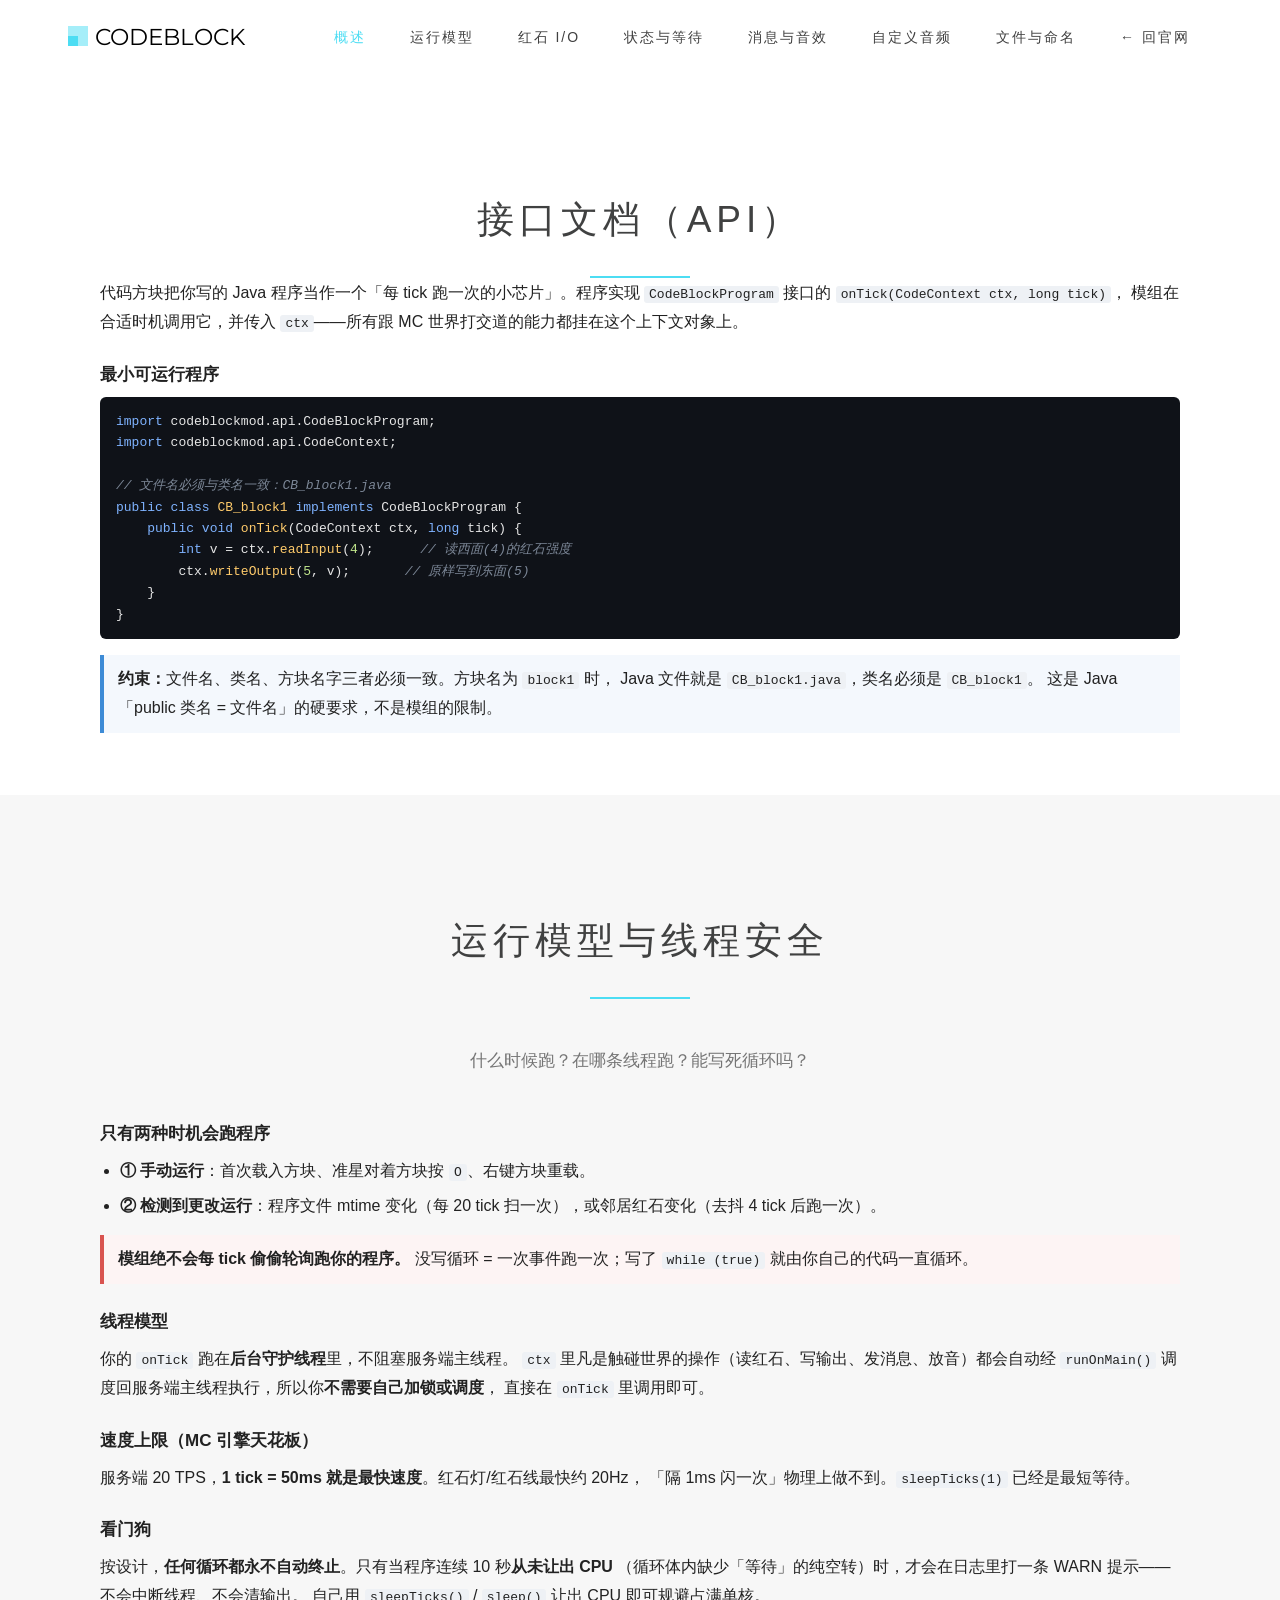
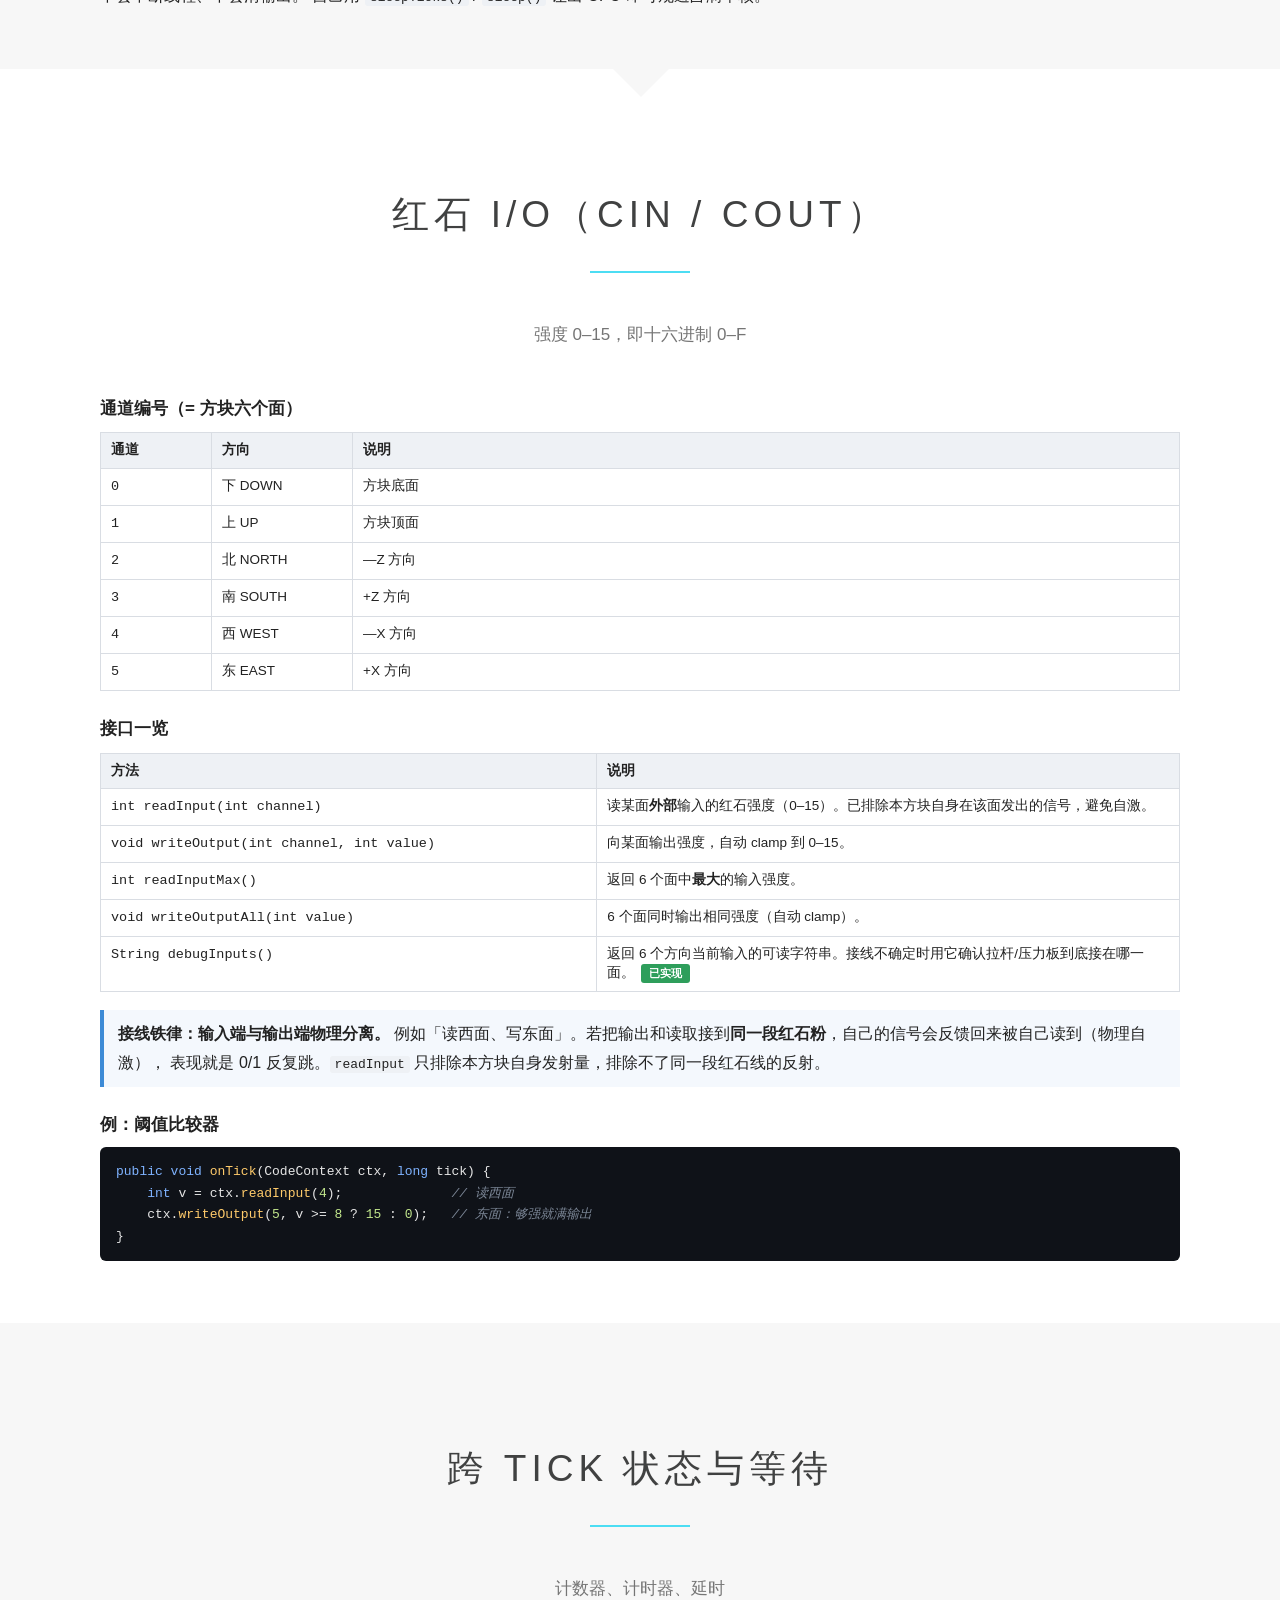
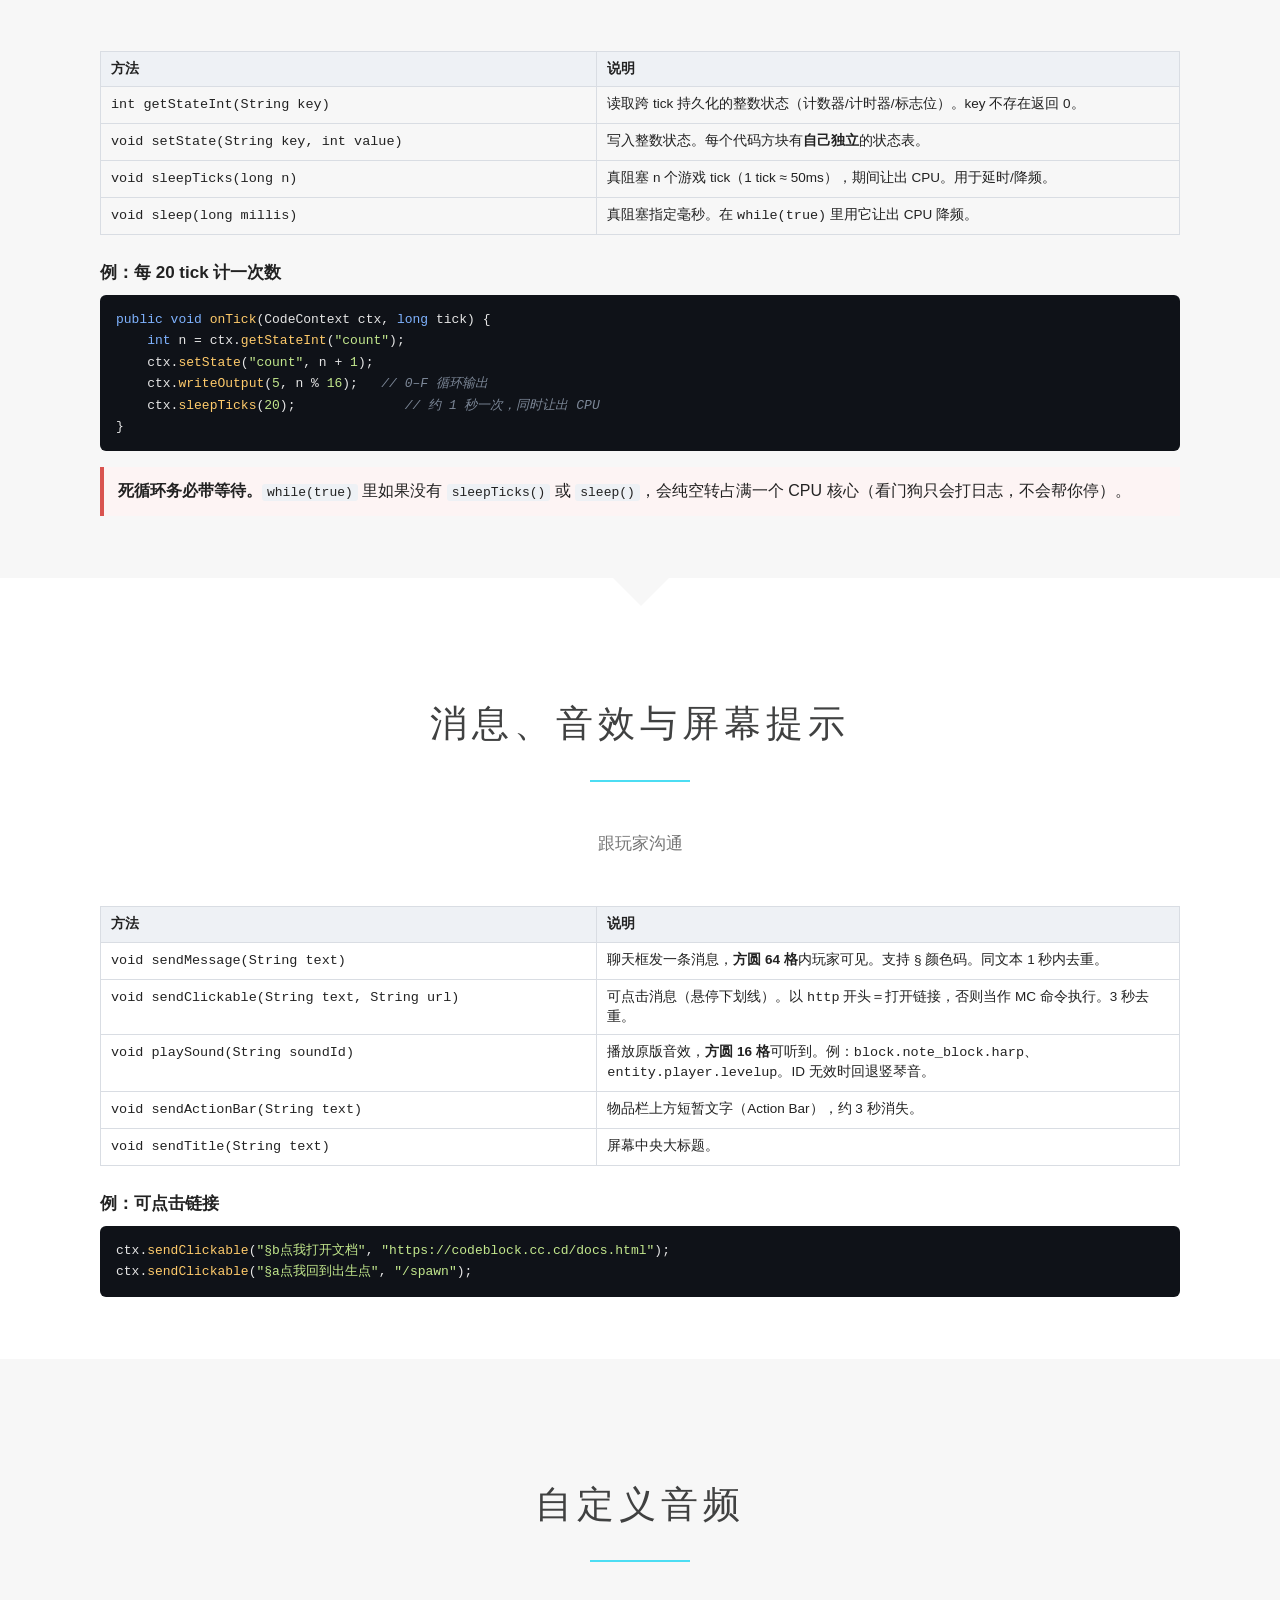
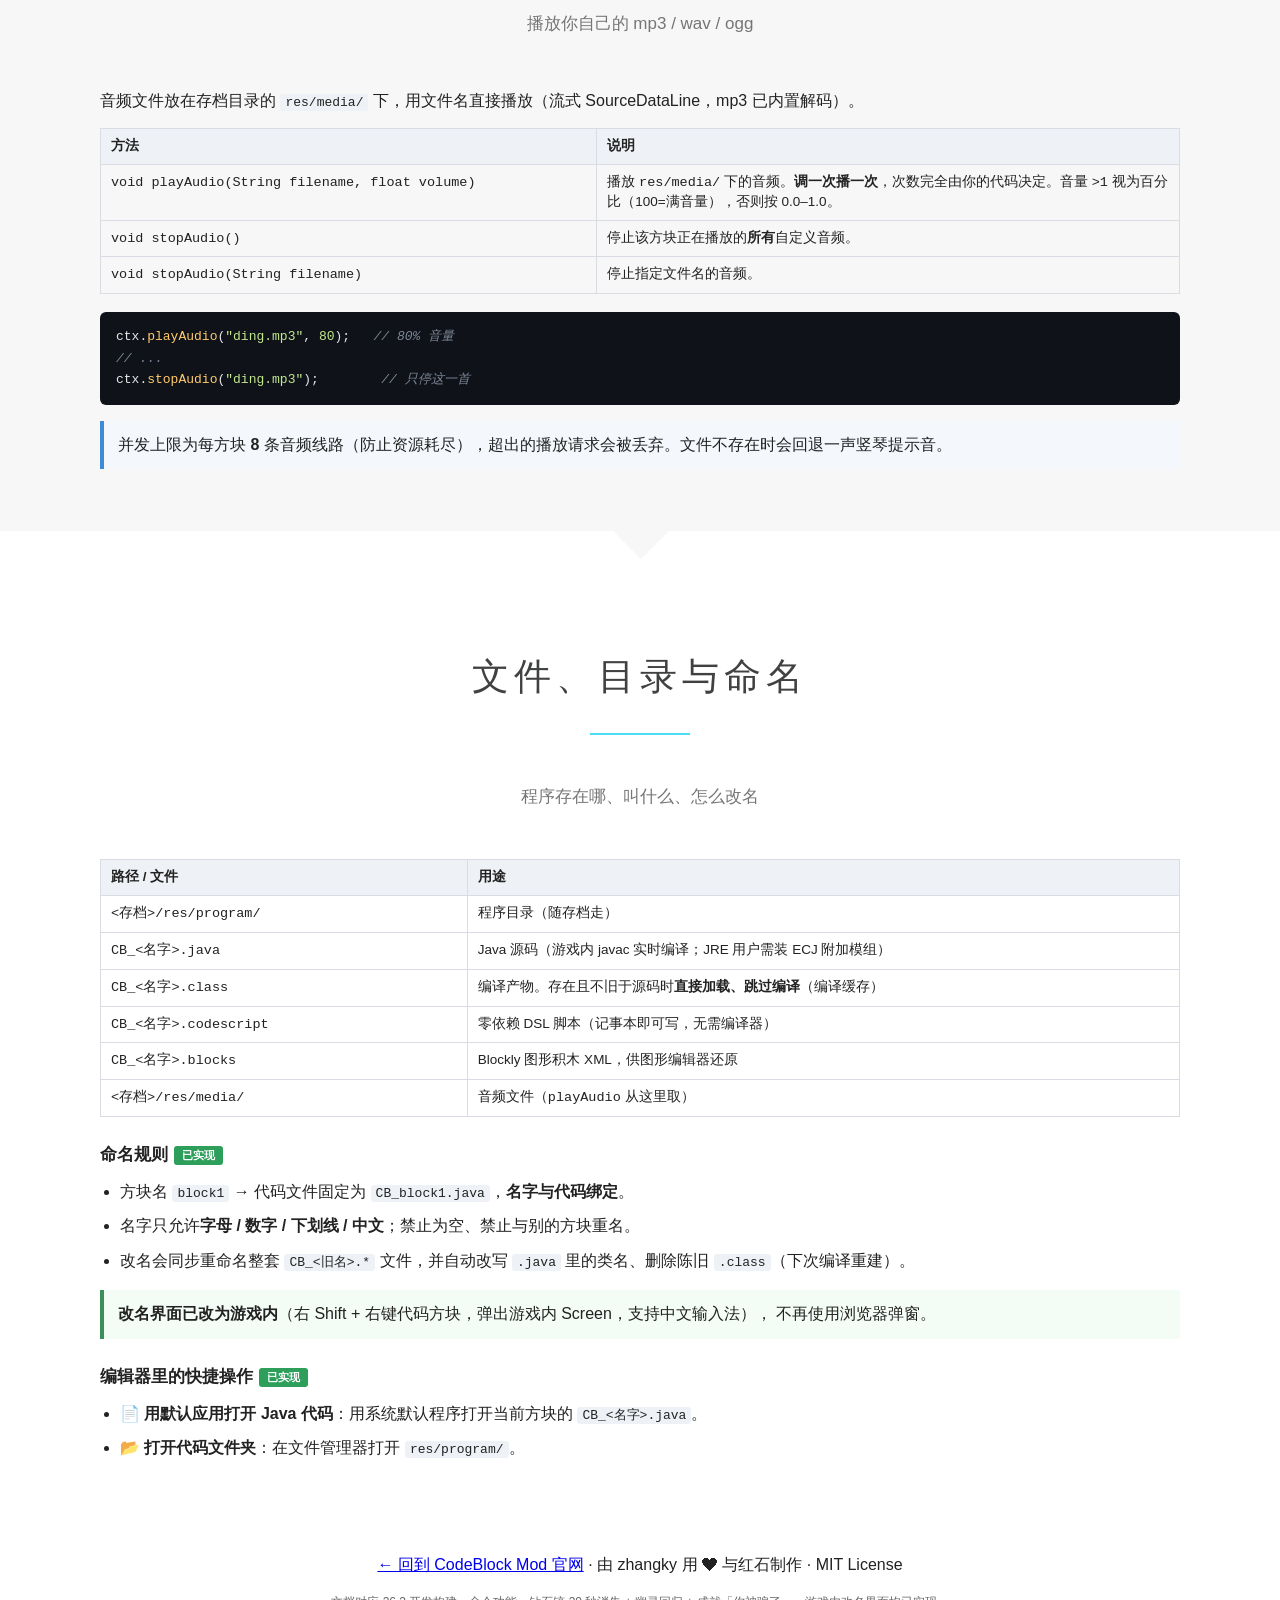
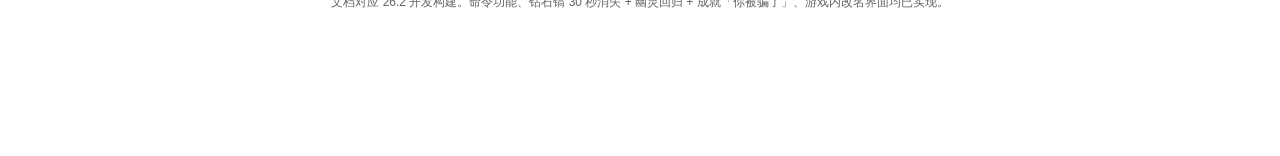
==== docs.html @ db81bfd9 "docs: 接口文档页(docs.html)删除方块特性板块 + 更新标签为已实现; 首页导航加入文档入口" ====
<!DOCTYPE html>
<html class="no-js" lang="zh-CN">
<head>
  <meta charset="utf-8">
  <title>CodeBlock Mod · 接口文档（API）</title>
  <meta name="description" content="代码方块（CodeBlock Mod）编程接口文档：红石 cin/cout、状态存储、等待、聊天与音效、自定义音频、文件命名、运行模型与线程安全。" />
  <meta name="viewport" content="width=device-width">
  <meta name="author" content="zhangky" />

  <!-- 模板样式（solido OnePage 主题） -->
  <link rel="stylesheet" href="docs-assets/css/normalize.css">
  <link rel="stylesheet" href="docs-assets/css/main.css">
  <link rel="stylesheet" href="docs-assets/css/solido.css">
  <link rel="stylesheet" href="docs-assets/css/responsive.css">
  <link rel="stylesheet" href="docs-assets/css/color/blue.css">

  <!-- 文档页专用补充样式 -->
  <style>
    body { -webkit-font-smoothing: antialiased; }
    .doc-wrap { max-width: 1080px; margin: 0 auto; padding: 0 20px; }
    header.header { position: fixed; top: 0; left: 0; right: 0; z-index: 60; }
    body { padding-top: 74px; }

    .tag { display:inline-block; font-size:11px; line-height:1; padding:4px 8px; border-radius:3px; vertical-align:middle; margin-left:6px; font-weight:700; }
    .tag--ok   { background:#2e9e5b; color:#fff; }
    .tag--plan { background:#8a8f98; color:#fff; }
    .tag--chg  { background:#c9802a; color:#fff; }

    h3.api-h { margin: 26px 0 10px; font-size: 17px; }
    h3.api-h:first-child { margin-top: 10px; }
    p.doc-p { line-height: 1.85; margin: 0 0 12px; }
    ul.doc-ul { line-height: 1.9; margin: 0 0 14px 20px; padding: 0; }
    ul.doc-ul li { margin-bottom: 4px; }

    .api-table { width:100%; border-collapse:collapse; margin: 12px 0 18px; font-size:13.5px; }
    .api-table th, .api-table td { border:1px solid #d9dde3; padding:8px 10px; text-align:left; vertical-align:top; }
    .api-table th { background:#eef1f5; font-weight:700; }
    .api-table td code { white-space: nowrap; }

    pre.code { background:#0f1218; color:#e6e6e6; border-radius:6px; padding:14px 16px; overflow:auto; font-size:13px; line-height:1.65; margin: 0 0 16px; }
    pre.code code { font-family: Consolas, "Courier New", monospace; white-space: pre; }
    code.inl { background:#eef1f5; border-radius:3px; padding:1px 5px; font-family: Consolas, "Courier New", monospace; font-size: 13px; }

    .note { border-left:4px solid #3d8bd6; background:#f4f8fd; padding:10px 14px; margin:0 0 16px; line-height:1.8; }
    .note--warn { border-left-color:#d9534f; background:#fdf4f4; }
    .note--ok { border-left-color:#3a8f5a; background:#f4fcf6; }
    .note strong { color:#222; }
    article.content { padding-bottom: 46px; }
    .k { color:#7fb3ff; }
    .s { color:#c3e88d; }
    .c { color:#7c8797; font-style:italic; }
    .f { color:#ffcb6b; }
  </style>
</head>
<body>

  <header class="header">
    <div class="logo"><span><span></span></span>CodeBlock</div>
    <nav class="menu">
      <ul id="nav">
        <li class="current"><a href="#sec-overview">概述</a></li>
        <li><a href="#sec-model">运行模型</a></li>
        <li><a href="#sec-redstone">红石 I/O</a></li>
        <li><a href="#sec-state">状态与等待</a></li>
        <li><a href="#sec-msg">消息与音效</a></li>
        <li><a href="#sec-audio">自定义音频</a></li>
        <li><a href="#sec-files">文件与命名</a></li>
        <li><a href="index.html">← 回官网</a></li>
      </ul>
    </nav>
  </header>

  <!-- ============ 概述 ============ -->
  <article id="sec-overview" class="content menu-top">
    <div class="doc-wrap">
      <header class="title one">接口文档（API）</header>
      <div class="spacer"></div>
      

      <p class="doc-p">
        代码方块把你写的 Java 程序当作一个「每 tick 跑一次的小芯片」。程序实现
        <code class="inl">CodeBlockProgram</code> 接口的 <code class="inl">onTick(CodeContext ctx, long tick)</code>，
        模组在合适时机调用它，并传入 <code class="inl">ctx</code>——所有跟 MC 世界打交道的能力都挂在这个上下文对象上。
      </p>

      <h3 class="api-h">最小可运行程序</h3>
      <pre class="code"><code><span class="k">import</span> codeblockmod.api.CodeBlockProgram;
<span class="k">import</span> codeblockmod.api.CodeContext;

<span class="c">// 文件名必须与类名一致：CB_block1.java</span>
<span class="k">public class</span> <span class="f">CB_block1</span> <span class="k">implements</span> CodeBlockProgram {
    <span class="k">public void</span> <span class="f">onTick</span>(CodeContext ctx, <span class="k">long</span> tick) {
        <span class="k">int</span> v = ctx.<span class="f">readInput</span>(<span class="s">4</span>);      <span class="c">// 读西面(4)的红石强度</span>
        ctx.<span class="f">writeOutput</span>(<span class="s">5</span>, v);       <span class="c">// 原样写到东面(5)</span>
    }
}</code></pre>

      <div class="note">
        <strong>约束：</strong>文件名、类名、方块名字三者必须一致。方块名为 <code class="inl">block1</code> 时，
        Java 文件就是 <code class="inl">CB_block1.java</code>，类名必须是 <code class="inl">CB_block1</code>。
        这是 Java「public 类名 = 文件名」的硬要求，不是模组的限制。
      </div>
    </div>
  </article>

  <!-- ============ 运行模型 ============ -->
  <article id="sec-model" class="content menu-top dark">
    <div class="doc-wrap">
      <header class="title one">运行模型与线程安全</header>
      <div class="spacer"></div>
      <div class="title two">什么时候跑？在哪条线程跑？能写死循环吗？</div>

      <h3 class="api-h">只有两种时机会跑程序</h3>
      <ul class="doc-ul">
        <li><strong>① 手动运行</strong>：首次载入方块、准星对着方块按 <code class="inl">O</code>、右键方块重载。</li>
        <li><strong>② 检测到更改运行</strong>：程序文件 mtime 变化（每 20 tick 扫一次），或邻居红石变化（去抖 4 tick 后跑一次）。</li>
      </ul>
      <div class="note note--warn">
        <strong>模组绝不会每 tick 偷偷轮询跑你的程序。</strong>
        没写循环 = 一次事件跑一次；写了 <code class="inl">while (true)</code> 就由你自己的代码一直循环。
      </div>

      <h3 class="api-h">线程模型</h3>
      <p class="doc-p">
        你的 <code class="inl">onTick</code> 跑在<strong>后台守护线程</strong>里，不阻塞服务端主线程。
        <code class="inl">ctx</code> 里凡是触碰世界的操作（读红石、写输出、发消息、放音）都会自动经
        <code class="inl">runOnMain()</code> 调度回服务端主线程执行，所以你<strong>不需要自己加锁或调度</strong>，
        直接在 <code class="inl">onTick</code> 里调用即可。
      </p>

      <h3 class="api-h">速度上限（MC 引擎天花板）</h3>
      <p class="doc-p">
        服务端 20 TPS，<strong>1 tick = 50ms 就是最快速度</strong>。红石灯/红石线最快约 20Hz，
        「隔 1ms 闪一次」物理上做不到。<code class="inl">sleepTicks(1)</code> 已经是最短等待。
      </p>

      <h3 class="api-h">看门狗</h3>
      <p class="doc-p">
        按设计，<strong>任何循环都永不自动终止</strong>。只有当程序连续 10 秒<strong>从未让出 CPU</strong>
        （循环体内缺少「等待」的纯空转）时，才会在日志里打一条 WARN 提示——不会中断线程、不会清输出。
        自己用 <code class="inl">sleepTicks()</code> / <code class="inl">sleep()</code> 让出 CPU 即可规避占满单核。
      </p>
    </div>
  </article>

  <!-- ============ 红石 I/O ============ -->
  <article id="sec-redstone" class="content menu-top">
    <div class="doc-wrap">
      <header class="title one">红石 I/O（cin / cout）</header>
      <div class="spacer"></div>
      <div class="title two">强度 0–15，即十六进制 0–F</div>

      <h3 class="api-h">通道编号（= 方块六个面）</h3>
      <table class="api-table">
        <thead><tr><th style="width:90px">通道</th><th style="width:120px">方向</th><th>说明</th></tr></thead>
        <tbody>
          <tr><td><code>0</code></td><td>下 DOWN</td><td>方块底面</td></tr>
          <tr><td><code>1</code></td><td>上 UP</td><td>方块顶面</td></tr>
          <tr><td><code>2</code></td><td>北 NORTH</td><td>—Z 方向</td></tr>
          <tr><td><code>3</code></td><td>南 SOUTH</td><td>+Z 方向</td></tr>
          <tr><td><code>4</code></td><td>西 WEST</td><td>—X 方向</td></tr>
          <tr><td><code>5</code></td><td>东 EAST</td><td>+X 方向</td></tr>
        </tbody>
      </table>

      <h3 class="api-h">接口一览</h3>
      <table class="api-table">
        <thead><tr><th style="width:46%">方法</th><th>说明</th></tr></thead>
        <tbody>
          <tr><td><code>int readInput(int channel)</code></td><td>读某面<strong>外部</strong>输入的红石强度（0–15）。已排除本方块自身在该面发出的信号，避免自激。</td></tr>
          <tr><td><code>void writeOutput(int channel, int value)</code></td><td>向某面输出强度，自动 clamp 到 0–15。</td></tr>
          <tr><td><code>int readInputMax()</code></td><td>返回 6 个面中<strong>最大</strong>的输入强度。</td></tr>
          <tr><td><code>void writeOutputAll(int value)</code></td><td>6 个面同时输出相同强度（自动 clamp）。</td></tr>
          <tr><td><code>String debugInputs()</code></td><td>返回 6 个方向当前输入的可读字符串。接线不确定时用它确认拉杆/压力板到底接在哪一面。<span class="tag tag--ok">已实现</span></td></tr>
        </tbody>
      </table>

      <div class="note">
        <strong>接线铁律：输入端与输出端物理分离。</strong>
        例如「读西面、写东面」。若把输出和读取接到<strong>同一段红石粉</strong>，自己的信号会反馈回来被自己读到（物理自激），
        表现就是 0/1 反复跳。<code class="inl">readInput</code> 只排除本方块自身发射量，排除不了同一段红石线的反射。
      </div>

      <h3 class="api-h">例：阈值比较器</h3>
      <pre class="code"><code><span class="k">public void</span> <span class="f">onTick</span>(CodeContext ctx, <span class="k">long</span> tick) {
    <span class="k">int</span> v = ctx.<span class="f">readInput</span>(<span class="s">4</span>);              <span class="c">// 读西面</span>
    ctx.<span class="f">writeOutput</span>(<span class="s">5</span>, v &gt;= <span class="s">8</span> ? <span class="s">15</span> : <span class="s">0</span>);   <span class="c">// 东面：够强就满输出</span>
}</code></pre>
    </div>
  </article>

  <!-- ============ 状态与等待 ============ -->
  <article id="sec-state" class="content menu-top dark">
    <div class="doc-wrap">
      <header class="title one">跨 tick 状态与等待</header>
      <div class="spacer"></div>
      <div class="title two">计数器、计时器、延时</div>

      <table class="api-table">
        <thead><tr><th style="width:46%">方法</th><th>说明</th></tr></thead>
        <tbody>
          <tr><td><code>int getStateInt(String key)</code></td><td>读取跨 tick 持久化的整数状态（计数器/计时器/标志位）。key 不存在返回 0。</td></tr>
          <tr><td><code>void setState(String key, int value)</code></td><td>写入整数状态。每个代码方块有<strong>自己独立</strong>的状态表。</td></tr>
          <tr><td><code>void sleepTicks(long n)</code></td><td>真阻塞 n 个游戏 tick（1 tick ≈ 50ms），期间让出 CPU。用于延时/降频。</td></tr>
          <tr><td><code>void sleep(long millis)</code></td><td>真阻塞指定毫秒。在 <code>while(true)</code> 里用它让出 CPU 降频。</td></tr>
        </tbody>
      </table>

      <h3 class="api-h">例：每 20 tick 计一次数</h3>
      <pre class="code"><code><span class="k">public void</span> <span class="f">onTick</span>(CodeContext ctx, <span class="k">long</span> tick) {
    <span class="k">int</span> n = ctx.<span class="f">getStateInt</span>(<span class="s">"count"</span>);
    ctx.<span class="f">setState</span>(<span class="s">"count"</span>, n + <span class="s">1</span>);
    ctx.<span class="f">writeOutput</span>(<span class="s">5</span>, n % <span class="s">16</span>);   <span class="c">// 0–F 循环输出</span>
    ctx.<span class="f">sleepTicks</span>(<span class="s">20</span>);              <span class="c">// 约 1 秒一次，同时让出 CPU</span>
}</code></pre>
      <div class="note note--warn">
        <strong>死循环务必带等待。</strong><code class="inl">while(true)</code> 里如果没有
        <code class="inl">sleepTicks()</code> 或 <code class="inl">sleep()</code>，会纯空转占满一个 CPU 核心（看门狗只会打日志，不会帮你停）。
      </div>
    </div>
  </article>

  <!-- ============ 消息与音效 ============ -->
  <article id="sec-msg" class="content menu-top">
    <div class="doc-wrap">
      <header class="title one">消息、音效与屏幕提示</header>
      <div class="spacer"></div>
      <div class="title two">跟玩家沟通</div>

      <table class="api-table">
        <thead><tr><th style="width:46%">方法</th><th>说明</th></tr></thead>
        <tbody>
          <tr><td><code>void sendMessage(String text)</code></td><td>聊天框发一条消息，<strong>方圆 64 格</strong>内玩家可见。支持 <code>§</code> 颜色码。同文本 1 秒内去重。</td></tr>
          <tr><td><code>void sendClickable(String text, String url)</code></td><td>可点击消息（悬停下划线）。以 <code>http</code> 开头＝打开链接，否则当作 MC 命令执行。3 秒去重。</td></tr>
          <tr><td><code>void playSound(String soundId)</code></td><td>播放原版音效，<strong>方圆 16 格</strong>可听到。例：<code>block.note_block.harp</code>、<code>entity.player.levelup</code>。ID 无效时回退竖琴音。</td></tr>
          <tr><td><code>void sendActionBar(String text)</code></td><td>物品栏上方短暂文字（Action Bar），约 3 秒消失。</td></tr>
          <tr><td><code>void sendTitle(String text)</code></td><td>屏幕中央大标题。</td></tr>
        </tbody>
      </table>

      <h3 class="api-h">例：可点击链接</h3>
      <pre class="code"><code>ctx.<span class="f">sendClickable</span>(<span class="s">"§b点我打开文档"</span>, <span class="s">"https://codeblock.cc.cd/docs.html"</span>);
ctx.<span class="f">sendClickable</span>(<span class="s">"§a点我回到出生点"</span>, <span class="s">"/spawn"</span>);</code></pre>
    </div>
  </article>

  <!-- ============ 自定义音频 ============ -->
  <article id="sec-audio" class="content menu-top dark">
    <div class="doc-wrap">
      <header class="title one">自定义音频</header>
      <div class="spacer"></div>
      <div class="title two">播放你自己的 mp3 / wav / ogg</div>

      <p class="doc-p">
        音频文件放在存档目录的 <code class="inl">res/media/</code> 下，用文件名直接播放（流式 SourceDataLine，mp3 已内置解码）。
      </p>

      <table class="api-table">
        <thead><tr><th style="width:46%">方法</th><th>说明</th></tr></thead>
        <tbody>
          <tr><td><code>void playAudio(String filename, float volume)</code></td><td>播放 <code>res/media/</code> 下的音频。<strong>调一次播一次</strong>，次数完全由你的代码决定。音量 <code>&gt;1</code> 视为百分比（100=满音量），否则按 0.0–1.0。</td></tr>
          <tr><td><code>void stopAudio()</code></td><td>停止该方块正在播放的<strong>所有</strong>自定义音频。</td></tr>
          <tr><td><code>void stopAudio(String filename)</code></td><td>停止指定文件名的音频。</td></tr>
        </tbody>
      </table>

      <pre class="code"><code>ctx.<span class="f">playAudio</span>(<span class="s">"ding.mp3"</span>, <span class="s">80</span>);   <span class="c">// 80% 音量</span>
<span class="c">// ...</span>
ctx.<span class="f">stopAudio</span>(<span class="s">"ding.mp3"</span>);        <span class="c">// 只停这一首</span></code></pre>

      <div class="note">
        并发上限为每方块 <strong>8</strong> 条音频线路（防止资源耗尽），超出的播放请求会被丢弃。文件不存在时会回退一声竖琴提示音。
      </div>
    </div>
  </article>

  <!-- ============ 文件与命名 ============ -->
  <article id="sec-files" class="content menu-top">
    <div class="doc-wrap">
      <header class="title one">文件、目录与命名</header>
      <div class="spacer"></div>
      <div class="title two">程序存在哪、叫什么、怎么改名</div>

      <table class="api-table">
        <thead><tr><th style="width:34%">路径 / 文件</th><th>用途</th></tr></thead>
        <tbody>
          <tr><td><code>&lt;存档&gt;/res/program/</code></td><td>程序目录（随存档走）</td></tr>
          <tr><td><code>CB_&lt;名字&gt;.java</code></td><td>Java 源码（游戏内 javac 实时编译；JRE 用户需装 ECJ 附加模组）</td></tr>
          <tr><td><code>CB_&lt;名字&gt;.class</code></td><td>编译产物。存在且不旧于源码时<strong>直接加载、跳过编译</strong>（编译缓存）</td></tr>
          <tr><td><code>CB_&lt;名字&gt;.codescript</code></td><td>零依赖 DSL 脚本（记事本即可写，无需编译器）</td></tr>
          <tr><td><code>CB_&lt;名字&gt;.blocks</code></td><td>Blockly 图形积木 XML，供图形编辑器还原</td></tr>
          <tr><td><code>&lt;存档&gt;/res/media/</code></td><td>音频文件（<code>playAudio</code> 从这里取）</td></tr>
        </tbody>
      </table>

      <h3 class="api-h">命名规则<span class="tag tag--ok">已实现</span></h3>
      <ul class="doc-ul">
        <li>方块名 <code class="inl">block1</code> → 代码文件固定为 <code class="inl">CB_block1.java</code>，<strong>名字与代码绑定</strong>。</li>
        <li>名字只允许<strong>字母 / 数字 / 下划线 / 中文</strong>；禁止为空、禁止与别的方块重名。</li>
        <li>改名会同步重命名整套 <code class="inl">CB_&lt;旧名&gt;.*</code> 文件，并自动改写 <code class="inl">.java</code> 里的类名、删除陈旧 <code class="inl">.class</code>（下次编译重建）。</li>
      </ul>
      <div class="note note--ok">
        <strong>改名界面已改为游戏内</strong>（右 Shift + 右键代码方块，弹出游戏内 Screen，支持中文输入法），
        不再使用浏览器弹窗。
      </div>

      <h3 class="api-h">编辑器里的快捷操作<span class="tag tag--ok">已实现</span></h3>
      <ul class="doc-ul">
        <li><strong>📄 用默认应用打开 Java 代码</strong>：用系统默认程序打开当前方块的 <code class="inl">CB_&lt;名字&gt;.java</code>。</li>
        <li><strong>📂 打开代码文件夹</strong>：在文件管理器打开 <code class="inl">res/program/</code>。</li>
      </ul>
    </div>
  </article>

  <!-- ============ 页脚 ============ -->
  <article id="sec-footer" class="content menu-top">
    <div class="doc-wrap" style="text-align:center; padding-bottom:60px;">
      <p class="doc-p" style="margin-top:26px;">
        <a href="index.html">← 回到 CodeBlock Mod 官网</a> ·
        由 zhangky 用 ❤ 与红石制作 · MIT License
      </p>
      <p class="doc-p" style="font-size:12px; opacity:.7;">
        文档对应 26.2 开发构建。命令功能、钻石镐 30 秒消失 + 幽灵回归 + 成就「你被骗了」、游戏内改名界面均已实现。
      </p>
    </div>
  </article>

  <script>
  // 平滑滚动 + 当前章节高亮（不依赖模板的 jQuery 插件，避免滑块/作品集脚本报错）
  (function () {
    var links = Array.prototype.slice.call(document.querySelectorAll('#nav a[href^="#"]'));
    var sections = links.map(function (a) { return document.querySelector(a.getAttribute('href')); });
    function setCurrent(id) {
      links.forEach(function (a) {
        var li = a.parentNode;
        if (a.getAttribute('href') === '#' + id) li.classList.add('current');
        else li.classList.remove('current');
      });
    }
    links.forEach(function (a) {
      a.addEventListener('click', function (e) {
        var t = document.querySelector(a.getAttribute('href'));
        if (!t) return;
        e.preventDefault();
        var top = t.getBoundingClientRect().top + window.pageYOffset - 70;
        window.scrollTo({ top: top, behavior: 'smooth' });
      });
    });
    window.addEventListener('scroll', function () {
      var y = window.pageYOffset + 120, cur = sections[0];
      sections.forEach(function (s) { if (s && s.offsetTop <= y) cur = s; });
      if (cur) setCurrent(cur.id);
    });
    if (sections[0]) setCurrent(sections[0].id);
  })();
  </script>
</body>
</html>
---- docs-assets/css/main.css ----
html,
button,
input,
select,
textarea {
    color: #222;
}

body {
    font-size: 1em;
    line-height: 1.4;
}
.copyrights{text-indent:-9999px;height:0;line-height:0;font-size:0;overflow:hidden;}
/*
 * Remove text-shadow in selection highlight: h5bp.com/i
 * These selection rule sets have to be separate.
 * Customize the background color to match your design.
 */

::-moz-selection {
    background: #b3d4fc;
    text-shadow: none;
}

::selection {
    background: #b3d4fc;
    text-shadow: none;
}

/*
 * A better looking default horizontal rule
 */

hr {
    display: block;
    height: 1px;
    border: 0;
    border-top: 1px solid #ccc;
    margin: 1em 0;
    padding: 0;
}

/*
 * Remove the gap between images and the bottom of their containers: h5bp.com/i/440
 */

img {
    vertical-align: middle;
}

/*
 * Remove default fieldset styles.
 */

fieldset {
    border: 0;
    margin: 0;
    padding: 0;
}

/*
 * Allow only vertical resizing of textareas.
 */

textarea {
    resize: vertical;
}

/* ==========================================================================
   Chrome Frame prompt
   ========================================================================== */

.chromeframe {
    margin: 0.2em 0;
    background: #ccc;
    color: #000;
    padding: 0.2em 0;
}

/* ==========================================================================
   Author's custom styles
   ========================================================================== */

















/* ==========================================================================
   Helper classes
   ========================================================================== */

/*
 * Image replacement
 */

.ir {
    background-color: transparent;
    border: 0;
    overflow: hidden;
    /* IE 6/7 fallback */
    *text-indent: -9999px;
}

.ir:before {
    content: "";
    display: block;
    width: 0;
    height: 150%;
}

/*
 * Hide from both screenreaders and browsers: h5bp.com/u
 */

.hidden {
    display: none !important;
    visibility: hidden;
}

/*
 * Hide only visually, but have it available for screenreaders: h5bp.com/v
 */

.visuallyhidden {
    border: 0;
    clip: rect(0 0 0 0);
    height: 1px;
    margin: -1px;
    overflow: hidden;
    padding: 0;
    position: absolute;
    width: 1px;
}

/*
 * Extends the .visuallyhidden class to allow the element to be focusable
 * when navigated to via the keyboard: h5bp.com/p
 */

.visuallyhidden.focusable:active,
.visuallyhidden.focusable:focus {
    clip: auto;
    height: auto;
    margin: 0;
    overflow: visible;
    position: static;
    width: auto;
}

/*
 * Hide visually and from screenreaders, but maintain layout
 */

.invisible {
    visibility: hidden;
}

/*
 * Clearfix: contain floats
 *
 * For modern browsers
 * 1. The space content is one way to avoid an Opera bug when the
 *    `contenteditable` attribute is included anywhere else in the document.
 *    Otherwise it causes space to appear at the top and bottom of elements
 *    that receive the `clearfix` class.
 * 2. The use of `table` rather than `block` is only necessary if using
 *    `:before` to contain the top-margins of child elements.
 */

.clearfix:before,
.clearfix:after {
    content: " "; /* 1 */
    display: table; /* 2 */
}

.clearfix:after {
    clear: both;
}

/*
 * For IE 6/7 only
 * Include this rule to trigger hasLayout and contain floats.
 */

.clearfix {
    *zoom: 1;
}

/* ==========================================================================
   EXAMPLE Media Queries for Responsive Design.
   These examples override the primary ('mobile first') styles.
   Modify as content requires.
   ========================================================================== */

@media only screen and (min-width: 35em) {
    /* Style adjustments for viewports that meet the condition */
}

@media print,
       (-o-min-device-pixel-ratio: 5/4),
       (-webkit-min-device-pixel-ratio: 1.25),
       (min-resolution: 120dpi) {
    /* Style adjustments for high resolution devices */
}

/* ==========================================================================
   Print styles.
   Inlined to avoid required HTTP connection: h5bp.com/r
   ========================================================================== */

@media print {
    * {
        background: transparent !important;
        color: #000 !important; /* Black prints faster: h5bp.com/s */
        box-shadow: none !important;
        text-shadow: none !important;
    }

    a,
    a:visited {
        text-decoration: underline;
    }

    a[href]:after {
        content: " (" attr(href) ")";
    }

    abbr[title]:after {
        content: " (" attr(title) ")";
    }

    /*
     * Don't show links for images, or javascript/internal links
     */

    .ir a:after,
    a[href^="javascript:"]:after,
    a[href^="#"]:after {
        content: "";
    }

    pre,
    blockquote {
        border: 1px solid #999;
        page-break-inside: avoid;
    }

    thead {
        display: table-header-group; /* h5bp.com/t */
    }

    tr,
    img {
        page-break-inside: avoid;
    }

    img {
        max-width: 100% !important;
    }

    @page {
        margin: 0.5cm;
    }

    p,
    h2,
    h3 {
        orphans: 3;
        widows: 3;
    }

    h2,
    h3 {
        page-break-after: avoid;
    }
}
---- docs-assets/css/solido.css ----
@charset "UTF-8";
/* Fonts */
@import url(http://fonts.googleapis.com/css?family=Montserrat:400,700);
@import url(#css?family=Open+Sans:400italic,400,300,600,700);

::selection {
	background-color: #4cddf3;
	color: #fff;
}
html, body {
	background: #fff;
	width:100%;
	height:100%;
	margin:0;
	padding:0;
}
.hideme{opacity: 0;}
.hideme-slide, .hideme-slide2{opacity: 0; bottom: -100% !important;}
.dontHide{
	-webkit-transition: all 1s ease-in-out;
	-moz-transition: all 1s ease-in-out;
	-o-transition: all 1s ease-in-out;
	transition: all 1s ease-in-out;
}
.dontHide.delay{
	-webkit-transition: all 1.5s ease-in-out;
	-moz-transition: all 1.5s ease-in-out;
	-o-transition: all 1.5s ease-in-out;
	transition: all 1.5s ease-in-out;
}

/* Loading */
#mask {
    background-color: #FFFFFF;
    height: 100%;
    position: fixed;
    width: 100%;
    z-index: 100000;
}
.loader {
  position: absolute;
  width: 40px;
  height:40px;
  margin: -20px 0 0 -20px;
  top:50%;
  left:50%;
}

/* Color Picker */
.blue .color-picker .pickerTitle{background:#00D6FF;}
.black .color-picker .pickerTitle{background:#000;}
.yellow .color-picker .pickerTitle{background:#f1d301;}
.turquoise .color-picker .pickerTitle{background:#29deb5;}
.red .color-picker .pickerTitle{background:#f2333a;}
.purple .color-picker .pickerTitle{background:#d786fe;}
.orange .color-picker .pickerTitle{background:#fda527;}
.green .color-picker .pickerTitle{background:#77be32;}

.color-picker .picker-btn{
	position: absolute;
	left: -45px;
	top:45px;
	border: none;
	background: url("../img/picker-ico.png") 5px no-repeat #fff;
	cursor: pointer;
	padding:5px;
}
.color-picker{
	font-family: 'Montserrat', sans-serif;
	width: 223px;
	height: auto;
	position: fixed;
	top: 150px;
	right: 0;
	background: #fff;
	z-index: 500;
}
.color-picker .pwrapper{
	padding: 15px 20px 25px;
	width: 170px;
	height:auto;
}
.color-picker .pickerTitle{
	text-transform: uppercase;
	text-align: center;
	float: none;
	width: 100%;
	margin: 0;
	padding: 10px 5px;
	cursor: auto;
	border: none;
	color:#fff;
	background:#666;
	line-height:30px;
}
.color-picker .pickersubTitle{
	color:#7F7F7F;
	text-transform: uppercase;
	text-align: center;
	float: none;
	width: auto;
	height: auto;
	margin: 0 5px 15px;
	padding: 10px 5px;
	cursor: auto;
	font-size:12px;
	border-bottom: 1px solid #ededed;
	border-top: 1px solid #ededed;
	clear:both;
}
.color-picker div{
	width: 30px;
	height: 30px;
	margin: 5px;
	/*padding: 5px;*/
	float: left;
	cursor: pointer;
	/*border: 2px solid #f0f0f0;*/
	
	-webkit-transition: all 0.2s ease-in-out;
	-moz-transition: all 0.2s ease-in-out;
	-o-transition: all 0.2s ease-in-out;
	transition: all 0.2s ease-in-out;
}
.color-picker div.nopick{ width:0; height:0;}
.color-picker .light-version{
	width: 73px;
	height: 29px;
	margin-bottom:20px;
/*	background: #fff;
	line-height: 30px;
	text-align: center;
	color: #999;*/
}
.color-picker .dark-version{
	width: 73px;
	height: 29px;
/*	background: #000;
	line-height: 30px;
	text-align: center;
	color: #666;*/
}
.color-picker .picker-blue{background: #4cddf3;}
.color-picker .picker-black{background: #222;}
.color-picker .picker-green{background: #77be32;}
.color-picker .picker-yellow{background: #f1d301;}
.color-picker .picker-red{background: #f2333a;}
.color-picker .picker-purple{background: #d786fe;}
.color-picker .picker-turquoise{background: #29deb5;}
.color-picker .picker-orange{background: #fda527;}
.color-picker .picker-blue:hover,.color-picker .picker-black:hover,.color-picker .picker-green:hover,.color-picker .picker-yellow:hover,.color-picker .picker-red:hover,.color-picker .picker-purple:hover,.color-picker .picker-turquoise:hover,.color-picker .picker-orange:hover{border-color: #000;}

/* JumpMenu Styles */
.jump-menu{
	display: none;
	position: absolute;
	top: 0;
	right: 0;
}
.jump-selector{
	border-radius: 0;
	background: url("../img/menu-icon-blk.png") no-repeat;
	position: absolute;
	width: 50px;
	height: 75px;
	top: 0;
	right: 0;
	border: none;
	-webkit-appearance: none;
	padding-right: 50px;
	cursor: pointer;
}

/* Home Slider */
#video-volume {
	bottom: 30px;
	color: #FFFFFF;
	cursor: pointer;
	font-size: 24px;
	margin-left: -12px;
	left: 50%;
	position: absolute;
	width: 25px;
	height: 25px;
	z-index: 10;
	background: url("../img/audio.png") no-repeat;
	opacity: 0.5;
}
.welcome{
	font-family: Georgia, "Times New Roman", Times, serif;
	font-style: italic;
	font-size: 26px;
	letter-spacing: 3px;
	text-transform: none;
}
#home-fullWidth div,#home div{
	position: relative;
	width: 100%;
	height: 100%;
}
#home-fullWidth{
	height: 700px;
}
.slider-controls{
	opacity: 0;
	padding: 0;
	margin: 0;
	
	-webkit-transition: all 0.2s ease-in-out;
	-moz-transition: all 0.2s ease-in-out;
	-o-transition: all 0.2s ease-in-out;
	transition: all 0.2s ease-in-out;
}
.slider-controls li{list-style: none;}
#home-fullWidth div:hover .slider-controls,#home div:hover .slider-controls{
	opacity: 1;
	
	-webkit-transition: all 0.2s ease-in-out;
	-moz-transition: all 0.2s ease-in-out;
	-o-transition: all 0.2s ease-in-out;
	transition: all 0.2s ease-in-out;
}
.slider-controls li a{
		position: absolute;
		z-index: 25;
		top: 44%;
		width: 81px;
		height: 80px;
		cursor: pointer;
}
.s-next{
	background: url("../img/s-next.png");
	margin-right: 70px;
	right: 0;
	opacity: 0.3;
}
.s-prev{
	background: url("../img/s-prev.png");
	margin-left: 70px;
	left: 0;
	opacity: 0.3;
}
.s-next:hover, .s-prev:hover{opacity: 1;}

/* Pre-load */
#home{ height:100%;}
#bannerscollection_zoominout_opportune{height:100%; width:100%;}
.wrapperSlider #bannerscollection_zoominout_opportune{ height:auto; width:auto;}

#homer:hover .bannerControls{opacity: 1;}
.banner-info{
	position: absolute;
	width: 100%;
	z-index: 10;
	top: 0;
	left: 0;
	text-align: center;
}
.header{
	width: 100%;
	height: 75px;
	background: #fff;
	/*background-color: rgba(255,255,255,0.85);*/
	position: absolute;
	z-index: 75;
}
.clear{clear: both;}
.menu{
	float: right;
	margin-right: 68px;
}
.menu ul{list-style: none; padding: 0; height: 75px; margin: 0;}
.menu ul li{
	float: left;
	line-height: 75px;
	padding: 0 22px;
	font-family: 'Open Sans', sans-serif;
	font-size: 14px;
	font-weight: 400;
	text-transform: uppercase;
	letter-spacing: 2px;
}
.menu a{
	text-decoration: none;
	color: #414141;
	
	/*-webkit-transition: all 0.2s ease-in-out;
	-moz-transition: all 0.2s ease-in-out;
	-o-transition: all 0.2s ease-in-out;
	transition: all 0.2s ease-in-out;*/
}.menu a:hover{
	color: #4cddf3;
	
/*	-webkit-transition: all 0.2s ease-in-out;
	-moz-transition: all 0.2s ease-in-out;
	-o-transition: all 0.2s ease-in-out;
	transition: all 0.2s ease-in-out;*/
}
#nav .current a {color: #4cddf3 !important;}
.logo{
	float: left;
	color: #000;
	font-family: 'Montserrat', sans-serif;
	font-size: 23px;
	font-weight: 400;
	text-transform: uppercase;
	cursor: pointer;
	line-height: 75px;
	margin-left: 68px;
}
.logo span{
	position: relative;
	float: left;
	width: 20px;
	height: 20px;
	background: #4cddf3;
	background: rgba(76,221,243,0.5);
	margin: 26px 7px 0 0;
}
.logo span span{
	position: absolute;
	width: 10px;
	height: 10px;
	background: #4cddf3;
	bottom: 0;
	left: 0;
}
.main-title .second-title{
	font-size: 16px;
	font-family: 'Open Sans', sans-serif !important;
	width: 680px;
	text-transform: none;
	margin: auto;
	font-weight: 400;
}
.second-title span{color: #4cddf3; font-weight: 600;}
.buy-logo{
	width: 135px;
	margin: 40px auto 0;
	height: auto;
	z-index: 10;
	position: relative;
	color: #fff;
	font-size: 14px;
	text-transform: uppercase;
	font-weight: 700;
	text-align: center;
	font-family: 'Open Sans', sans-serif;
	padding: 11px 25px 11px;
	cursor: pointer;
	border: 2px solid #4cddf3;
	border-radius: 2px;
	letter-spacing: 2px;
	pointer-events: auto;

	-webkit-transition: all 0.1s ease-in-out;
	-moz-transition: all 0.1s ease-in-out;
	-o-transition: all 0.1s ease-in-out;
	transition: all 0.1s ease-in-out;
}

.buy-logo:hover{border: 2px solid #fff !important;}

/*.buy-logo span{
	float: right;
	background: url('../img/play-ico.png') no-repeat;
	width: 10px;
	height: 13px;
	margin: 3px 0 0 20px;
}*/
.slider-logo a, .buy-logo a{text-decoration: none; color: #fff;}
.main-title{
	color: #fff;
	height: 385px;
	overflow: hidden;
	position: absolute;
	top: 50%;
	margin-top:-176px;
	width: 100%;
	pointer-events: none;
	text-align: center;
	z-index:10;
}
.main-title.title-fullWidth{top: 174px; margin-top: 0;}
.main-title a{text-decoration: none;}
.main-title .spacer{width: 60px; margin: 30px auto 40px;}
.title-container{
	width: 75%;
	margin: 0 auto;
}


.main-title ul{
	list-style: none;
	padding: 0;
	margin: 10px 0 0;
	position:relative;
	height: 100px;
	font-size: 100px;
	font-weight: 300;
	text-align: center;
	font-family:  "Brandon Grot W01 Bold",'Montserrat', sans-serif; ,"Helvetica Neue",Helvetica,Arial,sans-serif;
	letter-spacing: 5px;
	text-transform: uppercase;
	z-index: 100;
}
.main-title ul li{
	width: 100%;
	text-align: center;
	position: absolute;
	opacity: 0;
	top: 40px;
	line-height: 100px;
	
	-webkit-transition: all 0.5s ease-in-out;
	-moz-transition: all 0.5s ease-in-out;
	-o-transition: all 0.5s ease-in-out;
	transition: all 0.5s ease-in-out;
	transition-timing-function: ease;
	-webkit-transition-timing-function: ease; /* Safari and Chrome */
}
.main-title li.t-current{
	opacity: 1;
	top: 0;
	
	-webkit-transition: all 1s ease-in-out;
	-moz-transition: all 1s ease-in-out;
	-o-transition: all 1s ease-in-out;
	transition: all 1s ease-in-out;
	transition-timing-function: ease;
	-webkit-transition-timing-function: ease; /* Safari and Chrome */
}

/* Featured Works Caroussel*/
.main-carousel{
	overflow: hidden;
	width: 100%;
	position: relative;
	height:376px;
}
.f-image{
	color: #fff;
}
.f-image a{
	color: #fff;
	text-decoration: none;
}
.f-single .portfolio-meta,.t-element .portfolio-meta {
	color: #fff;
	position: absolute;
	bottom: 0;
	left: 0;
	z-index: 20;
	width: 100%;
	text-align: center;
	text-transform: uppercase;
	zoom: 1;
	filter: alpha(opacity=0);
	opacity: 0;
	font-size: 15px;
	font-weight: 400;
	letter-spacing: 1px;
	font-family: 'Open Sans', sans-serif;
	
	-webkit-transition: all 0.2s ease-out;
	-moz-transition: all 0.2s ease-out;
	-o-transition: all 0.2s ease-out;
	transition: all 0.2s ease-out;
}
.portfolio-meta div:last-child{font-weight: 400; opacity: 0.5; font-size: 13px;}
.team-box .portfolio-meta div:last-child {font-weight: 400; opacity: 1; font-size: 16px;}
.f-single:hover .portfolio-meta,.t-element:hover .portfolio-meta{
	bottom: 75px;
	zoom: 1;
	filter: alpha(opacity=100);
	opacity: 1;
	
	-webkit-transition: all 0.2s ease-out;
	-moz-transition: all 0.2s ease-out;
	-o-transition: all 0.2s ease-out;
	transition: all 0.2s ease-out;
}
.f-single:hover .f-category,.t-element:hover .f-category{
	top: 85px;
	zoom: 1;
	filter: alpha(opacity=100);
	opacity: 1;
	
	-webkit-transition: all 0.2s ease-out;
	-moz-transition: all 0.2s ease-out;
	-o-transition: all 0.2s ease-out;
	transition: all 0.2s ease-out;
}
.team-box .t-element:hover .f-category {top: 65px;}
.f-image .f-category{
	text-decoration: none;
	position: absolute;
	top: 20%;
	left: 50%;
	z-index: 20;
	display: block;
	margin-left: -22px;
	width: 44px;
	height: 44px;
	text-align: center;
	line-height: 44px;
	zoom: 1;
	filter: alpha(opacity=0);
	opacity: 0;
	background: url("color/img/color-icons.png") no-repeat;
	
	-webkit-transition: all 0.3s ease-out;
	-moz-transition: all 0.3s ease-out;
	-o-transition: all 0.3s ease-out;
	transition: all 0.3s ease-out;
}
.t-photo .f-category {
	text-decoration: none;
	position: absolute;
	top: 20%;
	left: 50%;
	z-index: 20;
	display: block;
	margin-left: -22px;
	width: 44px;
	height: 44px;
	text-align: center;
	line-height: 44px;
	zoom: 1;
	filter: alpha(opacity=0);
	opacity: 0;
	background: url("color/img/color-icons.png") no-repeat 0 -44px;
	
	-webkit-transition: all 0.3s ease-out;
	-moz-transition: all 0.3s ease-out;
	-o-transition: all 0.3s ease-out;
	transition: all 0.3s ease-out;
}
.f-single a{text-decoration: none;}
.image-hover-overlay {
	width: 100%;
	height: 100%;
	position: absolute;
	left: 0;
	top: 0;
	zoom: 1;
	filter: alpha(opacity=0);
	opacity: 0;
}
.f-image .image-hover-overlay,.t-photo .image-hover-overlay {
	z-index: 11;
	background-color: #000!important;
	
	-webkit-transition: all 0.2s ease-out;
	-moz-transition: all 0.2s ease-out;
	-o-transition: all 0.2s ease-out;
	transition: all 0.2s ease-out;
}
.f-single:hover .image-hover-overlay,.t-element:hover .image-hover-overlay {
	zoom: 1;
	filter: alpha(opacity=85);
	opacity: .85;
	
	-webkit-transition: all 0.2s ease-out;
	-moz-transition: all 0.2s ease-out;
	-o-transition: all 0.2s ease-out;
	transition: all 0.2s ease-out;
}
.active .f-info {opacity: 1;}
.roll-info{
	position: absolute;
	width: 100%;
	height: 100%;
	background: #fff;
	opacity: 0;
	
	-webkit-transition: all 0.2s ease-out;
	-moz-transition: all 0.2s ease-out;
	-o-transition: all 0.2s ease-out;
	transition: all 0.2s ease-out;
}
.roll-info:hover{
	opacity: 0.7;
	
	-webkit-transition: all 0.2s ease-out;
	-moz-transition: all 0.2s ease-out;
	-o-transition: all 0.2s ease-out;
	transition: all 0.2s ease-out;
}
.ca-container {
	position: relative;
	width: 100%;
	height: auto;
	margin-bottom: 20px;
}
.ca-nav span {
	width: 25px;
	height: 38px;
	background: transparent url(../img/f-next.png) no-repeat top left;
	position: absolute;
	top: 50%;
	margin-top: -19px;
	left: -40px;
	text-indent: -9000px;
	opacity: 0.7;
	cursor: pointer;
	z-index: 100;
}
.ca-nav span.ca-nav-next {
	background-position: top right;
	left: auto;
	right: -40px;
}
.ca-wrapper {
	width: 100%;
	height: 100%;
	position: absolute;
	left: 50%;
}
.ca-item {
	position: relative;
	float: left;
	width: auto;
	text-align: center;
}

.content{position: relative;}
.dark{background: #f7f7f7; padding-bottom: 85px;}
/*.menu-top{margin-top: 75px;}*/
.f-single{
	width: 467px;
	float: left;
	margin: 0 15px;
	position: relative;
}
.f-single:hover .f-image{
	opacity: 1;
}
/*.f-single.active .f-image{
	opacity: 1;
}*/
.f-single:hover .f-info{
	cursor: pointer;
	opacity: 1;
	background: #4cddf3;
	color: #fff;
	
	-webkit-transition: all 0.2s ease-out;
	-moz-transition: all 0.2s ease-out;
	-o-transition: all 0.2s ease-out;
	transition: all 0.2s ease-out;
}
/*.f-single.active .f-info{
	cursor: pointer;
	opacity: 1;
	background: #4cddf3;
	color: #fff;
}*/
.f-single:hover .roll-info{
	opacity: 0.7;
	
	-webkit-transition: all 0.2s ease-out;
	-moz-transition: all 0.2s ease-out;
	-o-transition: all 0.2s ease-out;
	transition: all 0.2s ease-out;
}
.featured-carousel{
	width: 100%;
	height: auto;
	overflow: hidden;
}
.featured-list{overflow: auto;}
.nav-featured{
	margin: 80px auto;
	height: 57px;
	width: 455px;
}
.nav-featured div{float: left; cursor: pointer;}
.prev-featured{
	background: url("../img/f-prev.png") no-repeat #e1e1e1;
	width: 30px;
	height: 57px;
	margin-right: 110px;
}.prev-featured:hover{background-color: #4cddf3;}
.next-featured{
	background: url("../img/f-next.png") no-repeat #e1e1e1;
	width: 30px;
	height: 57px;
	margin-left: 110px;
}.next-featured:hover{background-color: #4cddf3;}
.nav-featured .btn-featured{
	color: #fff;
	margin-top: 4px;
	font-size: 14px;
	text-transform: uppercase;
	font-weight: 400;
	text-align: center;
	font-family: 'Open Sans', sans-serif;
	background: #4cddf3;
	border-radius: 25px;
	padding: 13px 25px 13px;
	letter-spacing: 1px;
	
	-webkit-transition: all 0.1s ease-in-out;
	-moz-transition: all 0.1s ease-in-out;
	-o-transition: all 0.1s ease-in-out;
	transition: all 0.1s ease-in-out;
}.nav-featured .btn-featured:hover{background: #e1e1e1;}
.btn-featured a{text-decoration: none; color: #fff;}
.title{
	font-weight: 300;
	text-align: center;
	font-family: 'Open Sans', sans-serif;
}
.title.one{color: #404141; font-size: 37px; letter-spacing: 5px; padding: 120px 0 30px; text-transform: uppercase;}
.title.two{color: #757575; font-size: 17px; font-family: 'Open Sans', sans-serif; width: 680px; margin: 50px auto;}
.f-info{
	font-weight: 400;
	text-align: center;
	font-family: 'Open Sans', sans-serif;
	font-size: 17px;
	color: #404141;
	background: #fff;
	line-height: 30px;
	padding: 40px 20px;
	letter-spacing: 1px;
	text-transform: uppercase;
	
	-webkit-transition: all 0.2s ease-out;
	-moz-transition: all 0.2s ease-out;
	-o-transition: all 0.2s ease-out;
	transition: all 0.2s ease-out;
}
.f-info span{color: #aeaeae; font-size: 18px; font-family: 'Open Sans', sans-serif;}
.f-image{
	cursor: pointer;
	position: relative;
	
	-webkit-transition: all 0.2s ease-out;
	-moz-transition: all 0.2s ease-out;
	-o-transition: all 0.2s ease-out;
	transition: all 0.2s ease-out;
}
.light{background: #fff; position: relative;}
.dark:after {
	content: '';
	position: absolute;
	width: 0;
	height: 0;
	border: 30px solid #f7f7f7;
	border-bottom: 0px solid transparent !important;
	border-right: 30px solid transparent !important;
	border-left: 30px solid transparent !important;
	left: 50%;
	bottom: -28px;
	margin-left: -29px;
	z-index: 10;
}
.full{
	width: 1180px;
	position: relative;
	margin: auto;
}
.half{
	width: 500px;
	float: left;
	padding: 80px 55px 70px 35px;
}
.half:last-child{padding: 80px 35px 120px 55px;}
.half.car-show-2 {
	padding-bottom: 25px;
}
.title-one, .title-full-one{
	font-weight: 400;
	text-align: center;
	font-family: 'Montserrat', sans-serif;
	font-size: 15px;
	color: #d7d9da;
	text-transform: uppercase;
}
.title-two, .title-full-two{
	font-weight: 300;
	text-align: center;
	font-family: 'Open Sans', sans-serif;
	font-size: 28px;
	color: #434343;
	padding-bottom: 50px;
	margin-top: 10px;
}
.title-full-one{padding-top: 80px;}
.half-content{
	color: #888888;
	font-size: 15px;
	font-family: 'Open Sans', sans-serif;
	line-height: 26px;
}
.half-content a{color: #4cddf3; text-decoration: none; font-weight: 400;}

/* Parallax */
.parallax .p-dark{color: #404040;}
.parallax{
	width: 100%;
	height: 480px;
	position: relative;
	overflow: hidden;
}
.p-image-first{margin-left: -335px;}
.p-image-second{margin-left: -448px;}
.parallax.p-two{height: 625px;}
.parallax.p-one{height: 680px;}
.p-one{background: url("../img/parallax/parallax-01.jpg") repeat}
.p-two{background: url("../img/parallax/parallax-02.png") repeat; background-color: #4cddf3;}
.p-three{background: url("../img/parallax/parallax-01.jpg") repeat}
.p-title-one{
	font-weight: 400;
	text-align: center;
	font-family: 'Montserrat', sans-serif;
	font-size: 15px;
	color: #fff;
	text-transform: uppercase;
	opacity: 0.5;
	padding-top: 140px;
}
.p-title-two{
	font-weight: 300;
	text-align: center;
	font-family: 'Open Sans', sans-serif;
	font-size: 35px;
	color: #fff;
	padding: 10px 0 30px;
}
.p-info{
	color: #fff;
	font-size: 16px;
	font-family: 'Open Sans', sans-serif;
	text-align: center;
	width: 650px;
	margin: 50px auto 0;
	font-weight: 300;
}
.spacer{
	width: 100px;
	height: 2px;
	background: #4cddf3;
	margin: auto;
}
.p-image-01{position: absolute; bottom: -3px; left: 50%; margin-left: -595px;}
.p-image-02 div{position: absolute; bottom: 0; left: 50%;}
.parallax-info{
	position: absolute;
	z-index: 50;
	width: 100%;
	height: 100%;
}
#video_background {
	position: absolute;
	bottom: 0px;
	right: 0px;
	min-width: 100%;
	min-height: 100%;
	width: auto;
	height: auto;
	z-index: -1000;
	overflow: hidden;
}
.container-video{
	position: relative;
	overflow: hidden;
	height: 700px;
}
.full_slide{}
.p-video {                /* give fit to box an aspect ratio */
    display: inline-block; /* let it be styled thusly */
    padding: 0;            /* get rid of pre-styling */
    margin: 0;
    width: 100%;           /* take up full width available */
    padding-top: 56.25%;   /* give aspect ratio of 16:9; "720 / 1280 = 0.5625" */
    heigth: auto;           /* don't want it to expand beyond padding */
    position: absolute;
	top: 0;
	z-index: 5;
}
.p-video > iframe {
    position: absolute;    /* expand to fill */
    top: 0px;
    left: 0px;
    right: 0px;
    bottom: 0px;
	z-index: -100;
}
.mk-video-mask {
	position: absolute;
	top: 0;
	left: 0;
	z-index: 10;
	width: 100%;
	height: 100%;
	background: url(../css/vegas/overlays/05.png) center center repeat;
}

.p-video-title{
	height: auto;
	margin: auto;
	text-align: center;
	opacity: 0.7;
	font-size: 50px;
	font-weight: 300;
	font-family: 'Open Sans', sans-serif;
	letter-spacing: 30px;
	text-transform: uppercase;
	color: #fff;
	margin-top: 333px;
}
.p-video-title span{}

/* Team */
.t-spacer{
	width: 40px;
	height: 2px;
	background: #4cd8ed;
	margin: auto;
	margin-top: 30px;
	
	-webkit-transition: all 0.2s ease-out;
	-moz-transition: all 0.2s ease-out;
	-o-transition: all 0.2s ease-out;
	transition: all 0.2s ease-out;
}
.t-element:hover .t-spacer{
	background: #fff;
	
	-webkit-transition: all 0.2s ease-out;
	-moz-transition: all 0.2s ease-out;
	-o-transition: all 0.2s ease-out;
	transition: all 0.2s ease-out;
}
.t-element:hover .t-roll{
	background: #fff;
	background: rgba(255,255,255,0.8);
	
	-webkit-transition: all 0.2s ease-out;
	-moz-transition: all 0.2s ease-out;
	-o-transition: all 0.2s ease-out;
	transition: all 0.2s ease-out;
}
.t-photo{
	position: relative;
	width: 255px;
	overflow: hidden;
	
	-webkit-transition: all 0.2s ease-out;
	-moz-transition: all 0.2s ease-out;
	-o-transition: all 0.2s ease-out;
	transition: all 0.2s ease-out;
}
.t-element{
	width: 255px;
	float: left;
	margin-right: 53px;
}
.t-element:nth-child(4){margin-right: 0;}
.t-element:nth-child(8){margin-right: 0;}
.t-element:nth-child(12){margin-right: 0;}
.t-data{
	background: #fff;
	text-align: center;
	text-transform: uppercase;
	font-family: 'Open Sans', sans-serif;
	padding: 30px;
	overflow: auto;
	
	-webkit-transition: all 0.2s ease-out;
	-moz-transition: all 0.2s ease-out;
	-o-transition: all 0.2s ease-out;
	transition: all 0.2s ease-out;
}
.t-element:hover .t-data{
	background: #4cd8ed;
	
	-webkit-transition: all 0.2s ease-out;
	-moz-transition: all 0.2s ease-out;
	-o-transition: all 0.2s ease-out;
	transition: all 0.2s ease-out;
}
.t-element:hover .t-info{
	color: #fff;
	
	-webkit-transition: all 0.2s ease-out;
	-moz-transition: all 0.2s ease-out;
	-o-transition: all 0.2s ease-out;
	transition: all 0.2s ease-out;
}
/*.t-element:hover .t-photo img{
	-webkit-filter: saturate(100%);
	-moz-filter: saturate(100%);
	-o-filter: saturate(100%);
	-ms-filter: saturate(100%);
}*/
.t-name{
	color: #030303;
	font-size: 18px;
}
.ts{
	width: 25px;
	height: 25px;
	overflow: hidden;
	background: url("../img/social.png");
	float: left;
	margin: 11px 18px;
	opacity: 0.4;
}.ts:hover{opacity: 1;}
.ts.facebook{background-position: 0 0;}.ts.facebook:hover{background-position: 0 bottom;}
.ts.twitter{background-position: 75px 0;}.ts.twitter:hover{background-position: 75px bottom;}
.ts.pinterest{background-position: 50px 0;}.ts.pinterest:hover{background-position: 50px bottom;}
.ts.tumblr{background-position: 25px 0;}.ts.tumblr:hover{background-position: 25px bottom;}
.t-info{
	color: #7f7f7f;
	font-size: 14px;
	margin-top: 10px;
	
	-webkit-transition: all 0.2s ease-out;
	-moz-transition: all 0.2s ease-out;
	-o-transition: all 0.2s ease-out;
	transition: all 0.2s ease-out;
}
/*.t-photo img{
	-webkit-filter: saturate(0%);
	-moz-filter: saturate(0%);
	-o-filter: saturate(0%);
	-ms-filter: saturate(0%);
}*/
.t-social{
	float: right;
	right: 50%;
	position: relative;
}
.in-social{
	margin-top:10px;
	height: 36px;
	float: right;
	right: -50%;
	position: relative;
}
/* Caroussel */
.show{position: relative; width:520px;}
.caroussel{
	width: 500px;
	height: 350px;
	overflow: hidden;
	position: relative;
	margin-left: 10px;
}
.caroussel-list{overflow: auto;}
.car-img{
	float: left;
	width: auto;
}
.controller{
	float: right;
	right: 50%;
	position: relative;
	
}
.controller ul{
	padding: 0;
	float: right;
	right: -50%;
	position: relative;
	margin: 35px 0 0 15px;
}
.controller ul li{
	list-style: none;
	width: 10px;
	height: 10px;
	border-radius: 50%;
	border: 2px solid #eaeaea;
	background: #fff;
	float: left;
	margin: 0 7px;
	cursor: pointer;
}.controller ul li:hover{border: 2px solid #4ad8ed; background: #4ad8ed;}
.controller ul li:first-child{margin-left: 0px;}
.controller ul li:last-child{margin-right: 0px;}
.selected{border: 2px solid #4ad8ed !important; background: #4ad8ed !important;}
.car-prev,.car-next{
	position: absolute;
	width: 47px;
	height: 85px;
	background-image:url('../img/c-arrows.png');
	background-color: #4ad8ed;
	top: 125px;
	cursor: pointer;
}
.car-prev{left: 0; background-position: -16px 0;}
.car-next{right: 0; background-position: 0px -85px;}

/* Testimonials */
.caroussel-2{
	width: 500px;
	height: 265px;
	overflow: hidden;
	position: relative;
	margin-left: 10px;
}
.caroussel-list-2{overflow: auto;}
.car-quote{
	float: left;
	width: 500px;
}
.tag-project{
	text-align: center;
	text-transform: uppercase;
	font-size: 12px;
	color: #929292;
	font-family: 'Montserrat', sans-serif;
	letter-spacing: 3px;
}
.controller-2,.controller-3{
	float: right;
	right: 50%;
	position: relative;
	margin: 30px 0 60px;
	
}
.controller-3{margin-top: 0;}
.controller-2 ul,.controller-3 ul{
	padding: 0;
	float: right;
	right: -50%;
	position: relative;
}
.controller-2 ul li,.controller-3 ul li{
	list-style: none;
	width: 10px;
	height: 10px;
	border-radius: 50%;
	border: 2px solid #eaeaea;
	background: #fff;
	float: left;
	margin: 0 7px;
	cursor: pointer;
	margin: 35px 0 0 15px;
}
.controller-3 ul li{border: 2px solid #fff;}
.controller-2 ul li:hover,.controller-3 ul li:hover{border: 2px solid #4ad8ed; background: #4ad8ed;}
.controller-2 ul li:first-child,.controller-3 ul li:first-child{margin-left: 0px;}
.controller-2 ul li:last-child,.controller-3 ul li:last-child{margin-right: 0px;}
.car-prev-2,.car-next-2{
	position: absolute;
	width: 47px;
	height: 85px;
	background-image:url('../img/c-arrows.png');
	background-color: #4ad8ed;
	top: 88px;
	cursor: pointer;
}
.car-prev-2{left: 0; background-position: -16px 0;}
.car-next-2{right: 0; background-position: 0px -85px;}
.avatar{
	width: 100px;
	float: left;
	margin-right: 20px;
}
.avatar img{border-radius: 50%;}
.q-spacer{
	width: 100%;
	height: 1px;
	background: #f4f4f4;
	margin: 35px 0;
}
.comment{
	font-size: 14px;
	font-family: 'Open Sans', sans-serif;
	color: #acacac;
}
.comment span{color: #474747; font-weight: 600;}

/* Services */
.services{
	position: relative;
	overflow: visible;
}
.tooltip {
	display: none;
	position: absolute;
	width: 220px;
	background: #000;
	top: auto;
	bottom: 100%;
	left: 50%;
	margin-left: -130px;
	padding: 5px 23px;
	margin-bottom: 30px;
}
.arrow-down {
	display: none;
	position: absolute;
	left: 50%;
	margin-left: -8px;
	top: auto;
	bottom: 100%;
	margin-bottom: 22px;
	width: 0;
	height: 0;
	border-left: 8px solid transparent;
	border-right: 8px solid transparent;
	border-top: 8px solid rgba(6,6,6,.85);
}
.details{
	color: #fff;
	font-size: 14px;
	text-align: left;
	font-weight: 300;
	font-family: 'Open Sans', sans-serif;
	line-height: 30px;
}
.details ul{
	list-style: none;
	padding: 0;
}
.list-dot {
	display: inline-block;
	margin: 0px 7px -3px 0px;
	width: 15px;
	height: 15px;
	background: url("../img/ckeck.png") no-repeat #4cddf3;
}
.visible {display: block;}
.s-container{position: relative; width: 1180px; margin: auto;}
.s-element{
	width: 393px;
	height: auto;
	float: left;
	text-align: center;
}
.s-info{padding: 0 45px;}
.s-ico{
	width: 170px;
	height: 170px;
	background-color: #4cddf3;
	cursor: pointer;
	border-radius: 50%;
	margin: 10px auto 40px;
	background-position: center center;
	background-repeat: no-repeat;
	
	-webkit-transition: all 0.2s ease-in-out;
	-moz-transition: all 0.2s ease-in-out;
	-o-transition: all 0.2s ease-in-out;
	transition: all 0.2s ease-in-out;
}.s-ico:hover{
	background-color: #e6e6e6;
	
	-webkit-transition: all 0.2s ease-in-out;
	-moz-transition: all 0.2s ease-in-out;
	-o-transition: all 0.2s ease-in-out;
	transition: all 0.2s ease-in-out;
}
.f-ico.s-one{background-position: 0 0;}
.f-ico.s-two{background-position: -73px 0;}
.f-ico.s-three{background-position: -146px 0;}
.f-ico.s-four{background-position: -219px 0;}
.s-info{
	font-family: 'Open Sans', sans-serif;
	font-size: 14px;
	color: #b4b4b4;
	font-weight: 400;
	line-height: 25px;
}
.s-info span{
	font-family: 'Montserrat', sans-serif;
	color: #434242;
	font-size: 22px;
}
.sl-element {
	width: 236px;
	height: auto;
	float: left;
	text-align: center;
	position: relative;
	overflow: visible;
}
.sl-title{
	font-family: 'Open Sans', sans-serif;
	color: #434242;
	font-size: 18px;
	font-weight: 400;
	text-transform: uppercase;
}
.sl-ico{
	cursor: crosshair !important;
	background-image: url("../img/sl-icons.png");
	width: 110px;
	height: 110px;
	background-color: #4cddf3;
	cursor: pointer;
	border-radius: 50%;
	margin: 10px auto 30px;
	background-position: center center;
	background-repeat: no-repeat;
	
	/*-webkit-transition: all 0.2s ease-in-out;
	-moz-transition: all 0.2s ease-in-out;
	-o-transition: all 0.2s ease-in-out;
	transition: all 0.2s ease-in-out;*/
}.sl-ico:hover{
	background-color: #e6e6e6 !important;
}
.sl-config{background-position: 0 0;}
.sl-globe{background-position: -110px 0;}
.sl-diamond{background-position: -220px 0;}
.sl-pointer{background-position: -330px 0;}
.sl-clock{background-position: -440px 0;}

/* Skills */
.skill-1 .skill-in{width: 0%;} 
.skill-2 .skill-in{width: 0%;}	/* Change your percent Skills here!*/
.skill-3 .skill-in{width: 0%;}	/* Change your percent Skills here!*/
.skill-4 .skill-in{width: 0%;}	/* Change your percent Skills here!*/
.skill-5 .skill-in{width: 0%;} /* Change your percent Skills here!*/
.progress-bar {
	height: 36px;
	width: 500px;
	background: #f6f6f6;
}
.progress-bar .skill-in {
  display: inline-block;
  height: 100%;
  background: #4cddf3 url("../img/skill-sprite.png") repeat-x;
}
.info-skills {
	position: absolute;
	font-family: 'Open Sans', sans-serif;
	font-size: 14px;
	color: #fff;
	font-weight: 600;
	line-height: 36px;
	padding-left: 18px;
	text-transform: uppercase;
}
.info-skills span{font-weight: 300;}
.skill-content{margin-bottom: 32px;}
.skill-content:last-child{margin-bottom: 0;}

/* Portfolio */
.p-category{
	text-decoration: none;
	position: relative;
	margin: 0 auto;
	z-index: 20;
	display: block;
	width: 44px;
	height: 44px;
	text-align: center;
	line-height: 44px;
	zoom: 1;
	filter: alpha(opacity=0);
	opacity: 0;
	background: url("color/img/color-icons.png") 0 -88px no-repeat;
	cursor: pointer;
	
	-webkit-transition: all 0.3s ease-in-out;
	-moz-transition: all 0.3s ease-in-out;
	-o-transition: all 0.3s ease-in-out;
	transition: all 0.3s ease-in-out;
}
.ch-grid:hover .p-category{opacity: 1;}
.nav-wrapper{position: relative;}
.nav-wrapper:hover .nav-work{opacity: 1}
.nav-work{
	opacity: 0;
	
	-webkit-transition: all 0.2s ease-in-out;
	-moz-transition: all 0.2s ease-in-out;
	-o-transition: all 0.2s ease-in-out;
	transition: all 0.2s ease-in-out;
}
.nav-work div{
	position: absolute;
	top: 47%;
	width: 30px;
	height: 60px;
	cursor:pointer;
	background: url("../img/work-arrows.png") no-repeat;
}
.nav-work .w-prev{left: 15px; background-position: bottom left;}
.nav-work .w-next{right: 15px; background-position: top left;}
.w-arrows .close{
	background-position: -264px bottom;
	border: none;
	borde-radius: none;
}
.w-arrows .btn-next{background-position: right bottom; }
.w-arrows .btn-prev{background-position: -218px bottom;}
.w-arrows div{
	cursor: pointer;
	display: block;
	height: 44px;
	width: 44px;
	line-height: 32px;
	border: 2px solid #ddd;
	border-radius: 50%;
	text-transform: uppercase;
	float: left;
	margin: 0 10px;
	text-align: center;
	background: url("color/img/color-icons.png") no-repeat bottom right;
}
.w-arrows{
	overflow: auto;
	width: 205px;
	margin: 20px auto 20px;
}

.w-arrows.last{ margin: 120px auto 150px;}

.ch-item{float: left; width: 100%; cursor: pointer;}
.ch-item img{width: 100%;}
.ch-grid img{
    opacity: 1;
	
	-webkit-transition: all 0.2s ease-in-out;
	-moz-transition: all 0.2s ease-in-out;
	-o-transition: all 0.2s ease-in-out;
	transition: all 0.2s ease-in-out;
}
.ch-grid:hover img{
    opacity: 0.1;
	
	-webkit-transition: all 0.2s ease-in-out;
	-moz-transition: all 0.2s ease-in-out;
	-o-transition: all 0.2s ease-in-out;
	transition: all 0.2s ease-in-out;
}
.ch-grid:hover div{
	opacity: 1;
	
	-webkit-transition: all 0.5s ease-in-out;
	-moz-transition: all 0.5s ease-in-out;
	-o-transition: all 0.5s ease-in-out;
	transition: all 0.5s ease-in-out;
}
.ch-grid {
    overflow: hidden;
	background-color: #4cddf3;
}
.ch-grid div {
	cursor: pointer;
    position: absolute;
	/*background: #4cddf3;
    background: rgba(76,221,243,0.8);*/
    width: 100%;
    height: 100%;
	left: 100%;
	opacity: 0;
	
	-webkit-transition: all 0.5s ease-in-out;
	-moz-transition: all 0.5s ease-in-out;
	-o-transition: all 0.5s ease-in-out;
	transition: all 0.5s ease-in-out;
}
.ch-grid div span {
	display: block;
	padding: 0 0;
	margin: 20% 20px;
	text-transform: uppercase;
	font-family: 'Open Sans', sans-serif;
	letter-spacing:1px;
	font-size: 16px;
	font-weight: 400;
	color: #fff;
	text-align: center;
}
.ch-grid div span span {
	margin: auto;
	text-transform: lowercase;
	font-size: 16px;
	font-weight: 400;
}

.ch-grid div span span.p-category { margin-bottom:15px;}

.ch-grid div span span.cat2{ color:#555; padding:0; font-size:13px; text-transform:uppercase;}

#options {
	float: right;
	right: 50%;
	position: relative;
	margin-bottom: 70px;
}
#filters{
	padding: 0;
	float: right;
	right: -50%;
	position: relative;
}
.folio-btn{
	list-style: none;
	background: #fff;
	float: left;
	cursor: pointer;
	border-radius: 3px;
	padding: 0px 22px;
	font-family: 'Open Sans', sans-serif;
	font-size: 15px;
	color: #c1c1c1;
	font-weight: 400;
	line-height: 32px;
	text-decoration: none;
	margin: 0 5px 10px;
	
	-webkit-transition: all 0.2s ease-in-out;
	-moz-transition: all 0.2s ease-in-out;
	-o-transition: all 0.2s ease-in-out;
	transition: all 0.2s ease-in-out;
}.folio-btn:hover{
	background: #4cddf3;
	color: #fff;
	
	-webkit-transition: all 0.2s ease-in-out;
	-moz-transition: all 0.2s ease-in-out;
	-o-transition: all 0.2s ease-in-out;
	transition: all 0.2s ease-in-out;
	}
.folio-btn:firt-child{margin-left: 0;}
.folio-btn:last-child{margin-right: 0;}
.folio-btn.selected {border: none !important; background: #4ad8ed !important; color: #fff !important;}
.p-roll{
	position: absolute;
	width: 100%;
	height: 100%;
	cursor: pointer;
	background: #4cddf3;
	color: #fff;
	opacity: 0;
	
	-webkit-transition: all 0.2s ease-in-out;
	-moz-transition: all 0.2s ease-in-out;
	-o-transition: all 0.2s ease-in-out;
	transition: all 0.2s ease-in-out;
}.p-roll:hover{
	opacity: 0.7;
	
	-webkit-transition: all 0.2s ease-in-out;
	-moz-transition: all 0.2s ease-in-out;
	-o-transition: all 0.2s ease-in-out;
	transition: all 0.2s ease-in-out;
}
.ch-grid{position: relative; list-style: none;}
.bottom-line{
	border-bottom: solid 1px #f7f7f7;
	width: 1180px;
	margin: 85px auto 0;
}

/* Logos Caroussel */
.caroufredsel_wrapper{margin: auto !important}
#logos{padding: 0;}
.list_carousel.responsive {
	width: auto;
	margin-left: 0;
	margin: 85px 0;
}
.list_carousel li {
	width: 295px;
	height: 100px;
	padding: 0;
	display: block;
	float: left;
}
.list_carousel li img{width:100%}

/* Image Footer Spacer */
.img-spacer{
	width: 1180px;
	margin: auto;
	position: relative;
	margin-top: 265px;
}
.img-item{
	position: absolute;
	top: -200px;
	z-index: 15;
}

/* Footer */
.footer-container{
	padding: 100px 0 60px;
	width: 1180px;
	margin: auto;
	overflow: auto;
	color: #a8a8a8;
	font-family: 'Open Sans', sans-serif;
	font-size: 17px;
	font-weight: 400;
}
.footer-container span{font-size: 13px;}
.foot-third{
	float: left;
	width: 365px;
	padding: 0 0 0 28px;
	line-height: 25px;
}
.f-title-one{
	font-weight: 400;
	font-family: 'Montserrat', sans-serif;
	font-size: 15px;
	color: #d7d9da;
	text-transform: uppercase;
	margin-bottom: 5px;
}




.title-one, .title-full-one{
	font-weight: 400;
	text-align: center;
	font-family: 'Montserrat', sans-serif;
	font-size: 15px;
	color: #d7d9da;
	text-transform: uppercase;
}



.f-title-two{
	font-weight: 300;
	font-family: 'Open Sans', sans-serif;
	font-size: 28px;
	color: #434343;
	margin-bottom: 45px;
}
.f-data{
	color: #3f3f3f;
	font-size: 15px;
	font-family: 'Open Sans', sans-serif;
	font-weight: 600;
	line-height: 30px;
}
.f-data span{color: #a8a8a8; padding-left: 15px;}
.f-data.phone span{padding-left: 19px;}
.f-data.e-mail span{padding-left: 27px;}
.f-data.hour-2 span{padding-left: 63px;}
.f-data.hour-3 span{padding-left: 57px;}
.f-data img{margin-right: 10px;}
.no-top{padding-top:0 !important;}
.f-bottom{margin-bottom: 115px !important;}

/* Form */
.error{ font-size:13px;}

.formSent, .formError {
	display: none;
}
.alert {
	padding: 8px 35px 8px 14px;
	margin-bottom: 20px;
	color: #c09853;
	text-shadow: 0 1px 0 rgba(255,255,255,0.5);
	background-color: #fcf8e3;
	border: 1px solid #fbeed5;
}
.alert-success {
	color: #468847;
	background-color: #dff0d8;
	border-color: #d6e9c6;
}
.alert-error {
	color: #b94a48;
	background-color: #f2dede;
	border-color: #eed3d7;
}
.bay {
	overflow: hidden;
	background-color: transparent;
}
.form-horizontal .control-group {margin-bottom: 10px;}
.peThemeContactForm .controls .span9 {
	width: 97%!important;
	border: none;
	outline: none;
	padding: 11px;
	font-weight: 300;
	font-size: 13px;
	color: #a8a8a8;
	text-transform:uppercase;
	font-family: 'Montserrat', sans-serif;
	background: #fbfbfb;
	}
/*.foot-third:last-child {padding-left: 0;}*/
.controls.send-btn{
	background: none;
}
.controls textarea{height: 100px;}
.contour-btn {
	width: 100%;
	font-size: 14px;
	line-height: 26px;
	font-weight: 300;
	display: inline-block;
	color: #fff;
	text-transform:uppercase;
	font-family: 'Montserrat', sans-serif;
	padding: 3px 30px;
	border-radius: 3px;
	background: #4cddf3;
	border: none;
	
	-webkit-transition: all .2s ease-out;
	-moz-transition: all .2s ease-out;
	-o-transition: all .2s ease-out;
	transition: all .2s ease-out;
}
.contour-btn:hover {
	color: #4cddf3;
	background: #f7f7f7 !important;
	
	-webkit-transition: all .2s ease-out;
	-moz-transition: all .2s ease-out;
	-o-transition: all .2s ease-out;
	transition: all .2s ease-out;
}

/* Map */
#maps {
	width: 100%;
	height: 500px;
	position: absolute;
	overflow: hidden;
}
.map-content {
	width: 100%;
	margin-left: auto;
	margin-right: auto;
}
.inner-map {
	width: 100%;
	height: 500px;
	margin-left: auto;
	margin-right: auto;
}

/* Facts */
.f-element{
	width: 295px;
	height: auto;
	float: left;
	text-align: center;
}
.f-ico{
	background: url("../img/facts.png") #4cddf3;
	width: 73px;
	height: 71px;
	margin: 0 auto 20px;
}
.highlight{
	font-weight: 300;
	font-family: 'Open Sans', sans-serif;
	font-size: 100px;
	color: #000000;
	line-height: 75px;
}
.milestone-details{
	font-weight: 300;
	font-family: 'Open Sans', sans-serif;
	font-size: 20px;
	color: #7f7f7f;
	text-transform: uppercase;
	padding: 20px 0 100px;
	letter-spacing: 1px;
}

/* Scroll Up */
.scrollup {
	z-index: 500;
	width: 50px;
	height: 50px;
	border-radius: 50%;
	opacity: 0.8;
	position: fixed;
	bottom: 50px;
	right: 40px;
	display: none;
	background: /*url('img/scroll-up.png') no-repeat*/ #4ad8ed;
	color: #fff;
	line-height: 55px;
	text-decoration: none;
	font-family: 'Open Sans', sans-serif;
	font-size: 25px;
	text-transform: uppercase;
	text-align: center;
	font-weight: 300;
}

/* Project Window Ajax */
.project-show{overflow: auto;}
.project-window{
	width: 100%;
}
.project-content{
	width: 1180px;
	margin: auto;
}

.project-content img{width: 1180px;}

.wrapper-project{
	overflow: hidden;
	width: 100%;
	height: auto;
}
.wrapper-project ul{margin: 0; padding: 0;}
.wrapper-project ul li{
	list-style: none;
	float: left;
	margin: 20px 0 0;
}
.close{
	/*width: 20px;
	height: 20px;
	background: #4cddf3;
	border-radius: 50%;*/
}
.project-content .img-project:first-child{border-top: solid 1px #f7f7f7;}
.description{
	color: #646464;
	font-size: 14px;
	font-family: 'Open Sans', sans-serif;
	margin-top: 55px;
}
.title-project{
	color: #000;
	font-size: 30px;
	font-family: 'Open Sans', sans-serif;
	margin: 5px 0 20px;
	text-transform: uppercase;
	text-align: center;
	font-weight: 300;
}
.title-project span{
	font-size: 16px;
	text-transform:none;
	font-style: italic;
	color: #646464
}

/* Social Footer */
.socialFooter{
	 position:relative;
	 background:#fff;
	 width:100%;
	 height:201px;
}
.social-icons{
	width:215px;
	margin: 0px auto 35px;
	padding-top:50px;
}
.socialFooter .social-icons .social{
/*	float: right;
	right: 50%;
	position: relative;*/
}
.socialFooter .social-icons .social div{
	width: 51px;
	height: 51px;
	overflow: hidden;
	background: url("../img/social-footer.png");
	float: left;
	margin: 0 10px;
}.socialFooter .social-icons .social div:hover{opacity: 0.7;}
.socialFooter .social-icons .social .face{ background-position: right bottom;}
.socialFooter .social-icons .social .twitt{ background-position: left bottom;}
.socialFooter .social-icons .social .plus{ background-position: -51px bottom;}
.socialFooter .copy{
	text-align:center;
	font-family: 'Open Sans', sans-serif;
	color: #aaa;
	font-size: 13px;
	margin-top:35px;
}

/* Jump Menu */
#nav2
	{
		display:none;
		width: 60em; /* 1000 */
		font-family: 'Open Sans', sans-serif;
		font-weight: 400;
		position: absolute;
		top: 25%;
		left: 50%;
		margin-left: -30em; /* 30 480 */
	}

	#nav2 > a
	{
		display: none;
	}

	#nav2 li
	{
		position: relative;
	}
		#nav2 li a
		{
			color: #999;
			display: block;
			text-decoration:none;
			text-transform:uppercase;
		}
		/*#nav2 li a:active
		{
			background-color: #c00 !important;
		}*/

	#nav2 span:after
	{
		width: 0;
		height: 0;
		border: 0.313em solid transparent; /* 5 */
		border-bottom: none;
		border-top-color: #efa585;
		content: '';
		vertical-align: middle;
		display: inline-block;
		position: relative;
		right: -0.313em; /* 5 */
	}

	/* first level */

	#nav2 > ul
	{
		height: 3.75em; /* 60 */
		background-color: #f5f5f5;
		padding:0;
	}
		#nav2 > ul > li
		{
			width: 25%;
			height: 100%;
			float: left;
		}
			#nav2 > ul > li > a
			{
				height: 100%;
				font-size: 1.5em; /* 24 */
				line-height: 2.5em; /* 60 (24) */
				text-align: center;
			}
				#nav2 > ul > li:not( :last-child ) > a
				{
					border-right: 1px solid #cc470d;
				}
				#nav2 > ul > li:hover > a,
				#nav2 > ul:not( :hover ) > li.active > a
				{
					color:#333;
				}


		/* second level */

		#nav2 li ul
		{
			background-color: #cc470d;
			display: none;
			position: absolute;
			top: 100%;
		}
			#nav2 li:hover ul
			{
				display: block;
				left: 0;
				right: 0;
			}
				#nav2 li:not( :first-child ):hover ul
				{
					left: -1px;
				}
				#nav2 li ul a
				{
					font-size: 1.25em; /* 20 */
					border-top: 1px solid #e15a1f;
					padding: 0.75em; /* 15 (20) */
				}
/*							#nav2 li ul li a:hover,
					#nav2 li ul:not( :hover ) li.active a
					{
						background-color: #e15a1f;
					}*/


@media only screen and ( max-width: 62.5em ) /* 1000 */
{
	#nav2
	{
		display:none;
		width: 100%;
		position: static;
		margin: 0;
	}
}

@media only screen and ( max-width: 974px ) /* 640 */
{
	html
	{
		font-size: 75%; /* 12 */
	}

	#nav2
	{
		display:block;
		position: relative;
		top: auto;
		left: auto;
		font-size: 75%;
	}
		#nav2 > a
		{
			width: 50px; /* 50 */
			height: 75px; /* 50 */
			text-align: left;
			text-indent: -9999px;
			position: relative;
			background:url("../img/menu-icon-blk.png") no-repeat scroll 0 0 rgba(0, 0, 0, 0);
			float:right;
			cursor:pointer;
		}
/*					#nav2 > a:before,
			#nav2 > a:after
			{
				position: absolute;
				border: 2px solid #fff;
				top: 35%;
				left: 25%;
				right: 25%;
				content: '';
			}
			#nav2 > a:after
			{
				top: 60%;
			}*/

		#nav2:not( :target ) > a:first-of-type,
		#nav2:target > a:last-of-type
		{
			display: block;
		}


	/* first level */
	#nav2.active > ul{ display:block;}

	#nav2 > ul
	{
		height: auto;
		display: none;
		position: absolute;
		left: 0;
		right: 0;
		margin-top:75px;
	}
		#nav2:target > ul
		{
			display: block;
		}
		#nav2 > ul > li
		{
			width: 100%;
			float: none;
		}
			#nav2 > ul > li > a
			{
				height: auto;
				text-align: left;
				padding: 0 0.833em; /* 20 (24) */
			}
				#nav2 > ul > li:not( :last-child ) > a
				{
					border-right: none;
					border-bottom: 1px dotted #999;
				}


		/* second level */

		#nav2 li ul
		{
			position: static;
			padding: 1.25em; /* 20 */
			padding-top: 0;
		}
}


.video-container {
    position: relative;
    padding-bottom: 56.25%;
    /*padding-top: 30px;*/ height: 0; overflow: hidden;
}
 
.video-container iframe,
.video-container object,
.video-container embed {
    position: absolute;
    top: 0;
    left: 0;
    width: 100%;
    height: 100%;
}
/* See more at: http://avexdesigns.com/responsive-youtube-embed/#sthash.xRJhxXBs.dpuf*/


.pattern{ background-image:url("../img/slider/pattern.jpg");}
.darker .sticky-wrapper{ background-color:#000;}

.overlay{
	background: transparent url("../img/overlay.png");
	opacity: 0.5;
	z-index: 0;
	width:100%;
	height:100%;
	position:absolute;
	z-index:3;
	
	-webkit-user-select: none;
	 -khtml-user-select: none;
	   -moz-user-select: none;
	    -ms-user-select: none;
	        user-select: none;		
}

.slides-navigation .next{background: transparent url("../img/s-next.png"); width:81px; height:80px; margin-right:70px; opacity:0.3}
.slides-navigation .prev{background: transparent url("../img/s-prev.png"); width:81px; height:80px; margin-left:70px; opacity:0.3}

.slides-navigation .next:hover{opacity:1}
.slides-navigation .prev:hover{opacity:1}

body .bx-wrapper{ margin-bottom:0;}
.bxslider{ margin-top:0px;}
body .bx-wrapper .bx-viewport{ border:0px; left:0;}

.bx-wrapper .bx-controls-direction a.bx-next{background: transparent url("../img/s-next.png"); width:81px; height:80px; margin-right:70px; opacity:0.3}
---- docs-assets/css/responsive.css ----
@charset "UTF-8";
/* Responsive Layout */

/* Smaller than 1180 (devices and browsers) */
@media only screen and (max-width: 1180px) {
	
}

/* Smaller than 1180 (devices and browsers) */
@media only screen and (min-width: 976px) and (max-width: 1258px) {
	.main-title ul {font-size: 65px;}
	.full{width: 960px;}
	.half{width: 385px; padding-bottom: 100px;}
	.caroussel{width: 370px; height: 278px;}
	.caroussel img{width: 370px; height: auto;}
	.s-element{width: 320px;}
	.f-element{width: 240px;}
	.highlight {font-size: 75px;}
	.milestone-details{font-size: 16px;}
	.progress-bar{width: 397px;}
	.car-quote{width: 370px;}
	.caroussel-2{width: 370px; height: 270px;}
	.comment{font-size: 13px;}
	.q-spacer{margin: 20px 0;}
	.logos{width: 900px; margin: 70px auto 220px}
	.bottom-line{width: 900px;}
	.img-spacer{width: 900px; margin-top: 190px;}
	.img-spacer img{width: 900px;}
	.img-item{top: -125px;}
	.foot-third{width: 280px;}
	.f-data{font-size: 14px;}
	.f-data span{padding-left: 5px;}
	.footer-container span{font-size: 13px;}
	.footer-container{width: 959px; font-size: 15px;}
	.project-content{width: 900px;}
	.project-content img{width: 900px;}
	.we-are{font-size: 110px;}
	.s-container{width: 960px;}
	.team-box{width: 960px; margin: auto;}
	.sl-element{width: 192px;}
	.team-grid{width: 574px !important;}
	.t-element:nth-child(2),.t-element:nth-child(4),.t-element:nth-child(6),.t-element:nth-child(8),.t-element:nth-child(10) {margin-right: 0;}
	.t-element{margin-bottom: 30px;}
	.menu ul li {padding: 0 15px; font-size: 13px;}
	.p-image-01 {margin-left: -470px; width: 940px;}
	.p-image-01 img{width: 940px;}
	.parallax.p-two { height: 555px;}
	.container-video { height: 530px;}
	.main-title {font-size: 60px;  height: 352px;top: 50%; margin-top:-176px;}
	.slider-controls li a {top: 41%;}
	.s-next {margin-right: 30px;}
	.s-prev {margin-left: 30px;}
	.ch-grid div span {margin: 50% 20px 0px 20px; font-size: 15px;}
	.main-title .spacer {margin: 5px auto 25px;}
	.main-title ul {margin: 0;}
	.show {width: 385px;}
	.car-prev, .car-next {top: 100px;}
	.p-category {top: 25%;}
}

/* Smaller than standard 960 (devices and browsers) */
@media only screen and (max-width: 976px) {
	.hideme, .p-image-02, .newtr{opacity: 1;}
	.parallax .hideme-slide, .parallax .hideme-slide2{ bottom:0 !important; opacity: 1 !important;}
	.menu{display: none;}
	.slider-controls {display: none;}
	.jump-menu{display: block;}
	.main-title { height: 350px;top: 50%; margin-top:-175px;}
	.sl-element{margin-bottom: 50px;}
}

/* Tablet Portrait size to standard 960 (devices and browsers) */
@media only screen and (min-width: 796px) and (max-width: 976px) {
	.main-title ul{ font-size:40px;}
	.full{width: 783px;}
	.half{float: none; margin: auto;}
	.full .half:nth-child(2) {padding: 0px 45px 120px;}
	.s-container{width: 603px;}
	.team-box{width: 700px; margin: auto;}
	.s-element{width: 200px;}
	.team-box .s-element{width: 300px;}
	.s-ico{width: 130px; height: 130px;}
	.s-info{padding: 0 10px; font-size: 13px;}
	.f-element{width: 180px; padding-left: 10px;}
	.f-ico {margin: 0 auto;}
	.highlight{font-size: 40px;}
	.s-info{margin-bottom: 50px;}
	.project-content {width: 700px;}
	.project-content img{width: 700px;}
	.logos{width: 680px; margin: 70px auto 150px}
	.img-spacer{width: 700px; margin-top: 150px;}
	.img-spacer img{width: 700px;}
	.img-item{top: -80px;}
	.footer-container {width: 700px; padding: 90px 0;}
	.foot-third {width: 320px; padding: 0 0 0 30px;}
	.foot-third:last-child {margin-top: 50px; width: 640px; padding: 0 30px;}
	.bottom-line{width: 700px;}
	.milestone-details{font-size: 15px; padding: 0px 0 100px;}
	.s-info span {font-size: 17px;}
	.sl-element{width: 200px;}
	.t-element {margin-bottom: 30px;}
	.team-grid{width: 574px !important;}
	.t-element:nth-child(2),.t-element:nth-child(4),.t-element:nth-child(6),.t-element:nth-child(8),.t-element:nth-child(10) {margin-right: 0;}
	.p-image-01 {margin-left: -380px; width: 760px;}
	.p-image-01 img{width: 760px;}
	.parallax.p-two {height: 520px;}
	.container-video {height: 430px;}
	.main-title {font-size: 50px;}
	.main-title span {top: 100px;}
}

/* All Mobile Sizes (devices and browser) */
@media only screen and (max-width: 795px) {
	.car-prev{display: none;}
	.car-next{display: none;}
	.car-prev-2{display: none;}
	.car-next-2{display: none;}
	.show {width: 385px;}
	.main-title ul{ margin-top:0; height:80px;}
	.main-title .spacer{ margin:20px auto;}
	.buy-logo{ margin-top:35px;}
}

/* Mobile Landscape Size to Tablet Portrait (devices and browsers) */
@media only screen and (min-width: 480px) and (max-width: 795px) {
	.p-image-02 div{ left:50%;}
	.p-image-first{margin-left:-225px;}
	.p-image-first img{ width:450px}
	.p-image-second{margin-left:-300px;}	
	.p-image-second img{ width:600px}
	.vegas-overlay{ display:none;}
	.main-title ul{ font-size:20px;}
	.main-title .second-title{ width:345px;}
	.full{width: 466px;}
	.half{float: none; margin: auto; width: 400px; padding: 80px 40px 120px;}
	.half:first-child{padding-bottom: 0px;}
	.content .full .half{ padding-left:0; padding-right:0;}
	.next-featured{margin-left: 30px;}
	.prev-featured{margin-right: 30px;}
	.nav-featured{width: 311px;}
	.title.one{font-size: 40px; padding: 80px 40px 11px;}
	.title.two{font-size: 17px; padding: 0px 40px; width: auto;}
	.caroussel{width: 400px; height: 270px;}
	.p-info{width: 400px;}
	.caroussel img{width: 400px; height: auto; margin-left:0;}
	.team-box{width: 100%}
	.s-container{width: 400px}
	.f-element{width: 100%;}
	.progress-bar{width: 400px;}
	.caroussel-2{width: 400px; height: 300px;}
	.car-quote {width: 400px;}
	.comment{font-size: 13px;}
	#filters{padding: 0 40px;}
	.bottom-line{width: 400px;}
	.project-content{width: 400px;}
	.project-content img{width: 400px;}
	.logos{width: 400px; margin: 70px auto 50px;}
	.img-spacer{width: 400px; margin-top: 50px;}
	.img-spacer img{width: 400px;}
	.img-item {top: 10px;}
	.footer-container {width: 400px;}
	.foot-third{float: none; width: 100%; padding: 0; margin-top: 50px;}
	.foot-third:first-child{margin-top: 0;}
	.sl-element{width: 200px;}
	.t-element {float: none; margin: 30px auto 0;}
	.t-element:nth-child(2),.t-element:nth-child(4),.t-element:nth-child(6),.t-element:nth-child(8),.t-element:nth-child(10) {margin: 30px auto 0;}
	.p-image-01 {margin-left: -230px; width: 460px;}
	.p-image-01 img{width: 460px;}
	.main-title {font-size: 25px;}
	.main-title span {top: 70px;}
	.logo {font-size: 23px;}
	.parallax.p-one{ height:600px;}
	.parallax.p-two {height: 400px;}
	.container-video {height: 260px;}
	.container-video .parallax-info{display: none;}
}

/* Mobile Portrait Size to Mobile Landscape Size (devices and browsers) */
@media only screen and (max-width: 479px) {
.hideme{opacity: 1;}
.hideme-slide{opacity: 1; bottom: auto !important;}
	.main-title { height: 300px;top: 50%; margin-top:-150px;}
	.logo{ margin-left:20px;}
	.color-picker{ display:none;}	
	.p-image-02 div{ left:50%;}
	.p-image-first img{ width:222px;}
	.p-image-first{margin-left:-111px;}
	.p-image-second img{ width:300px; }
	.p-image-second{margin-left:-150px;}
	.p-image-02 .p-image-second{ left:50%;}
	.vegas-overlay{ display:none;}
	.main-title ul{ font-size:20px;}
	.main-title .second-title{ font-size:13px; width:240px;}
	.full{width: 300px;}
	.half{float: none; margin: auto; width: 300px; padding: 80px 10px 120px;}
	.half:first-child{padding-bottom: 0px;}
	.content .full .half{ padding-left:0; padding-right:0;}
	.next-featured{margin-left: 30px;}
	.prev-featured{margin-right: 30px;}
	.nav-featured{width: 292px;}
	.menu{display: none;}
	.title.one{font-size: 19px; padding: 50px 40px 50px; width: auto;}
	.title.two{font-size: 17px; padding: 0px 40px; width: auto;}
	.p-title-two{ font-size:14px;}
	.caroussel{width: 300px; height: 220px; margin-left:0;}
	.p-info{width: 300px;}
	.caroussel img{width: 300px; height: auto;}
	.team-box{width: 300px; margin: auto;}
	.s-container{width: 300px}
	.f-element{width: 100%;}
	.progress-bar{width: 300px;}
	.caroussel-2{width: 300px; height: 300px;}
	.car-quote {width: 300px;}
	.comment{font-size: 13px;}
	#filters{padding: 0 40px;}
	.bottom-line{width: 300px;}
	.project-content{width: 300px;}
	.project-content img{width: 300px;}
	.logos{width: 300px; margin: 70px auto 50px;}
	.img-spacer{width: 300px; margin-top: 0;}
	.img-spacer img{width: 300px;}
	.img-item {display: none;}
	.footer-container {width: 300px;}
	.foot-third{float: none; width: 100%; padding: 0; margin-top: 50px;}
	.foot-third:first-child{margin-top: 0;}
	.s-element{width: 300px;}
	.sl-element{width: 300px; margin-bottom:30px;}
	.t-element {float: none; margin: 30px auto 0;}
	.t-element:nth-child(2),.t-element:nth-child(4),.t-element:nth-child(6),.t-element:nth-child(8),.t-element:nth-child(10) {margin: 30px auto 0;}
	.p-image-01 {margin-left: -150px; width: 300px;}
	.p-image-01 img{width: 300px;}
	.content {width: 100%;overflow: hidden;}
	.main-title {font-size: 30px;}
	.welcome{ font-size:13px;}
	.main-title span {top: 100px;}
	.parallax.p-one{ height:280px;}
	.parallax.p-two {height: 255px;}
	.parallax.p-two .spacer{ display:none;}
	.p-title-one{ padding-top:40px;}
	.container-video {height: 160px;}
	.container-video .parallax-info{display: none;}
	.scrollup{display: none !important;}
	.mk-video-mask {opacity: 0.5; background:none;}
	.f-title-one{ text-align:center;}
	.f-title-two{ text-align:center;}
	.list_carousel.responsive{ margin-bottom:0; margin-top:50px;}
	#anchor5{ padding-bottom:35px;}
}
---- docs-assets/css/color/blue.css ----
@charset "UTF-8";
/* Color Fucsia CSS */
.blue .prev-featured:hover,.blue .next-featured:hover,.blue .s-ico,.blue .sl-ico,.blue .progress-bar .skill-in,.blue .ch-grid,.blue .f-ico,.blue .car-prev,.blue .car-next,.blue .car-prev-2,.blue .car-next-2,.blue .scrollup,.blue .list-dot,.blue .p-two {background-color: #4cddf3;}
.blue .menu a:hover,.blue #nav .current a,.blue .f-image .f-category,.blue .t-photo .f-category,.blue .half-content a,.blue .contour-btn:hover, .blue .second-title span {color: #4cddf3 !important;}
.blue .f-image .f-category {background-position: 0 0;}
.blue .t-photo .f-category {background-position: 0 -44px;}
.blue .f-single:hover .f-info,.blue .btn-featured,.blue .spacer,.blue .folio-btn:hover,.blue .p-roll,.blue .contour-btn,.blue .folio-btn.selected,.blue .t-spacer,.blue .t-element:hover .t-data,.blue .logo span span{background: #4cddf3;}
.blue .logo span{background: #4cddf3; background: rgba(76,221,243,0.5);}
.blue .controller ul li:hover,.blue .selected,.blue .controller-2 ul li:hover,.blue .controller-3 ul li:hover{border: 2px solid #4cddf3 !important; background: #4cddf3 !important;}
.blue .buy-logo{border-color: #4cddf3;}
.blue ::selection{background-color: #4cddf3;}
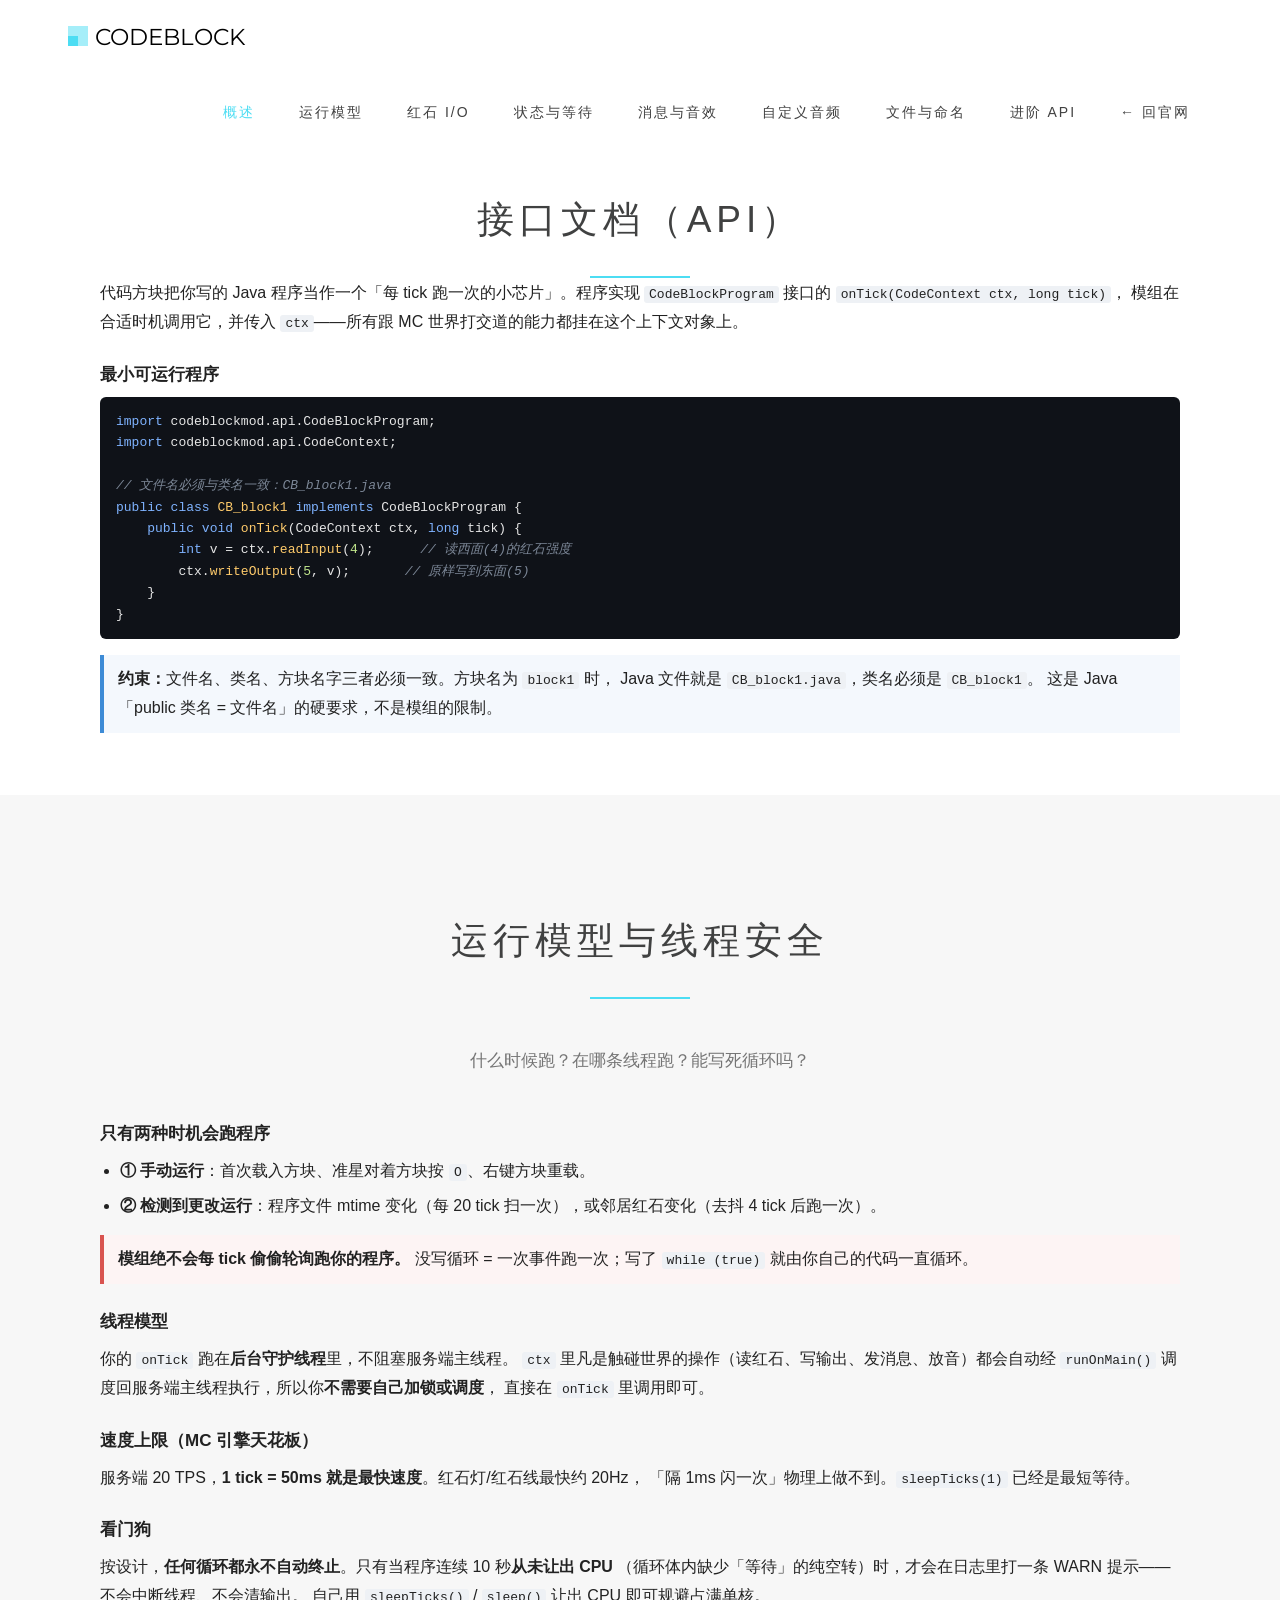
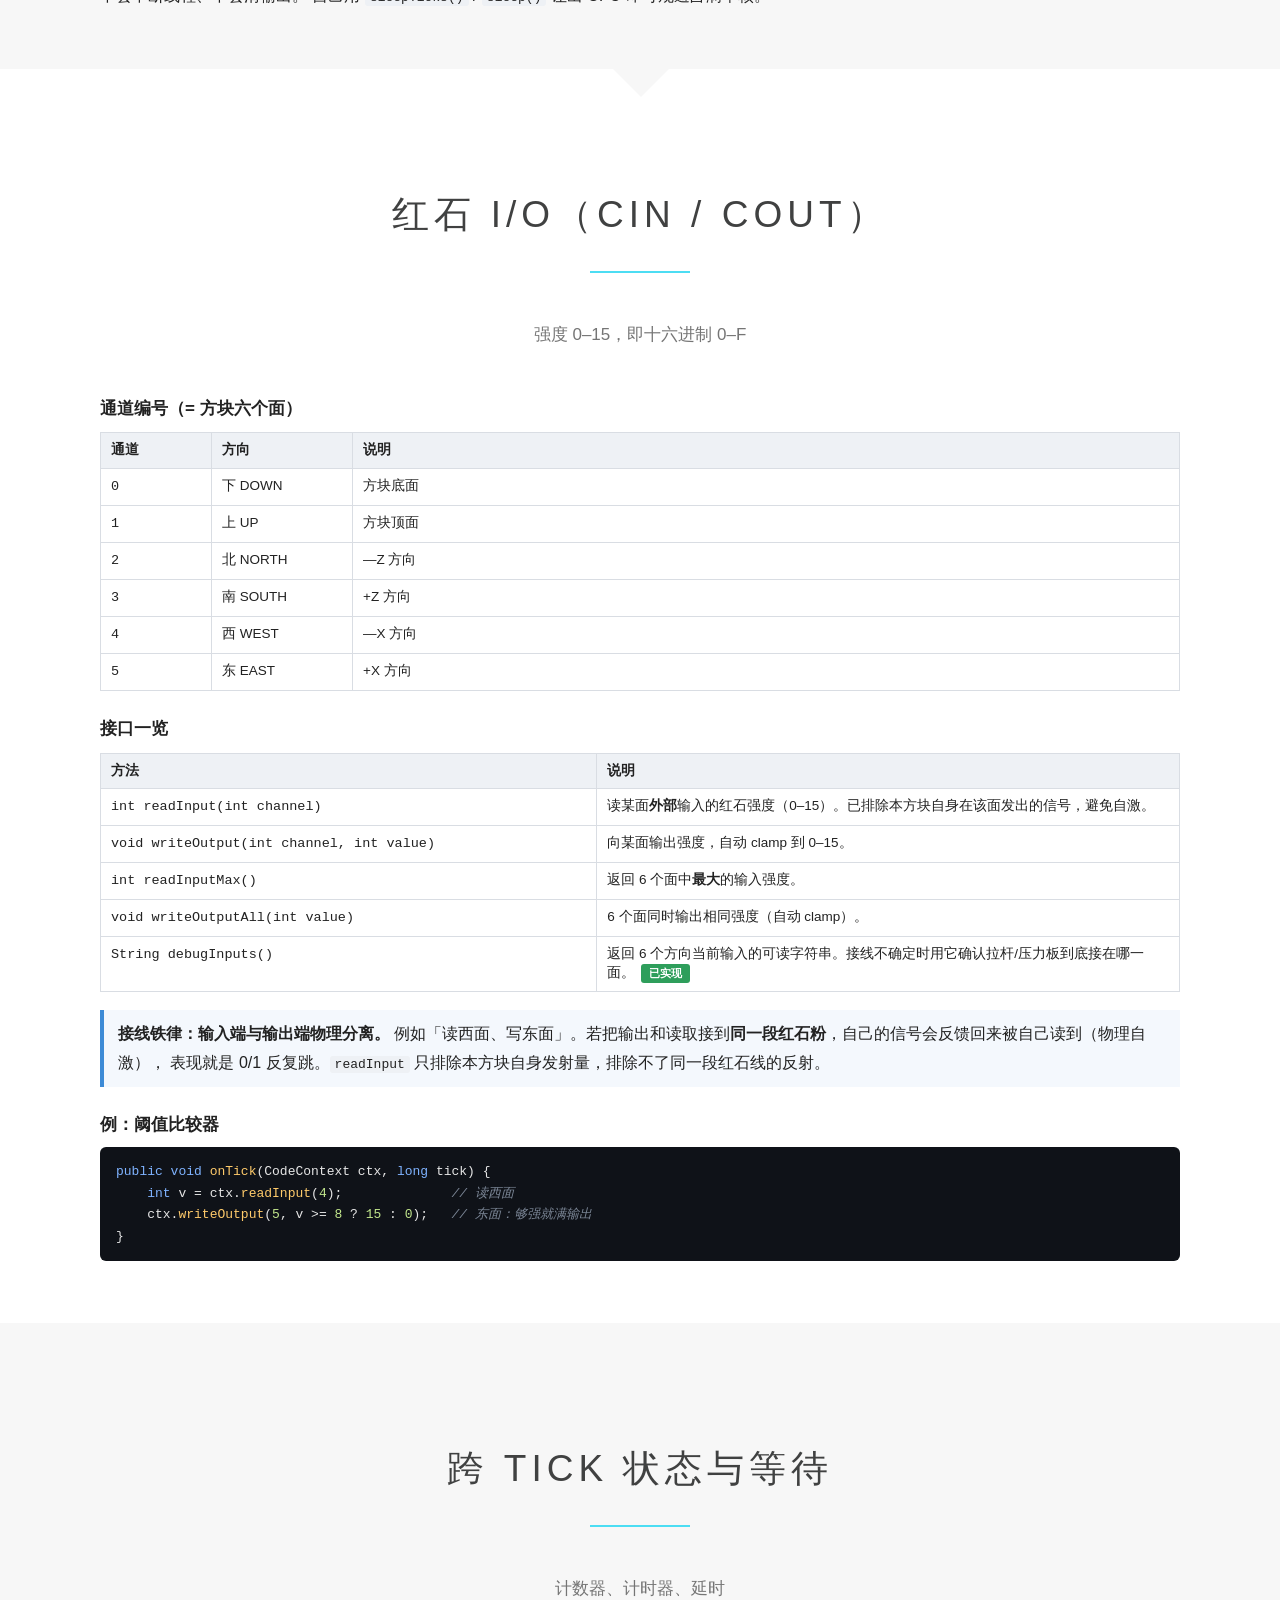
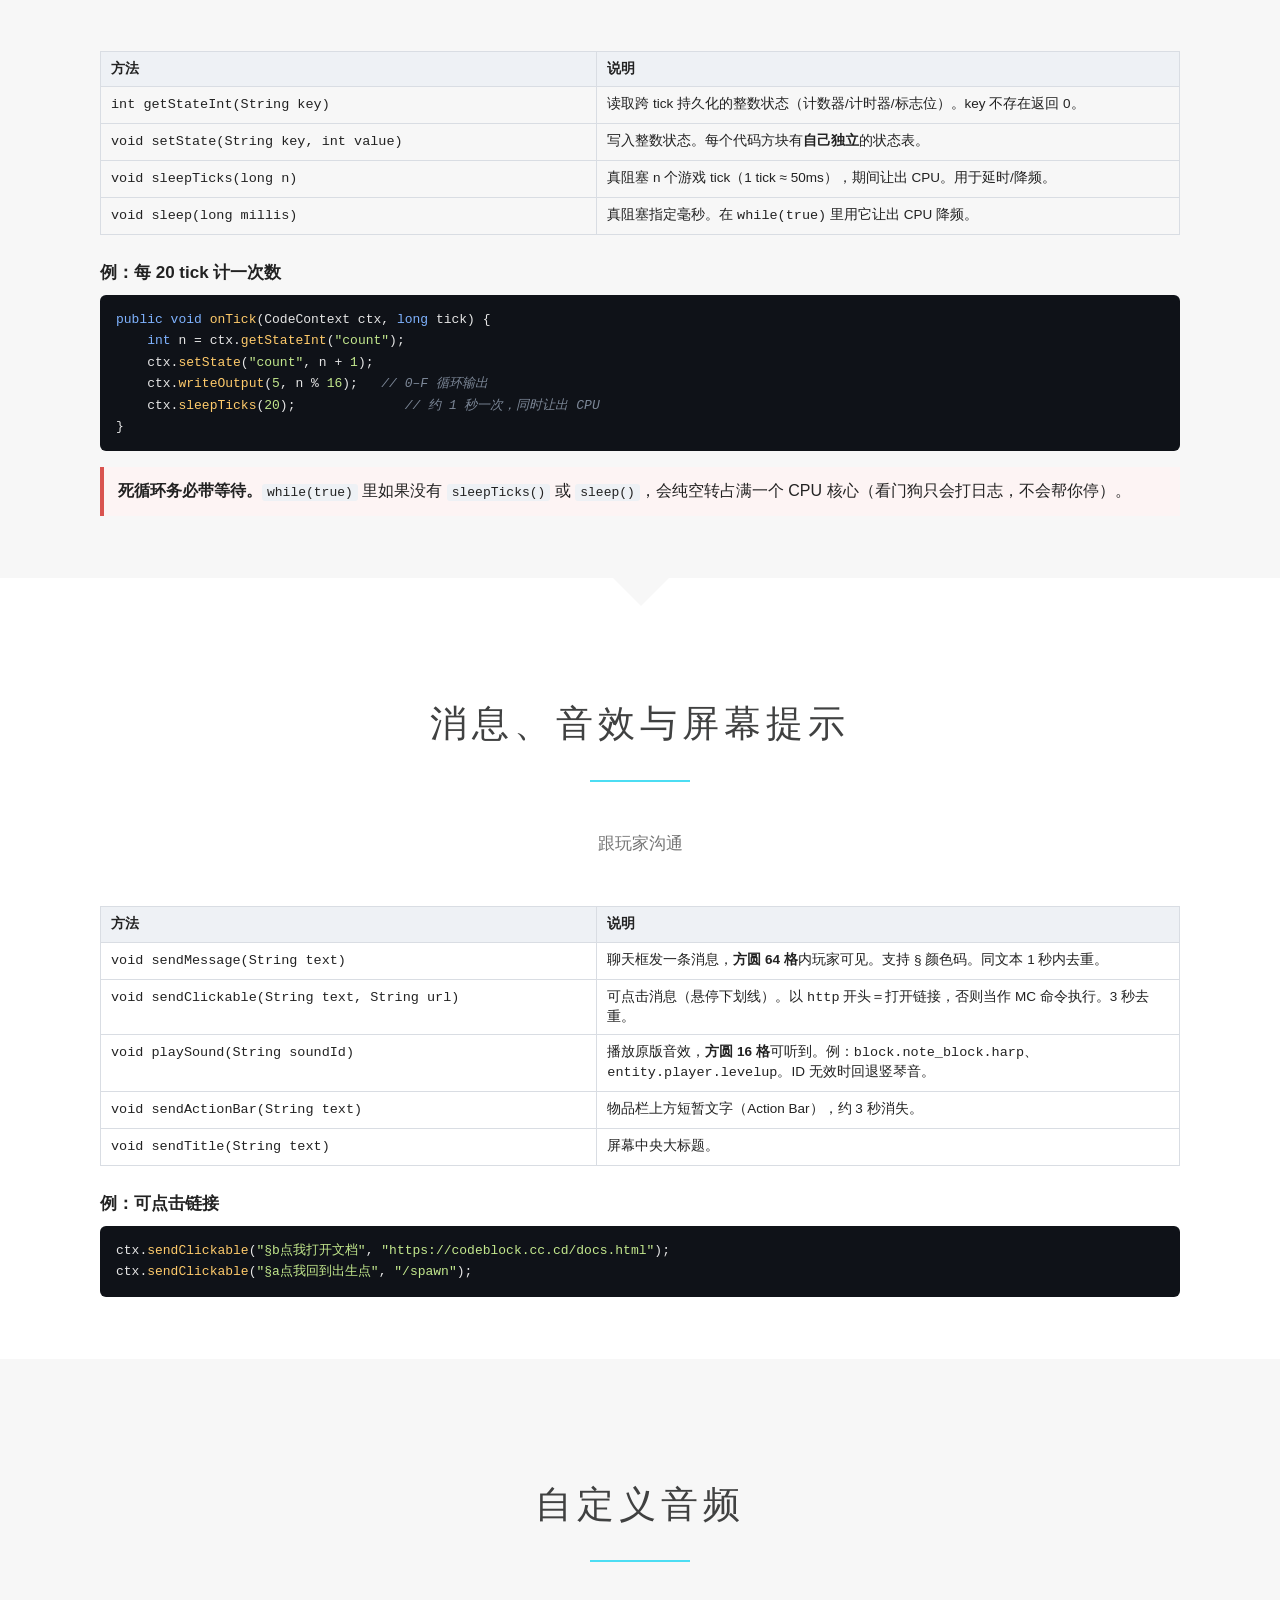
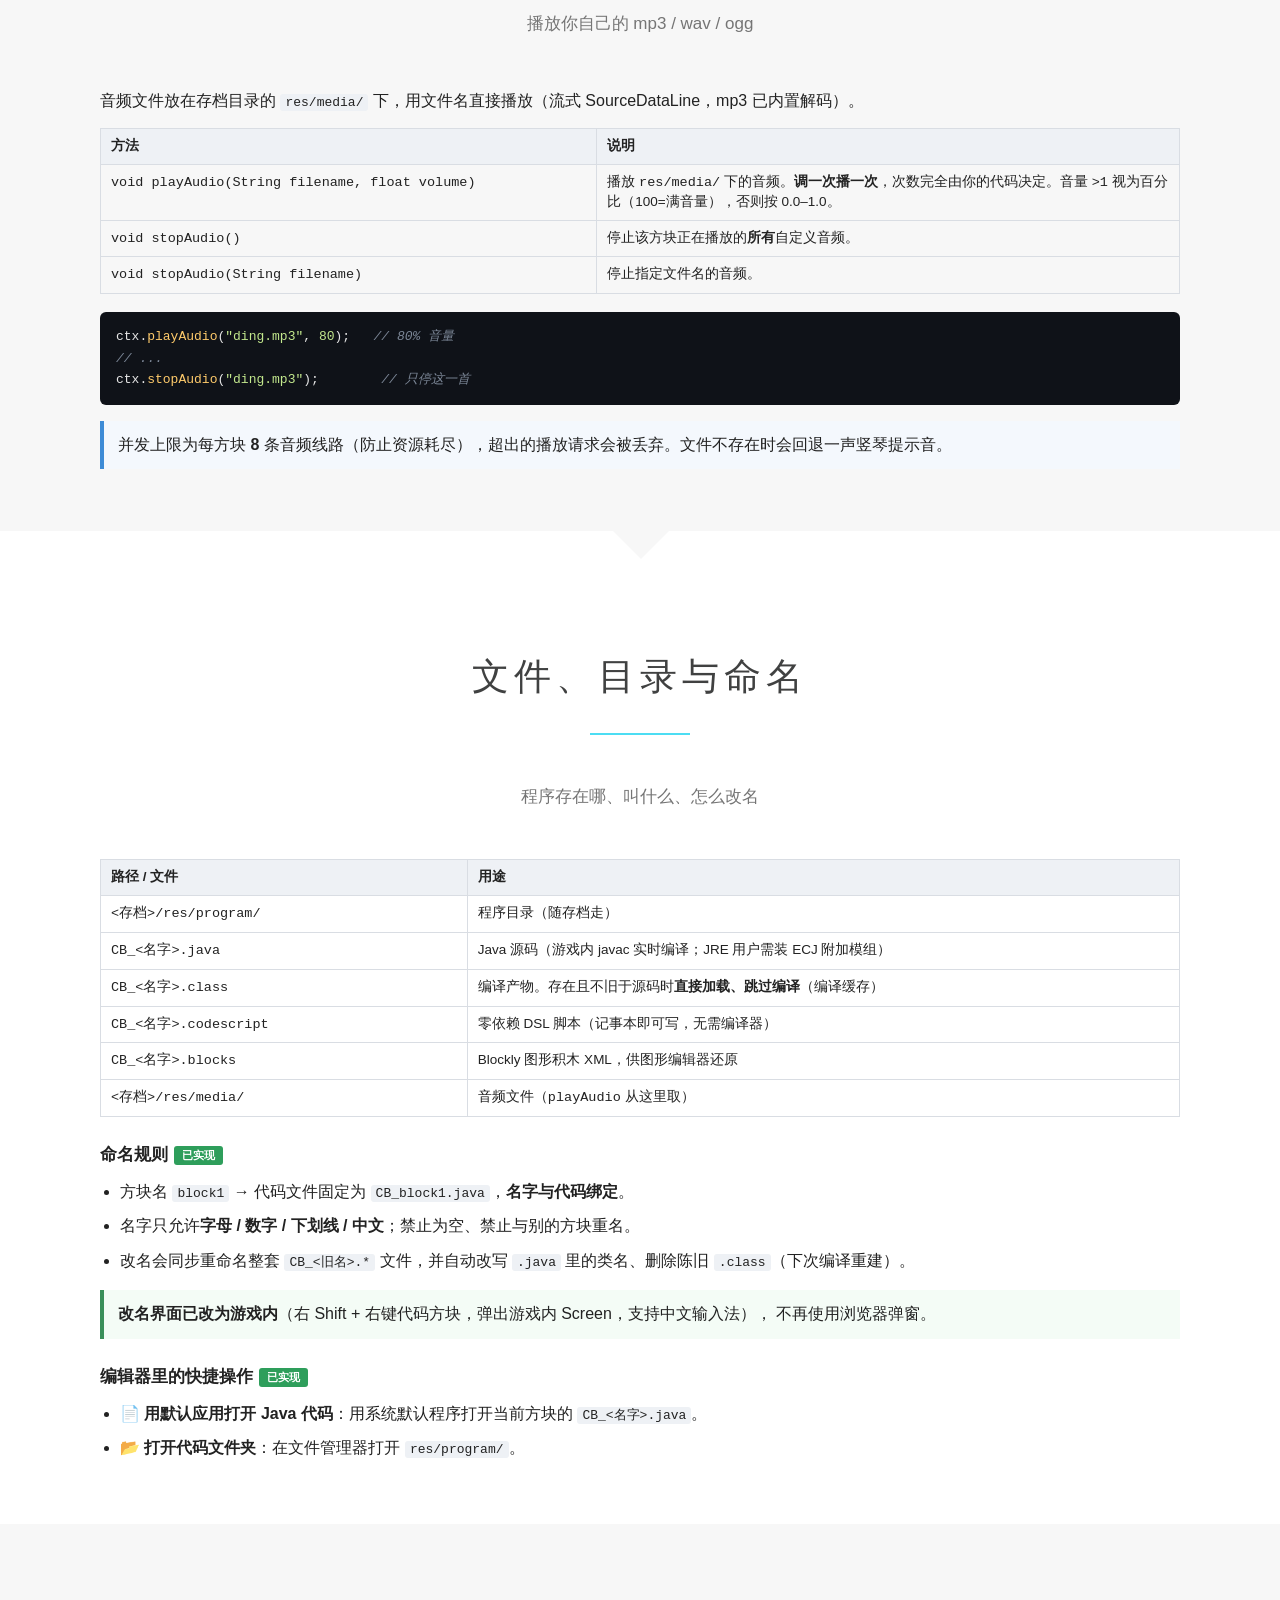
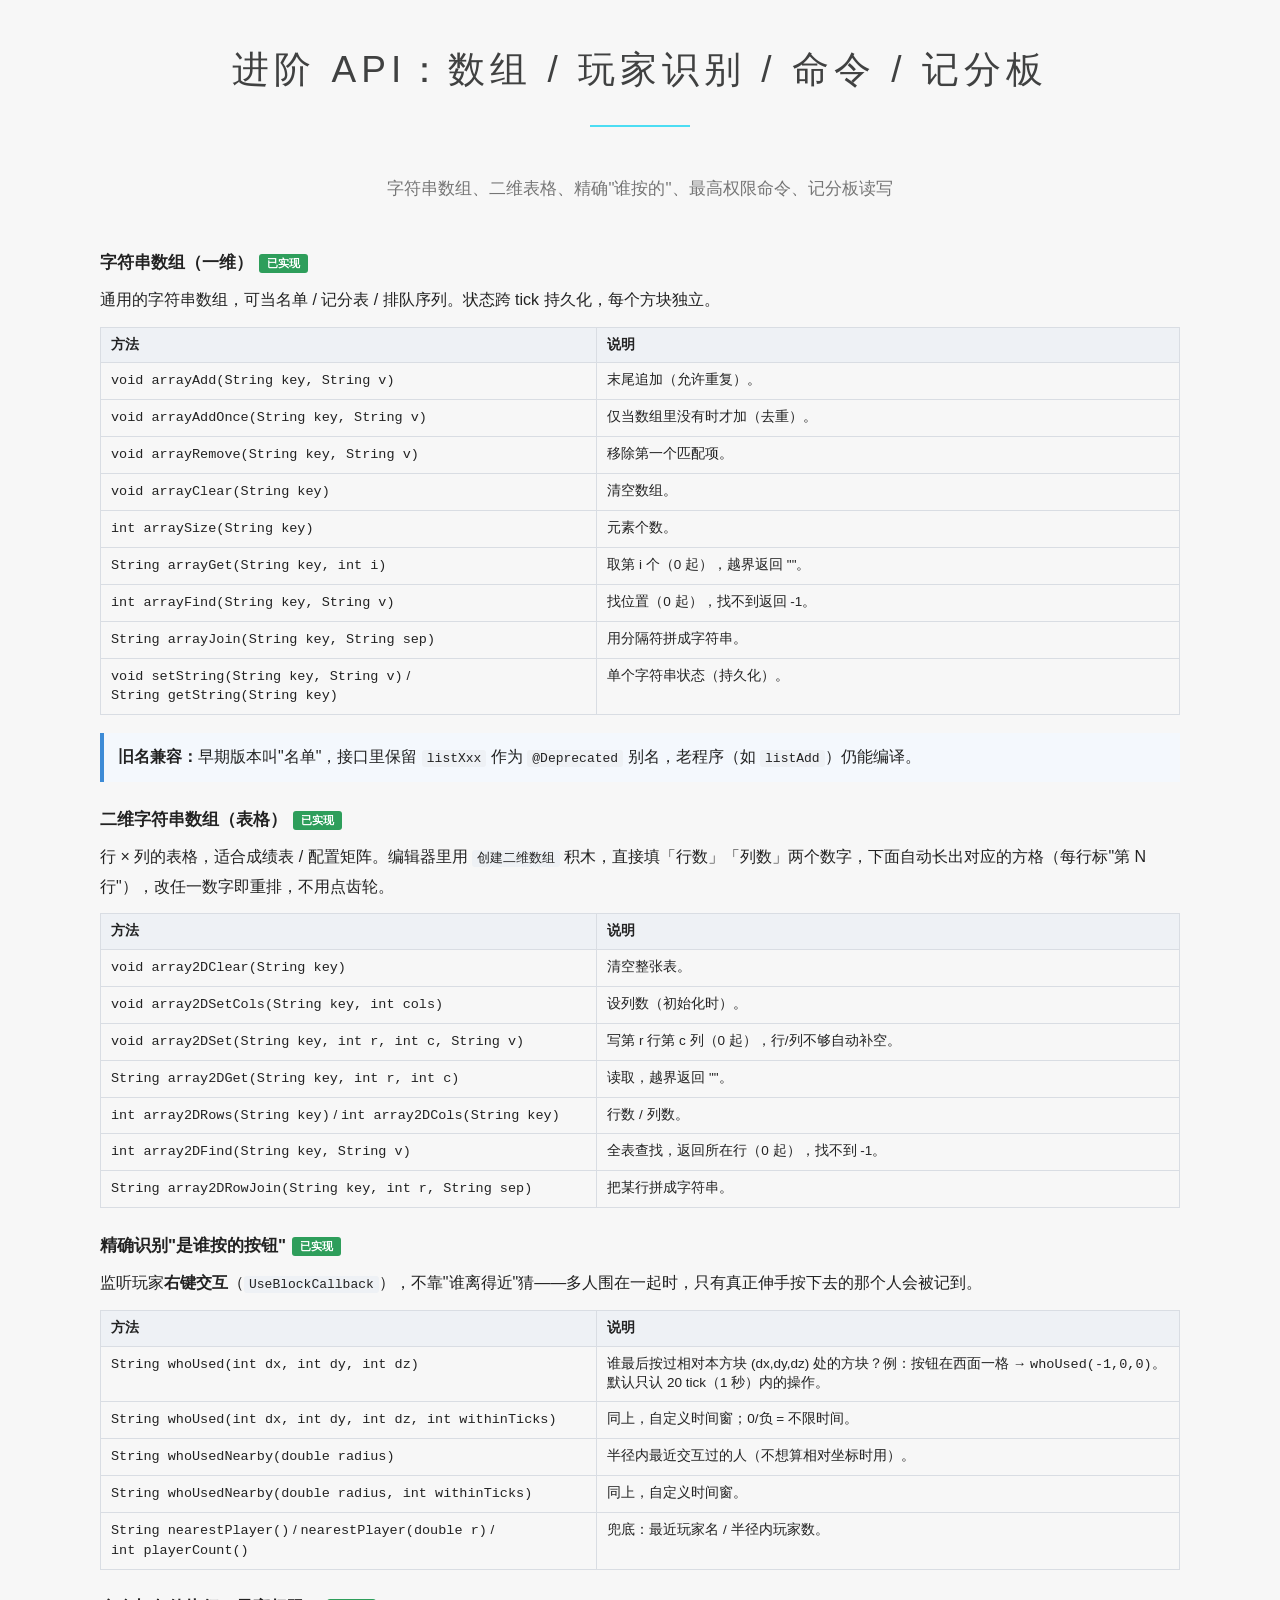
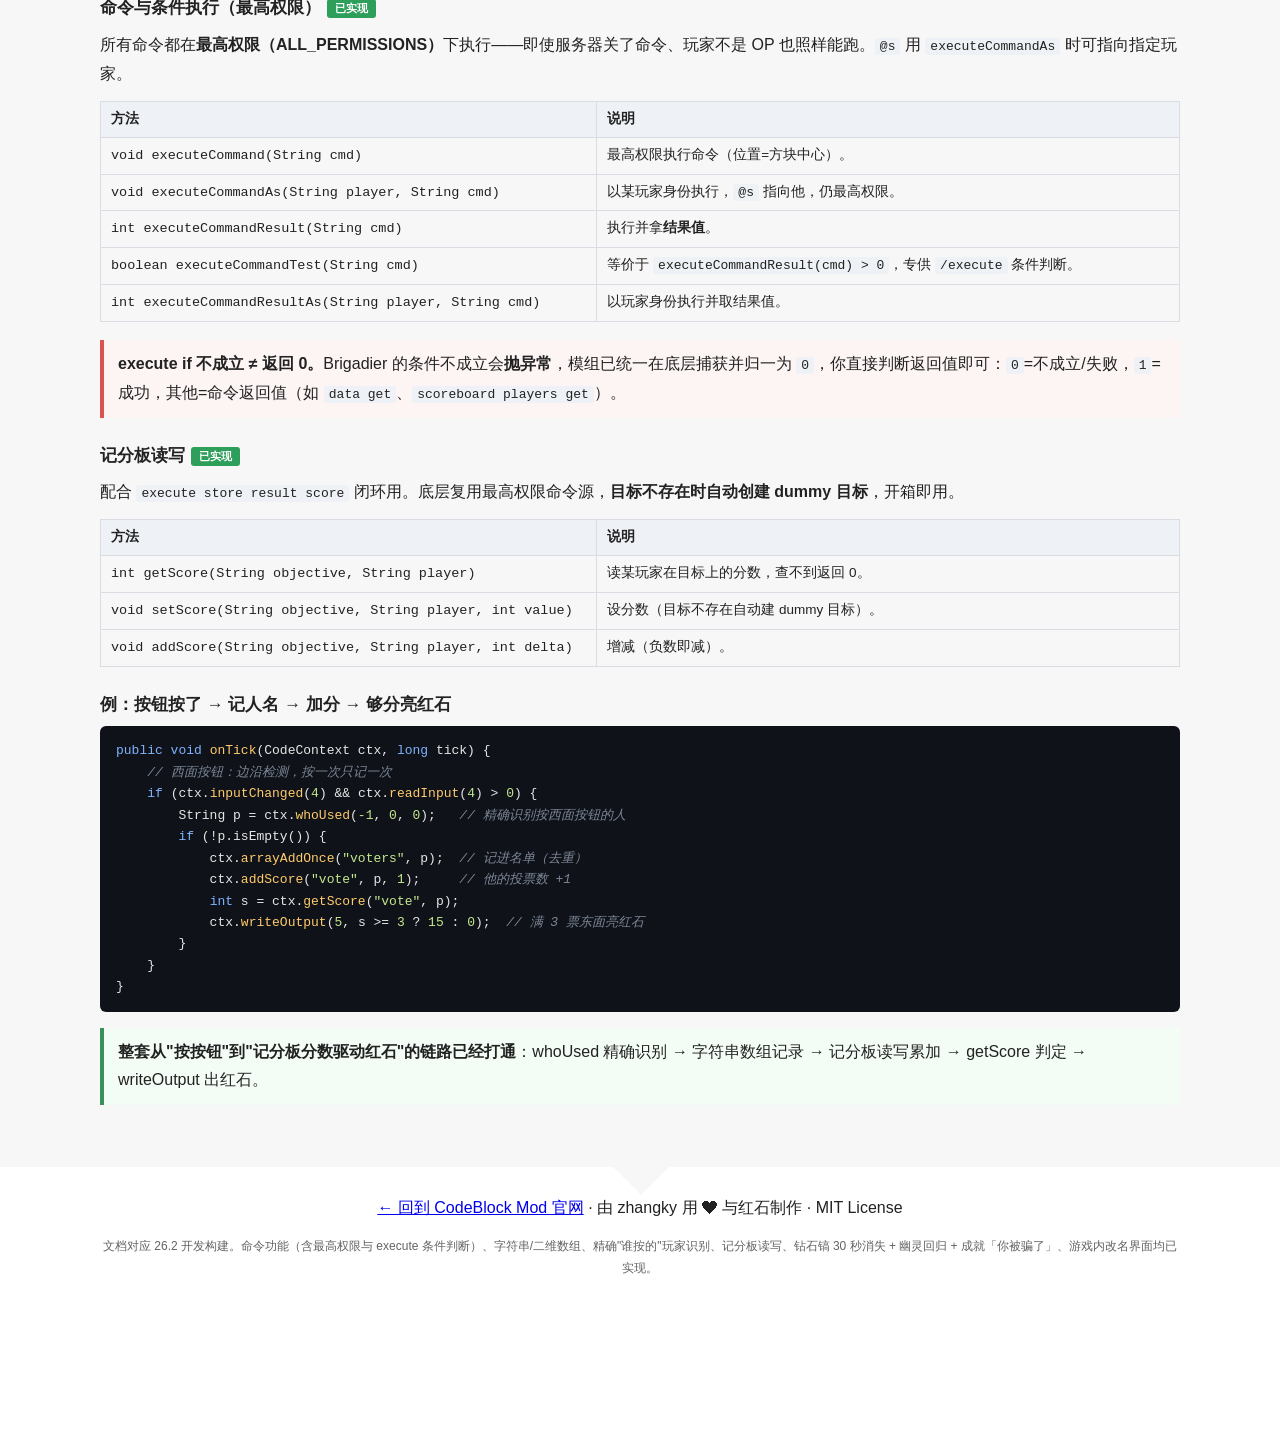
==== commit 635bcbe3: "docs: 新增进阶 API 章节（字符串/二维数组、whoUsed 玩家识别、最高权限命令与 execute 条件、记分板读写）" ====
--- a/docs.html
+++ b/docs.html
@@ -64,8 +64,9 @@
         <li><a href="#sec-state">状态与等待</a></li>
         <li><a href="#sec-msg">消息与音效</a></li>
         <li><a href="#sec-audio">自定义音频</a></li>
-        <li><a href="#sec-files">文件与命名</a></li>
-        <li><a href="index.html">← 回官网</a></li>
+      <li><a href="#sec-files">文件与命名</a></li>
+      <li><a href="#sec-advanced">进阶 API</a></li>
+      <li><a href="index.html">← 回官网</a></li>
       </ul>
     </nav>
   </header>
@@ -312,6 +313,107 @@
     </div>
   </article>
 
+  <!-- ============ 进阶 API ============ -->
+  <article id="sec-advanced" class="content menu-top dark">
+    <div class="doc-wrap">
+      <header class="title one">进阶 API：数组 / 玩家识别 / 命令 / 记分板</header>
+      <div class="spacer"></div>
+      <div class="title two">字符串数组、二维表格、精确"谁按的"、最高权限命令、记分板读写</div>
+
+      <h3 class="api-h">字符串数组（一维）<span class="tag tag--ok">已实现</span></h3>
+      <p class="doc-p">通用的字符串数组，可当名单 / 记分表 / 排队序列。状态跨 tick 持久化，每个方块独立。</p>
+      <table class="api-table">
+        <thead><tr><th style="width:46%">方法</th><th>说明</th></tr></thead>
+        <tbody>
+          <tr><td><code>void arrayAdd(String key, String v)</code></td><td>末尾追加（允许重复）。</td></tr>
+          <tr><td><code>void arrayAddOnce(String key, String v)</code></td><td>仅当数组里没有时才加（去重）。</td></tr>
+          <tr><td><code>void arrayRemove(String key, String v)</code></td><td>移除第一个匹配项。</td></tr>
+          <tr><td><code>void arrayClear(String key)</code></td><td>清空数组。</td></tr>
+          <tr><td><code>int arraySize(String key)</code></td><td>元素个数。</td></tr>
+          <tr><td><code>String arrayGet(String key, int i)</code></td><td>取第 i 个（0 起），越界返回 ""。</td></tr>
+          <tr><td><code>int arrayFind(String key, String v)</code></td><td>找位置（0 起），找不到返回 -1。</td></tr>
+          <tr><td><code>String arrayJoin(String key, String sep)</code></td><td>用分隔符拼成字符串。</td></tr>
+          <tr><td><code>void setString(String key, String v)</code> / <code>String getString(String key)</code></td><td>单个字符串状态（持久化）。</td></tr>
+        </tbody>
+      </table>
+      <div class="note">
+        <strong>旧名兼容：</strong>早期版本叫"名单"，接口里保留 <code class="inl">listXxx</code> 作为 <code class="inl">@Deprecated</code> 别名，老程序（如 <code class="inl">listAdd</code>）仍能编译。
+      </div>
+
+      <h3 class="api-h">二维字符串数组（表格）<span class="tag tag--ok">已实现</span></h3>
+      <p class="doc-p">行 × 列的表格，适合成绩表 / 配置矩阵。编辑器里用 <code class="inl">创建二维数组</code> 积木，直接填「行数」「列数」两个数字，下面自动长出对应的方格（每行标"第 N 行"），改任一数字即重排，不用点齿轮。</p>
+      <table class="api-table">
+        <thead><tr><th style="width:46%">方法</th><th>说明</th></tr></thead>
+        <tbody>
+          <tr><td><code>void array2DClear(String key)</code></td><td>清空整张表。</td></tr>
+          <tr><td><code>void array2DSetCols(String key, int cols)</code></td><td>设列数（初始化时）。</td></tr>
+          <tr><td><code>void array2DSet(String key, int r, int c, String v)</code></td><td>写第 r 行第 c 列（0 起），行/列不够自动补空。</td></tr>
+          <tr><td><code>String array2DGet(String key, int r, int c)</code></td><td>读取，越界返回 ""。</td></tr>
+          <tr><td><code>int array2DRows(String key)</code> / <code>int array2DCols(String key)</code></td><td>行数 / 列数。</td></tr>
+          <tr><td><code>int array2DFind(String key, String v)</code></td><td>全表查找，返回所在行（0 起），找不到 -1。</td></tr>
+          <tr><td><code>String array2DRowJoin(String key, int r, String sep)</code></td><td>把某行拼成字符串。</td></tr>
+        </tbody>
+      </table>
+
+      <h3 class="api-h">精确识别"是谁按的按钮"<span class="tag tag--ok">已实现</span></h3>
+      <p class="doc-p">监听玩家<strong>右键交互</strong>（<code class="inl">UseBlockCallback</code>），不靠"谁离得近"猜——多人围在一起时，只有真正伸手按下去的那个人会被记到。</p>
+      <table class="api-table">
+        <thead><tr><th style="width:46%">方法</th><th>说明</th></tr></thead>
+        <tbody>
+          <tr><td><code>String whoUsed(int dx, int dy, int dz)</code></td><td>谁最后按过相对本方块 (dx,dy,dz) 处的方块？例：按钮在西面一格 → <code>whoUsed(-1,0,0)</code>。默认只认 20 tick（1 秒）内的操作。</td></tr>
+          <tr><td><code>String whoUsed(int dx, int dy, int dz, int withinTicks)</code></td><td>同上，自定义时间窗；0/负 = 不限时间。</td></tr>
+          <tr><td><code>String whoUsedNearby(double radius)</code></td><td>半径内最近交互过的人（不想算相对坐标时用）。</td></tr>
+          <tr><td><code>String whoUsedNearby(double radius, int withinTicks)</code></td><td>同上，自定义时间窗。</td></tr>
+          <tr><td><code>String nearestPlayer()</code> / <code>nearestPlayer(double r)</code> / <code>int playerCount()</code></td><td>兜底：最近玩家名 / 半径内玩家数。</td></tr>
+        </tbody>
+      </table>
+
+      <h3 class="api-h">命令与条件执行（最高权限）<span class="tag tag--ok">已实现</span></h3>
+      <p class="doc-p">所有命令都在<strong>最高权限（ALL_PERMISSIONS）</strong>下执行——即使服务器关了命令、玩家不是 OP 也照样能跑。<code class="inl">@s</code> 用 <code class="inl">executeCommandAs</code> 时可指向指定玩家。</p>
+      <table class="api-table">
+        <thead><tr><th style="width:46%">方法</th><th>说明</th></tr></thead>
+        <tbody>
+          <tr><td><code>void executeCommand(String cmd)</code></td><td>最高权限执行命令（位置=方块中心）。</td></tr>
+          <tr><td><code>void executeCommandAs(String player, String cmd)</code></td><td>以某玩家身份执行，<code class="inl">@s</code> 指向他，仍最高权限。</td></tr>
+          <tr><td><code>int executeCommandResult(String cmd)</code></td><td>执行并拿<strong>结果值</strong>。</td></tr>
+          <tr><td><code>boolean executeCommandTest(String cmd)</code></td><td>等价于 <code class="inl">executeCommandResult(cmd) &gt; 0</code>，专供 <code class="inl">/execute</code> 条件判断。</td></tr>
+          <tr><td><code>int executeCommandResultAs(String player, String cmd)</code></td><td>以玩家身份执行并取结果值。</td></tr>
+        </tbody>
+      </table>
+      <div class="note note--warn">
+        <strong>execute if 不成立 ≠ 返回 0。</strong>Brigadier 的条件不成立会<strong>抛异常</strong>，模组已统一在底层捕获并归一为 <code class="inl">0</code>，你直接判断返回值即可：<code class="inl">0</code>=不成立/失败，<code class="inl">1</code>=成功，其他=命令返回值（如 <code class="inl">data get</code>、<code class="inl">scoreboard players get</code>）。
+      </div>
+
+      <h3 class="api-h">记分板读写<span class="tag tag--ok">已实现</span></h3>
+      <p class="doc-p">配合 <code class="inl">execute store result score</code> 闭环用。底层复用最高权限命令源，<strong>目标不存在时自动创建 dummy 目标</strong>，开箱即用。</p>
+      <table class="api-table">
+        <thead><tr><th style="width:46%">方法</th><th>说明</th></tr></thead>
+        <tbody>
+          <tr><td><code>int getScore(String objective, String player)</code></td><td>读某玩家在目标上的分数，查不到返回 0。</td></tr>
+          <tr><td><code>void setScore(String objective, String player, int value)</code></td><td>设分数（目标不存在自动建 dummy 目标）。</td></tr>
+          <tr><td><code>void addScore(String objective, String player, int delta)</code></td><td>增减（负数即减）。</td></tr>
+        </tbody>
+      </table>
+
+      <h3 class="api-h">例：按钮按了 → 记人名 → 加分 → 够分亮红石</h3>
+      <pre class="code"><code><span class="k">public void</span> <span class="f">onTick</span>(CodeContext ctx, <span class="k">long</span> tick) {
+    <span class="c">// 西面按钮：边沿检测，按一次只记一次</span>
+    <span class="k">if</span> (ctx.<span class="f">inputChanged</span>(<span class="s">4</span>) &amp;&amp; ctx.<span class="f">readInput</span>(<span class="s">4</span>) &gt; <span class="s">0</span>) {
+        String p = ctx.<span class="f">whoUsed</span>(<span class="s">-1</span>, <span class="s">0</span>, <span class="s">0</span>);   <span class="c">// 精确识别按西面按钮的人</span>
+        <span class="k">if</span> (!p.isEmpty()) {
+            ctx.<span class="f">arrayAddOnce</span>(<span class="s">"voters"</span>, p);  <span class="c">// 记进名单（去重）</span>
+            ctx.<span class="f">addScore</span>(<span class="s">"vote"</span>, p, <span class="s">1</span>);     <span class="c">// 他的投票数 +1</span>
+            <span class="k">int</span> s = ctx.<span class="f">getScore</span>(<span class="s">"vote"</span>, p);
+            ctx.<span class="f">writeOutput</span>(<span class="s">5</span>, s &gt;= <span class="s">3</span> ? <span class="s">15</span> : <span class="s">0</span>);  <span class="c">// 满 3 票东面亮红石</span>
+        }
+    }
+}</code></pre>
+      <div class="note note--ok">
+        <strong>整套从"按按钮"到"记分板分数驱动红石"的链路已经打通</strong>：whoUsed 精确识别 → 字符串数组记录 → 记分板读写累加 → getScore 判定 → writeOutput 出红石。
+      </div>
+    </div>
+  </article>
+
   <!-- ============ 页脚 ============ -->
   <article id="sec-footer" class="content menu-top">
     <div class="doc-wrap" style="text-align:center; padding-bottom:60px;">
@@ -320,7 +422,7 @@
         由 zhangky 用 ❤ 与红石制作 · MIT License
       </p>
       <p class="doc-p" style="font-size:12px; opacity:.7;">
-        文档对应 26.2 开发构建。命令功能、钻石镐 30 秒消失 + 幽灵回归 + 成就「你被骗了」、游戏内改名界面均已实现。
+        文档对应 26.2 开发构建。命令功能（含最高权限与 execute 条件判断）、字符串/二维数组、精确"谁按的"玩家识别、记分板读写、钻石镐 30 秒消失 + 幽灵回归 + 成就「你被骗了」、游戏内改名界面均已实现。
       </p>
     </div>
   </article>
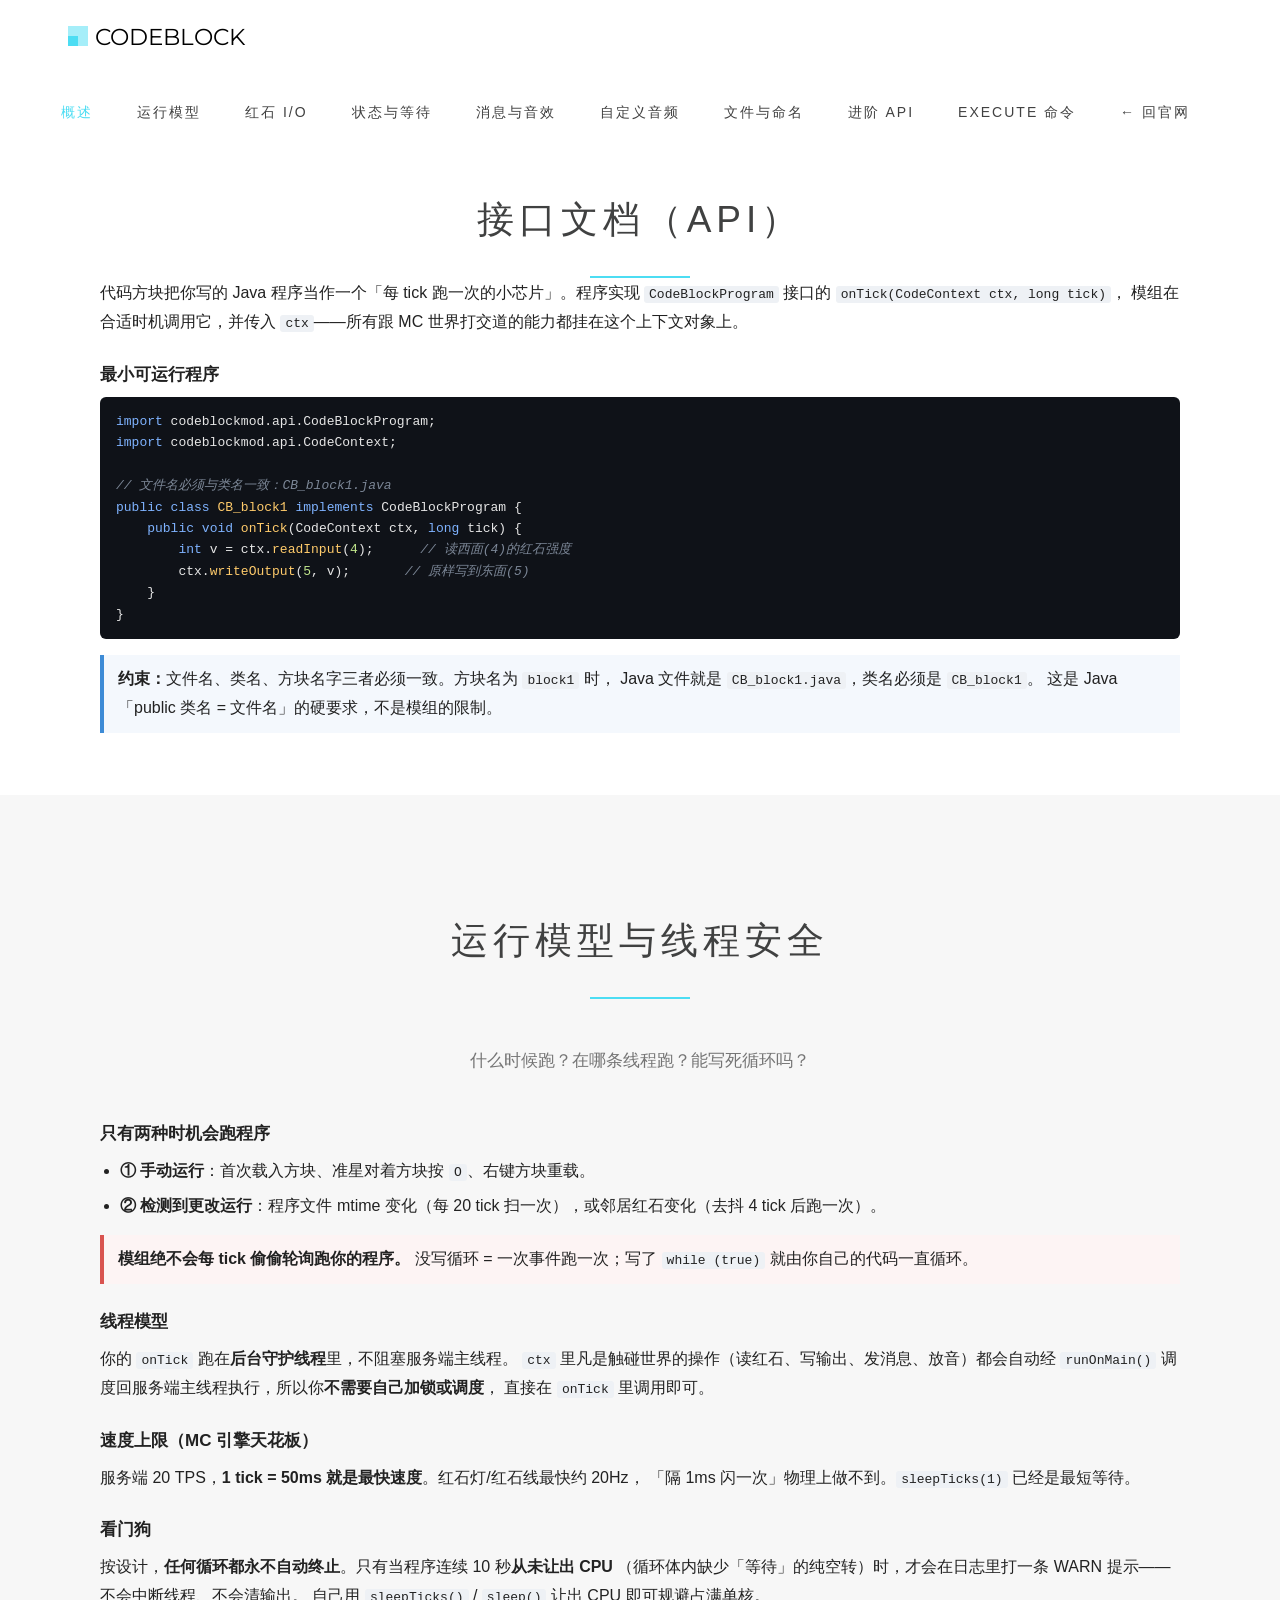
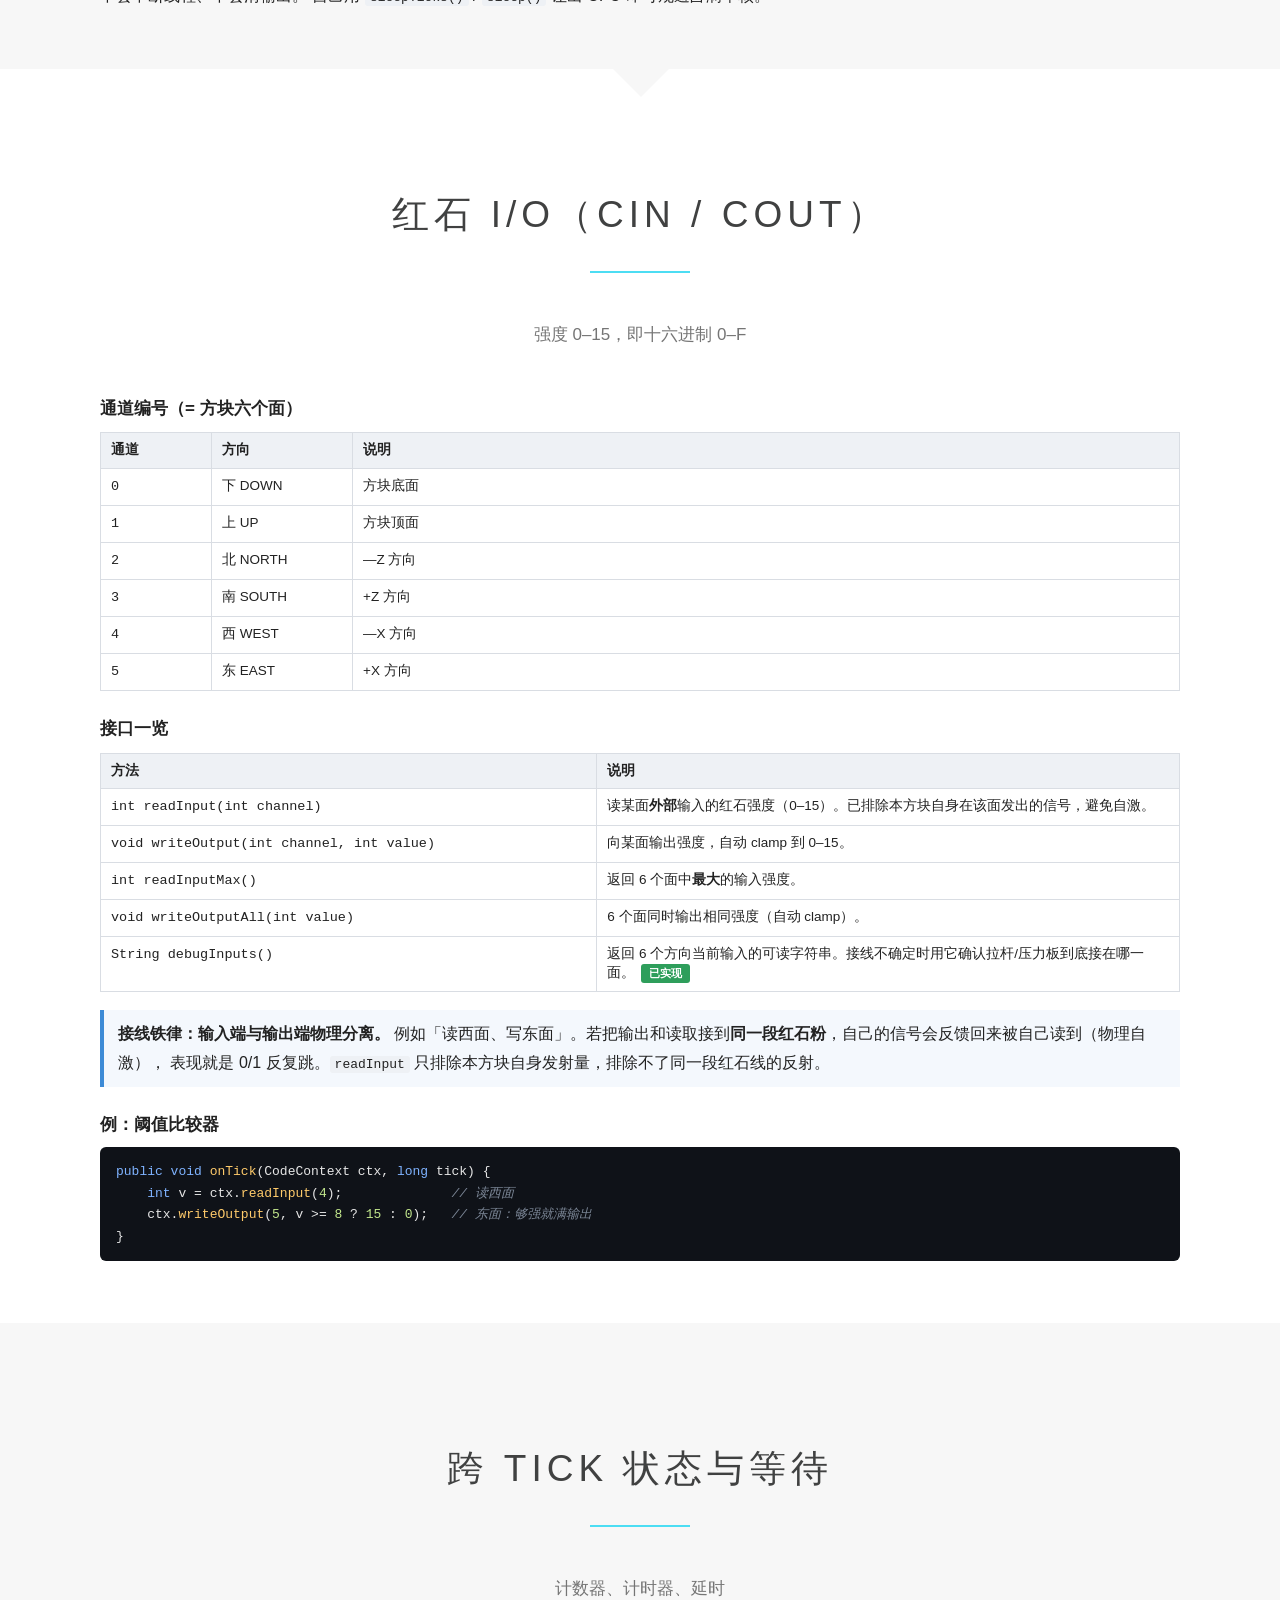
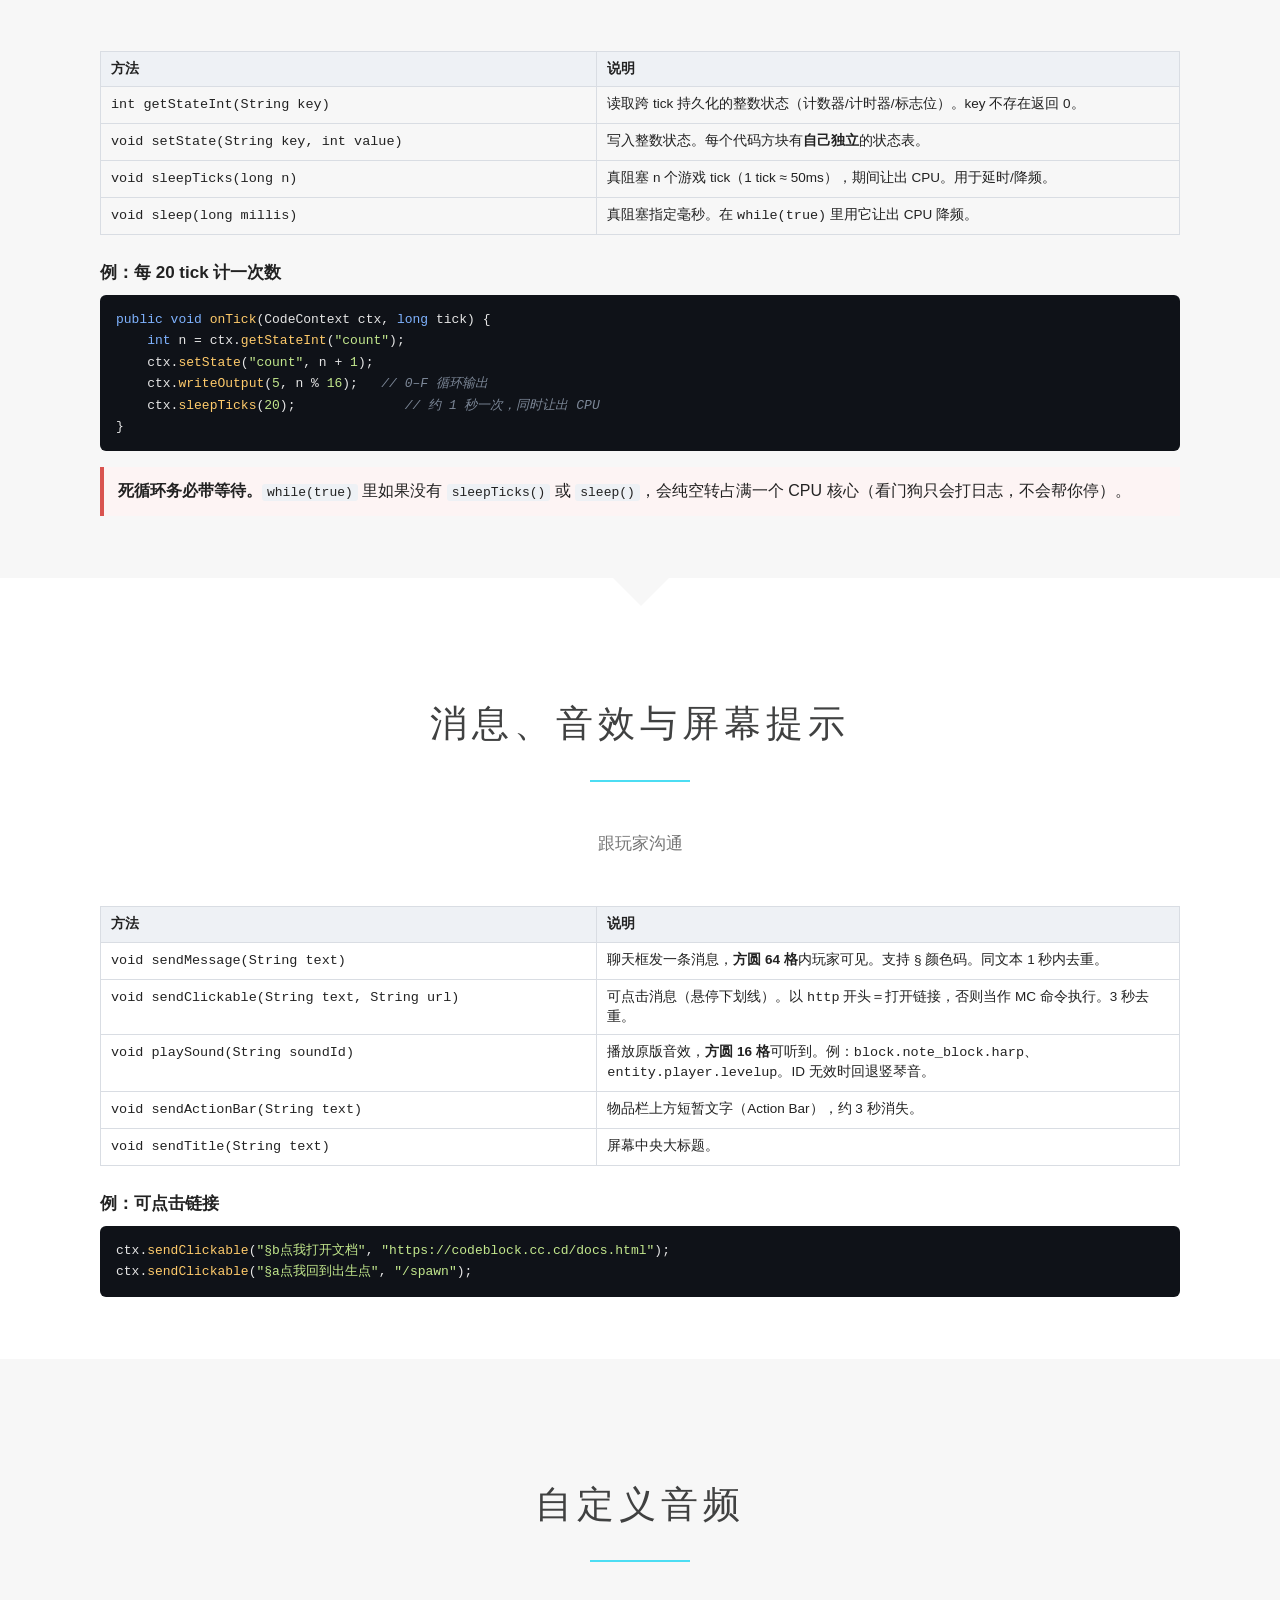
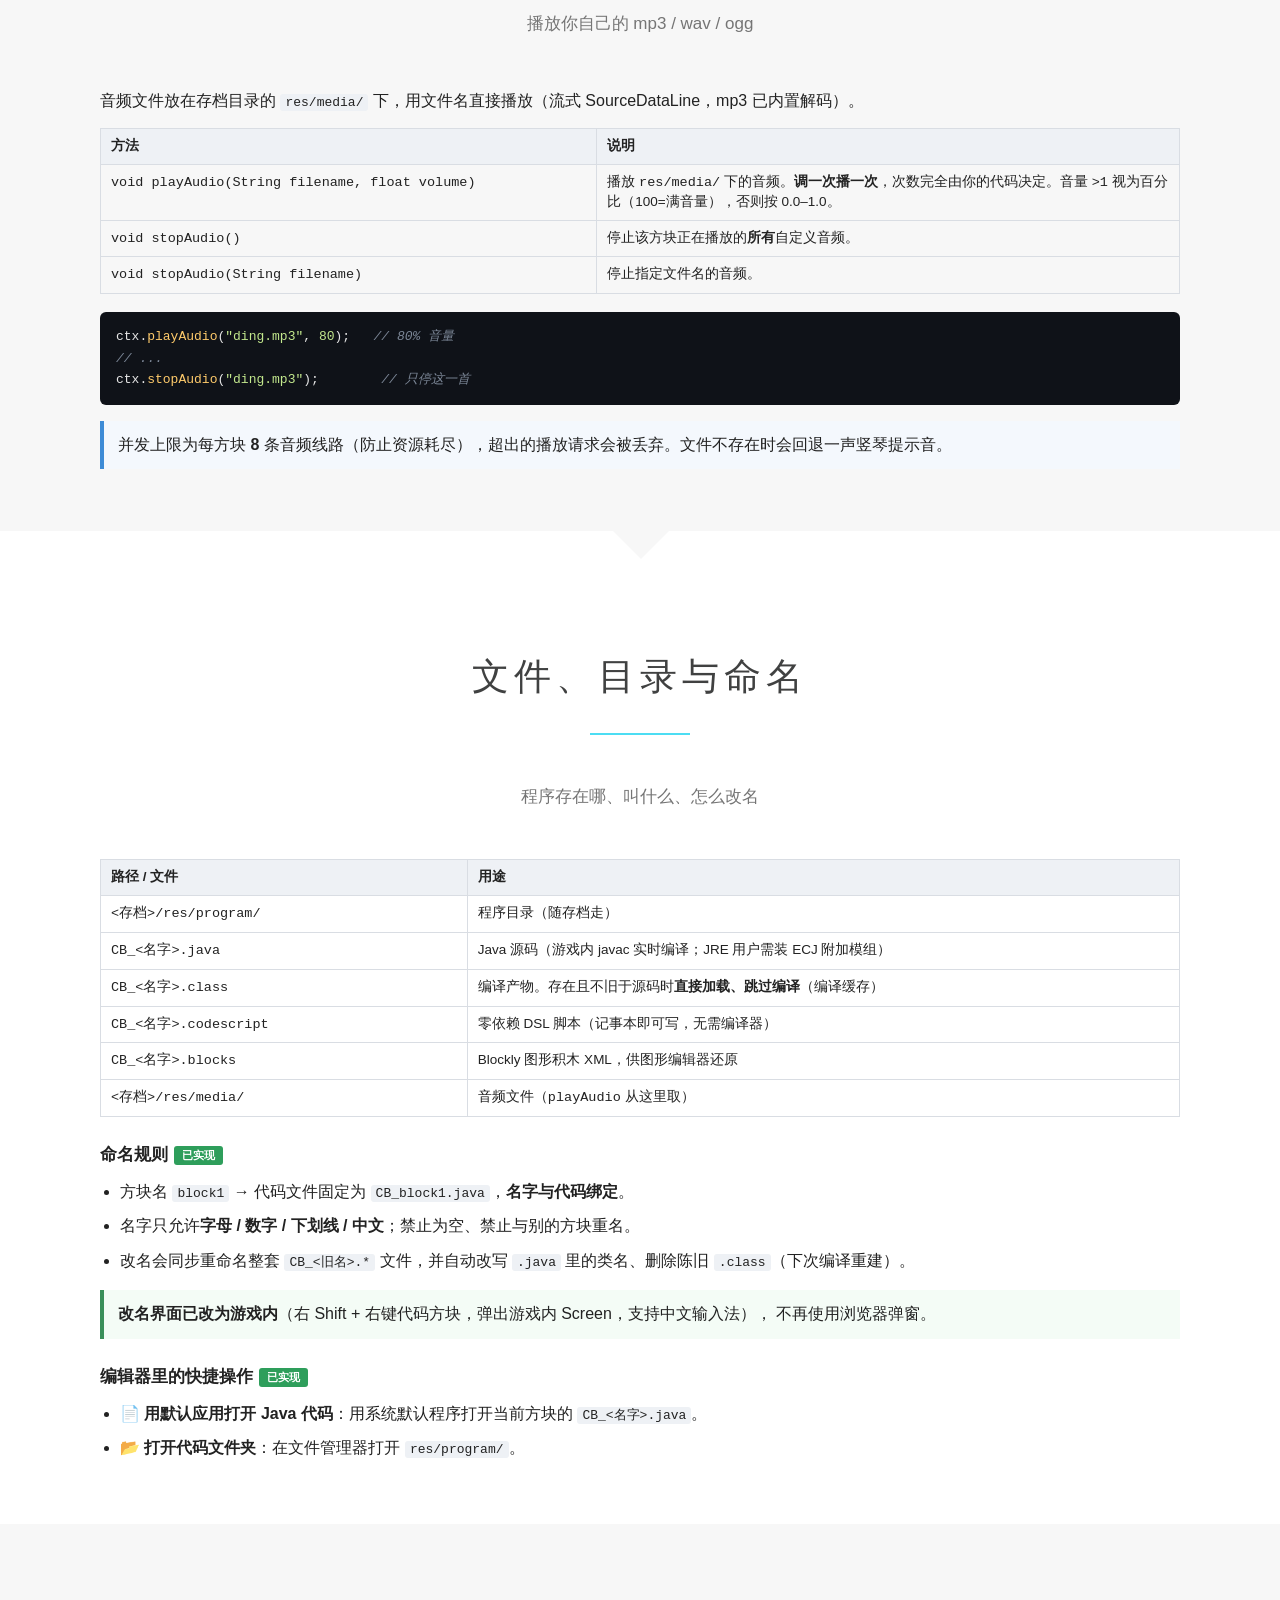
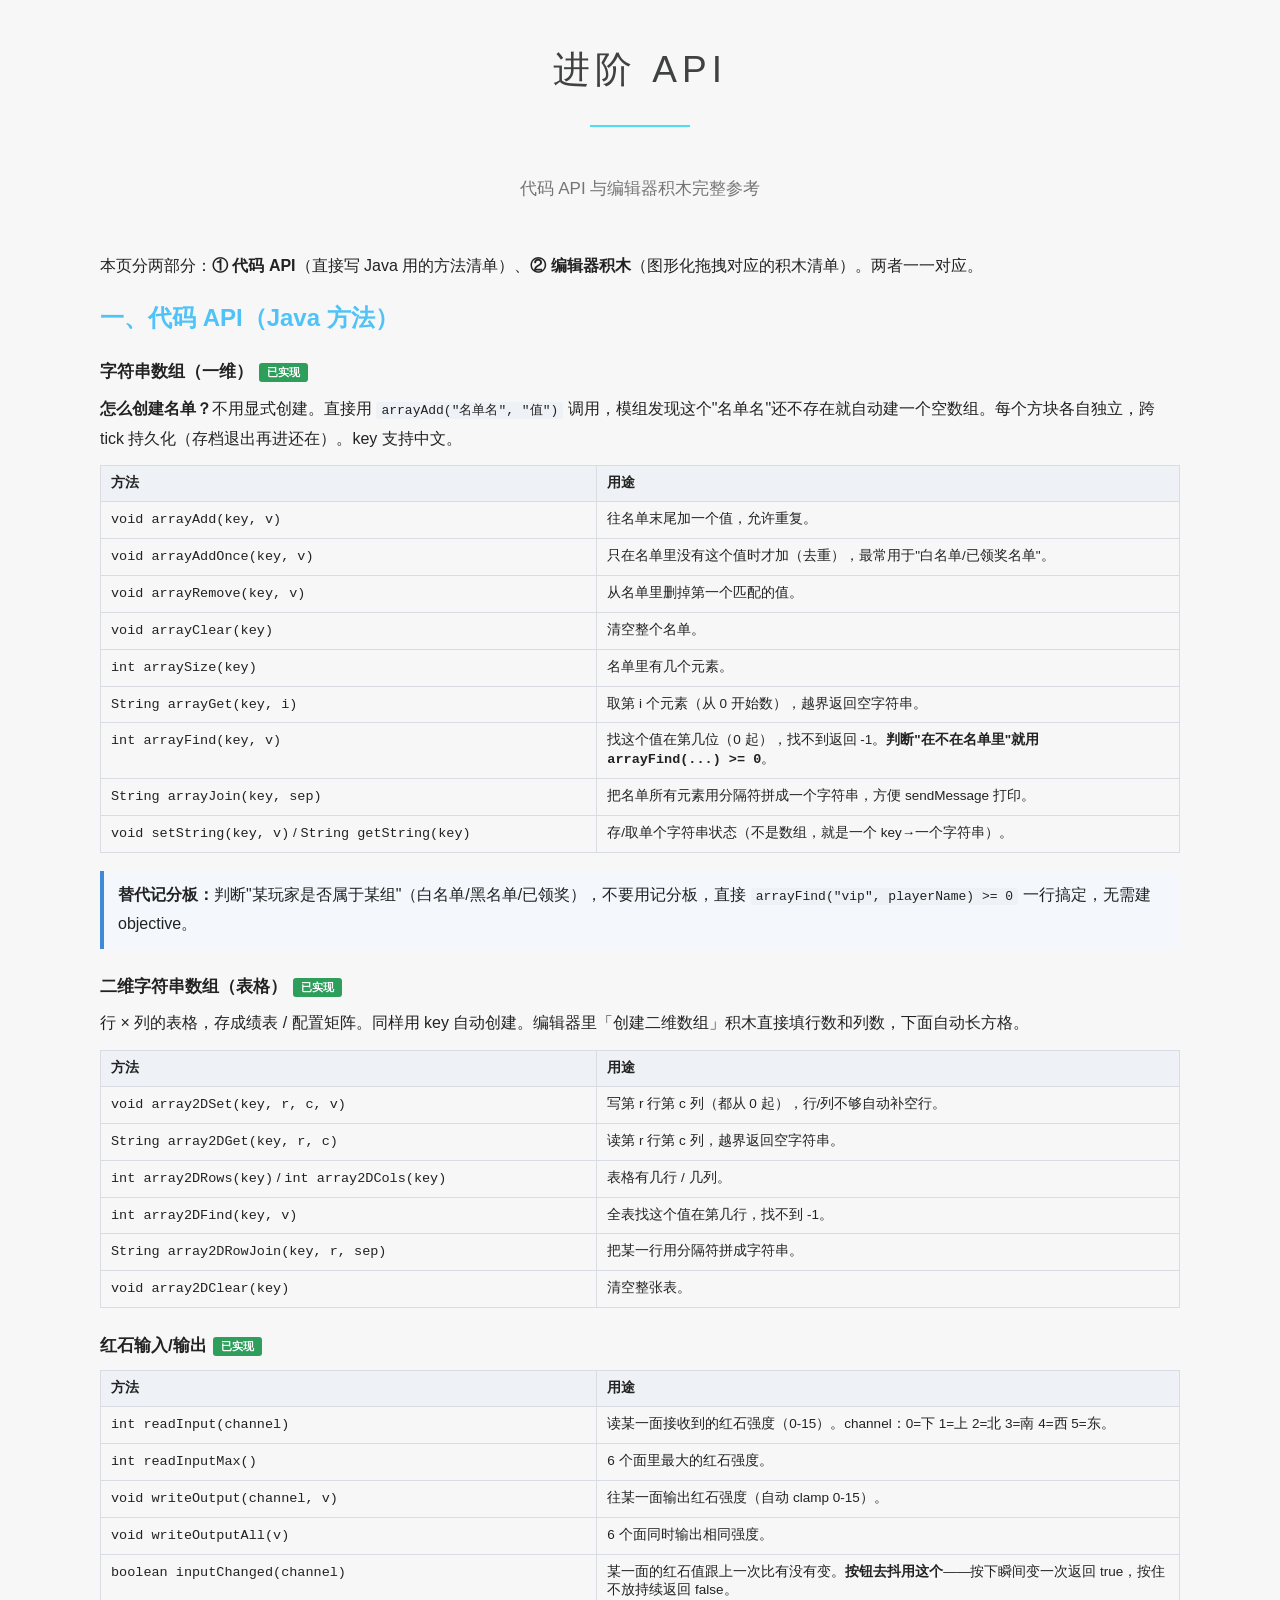
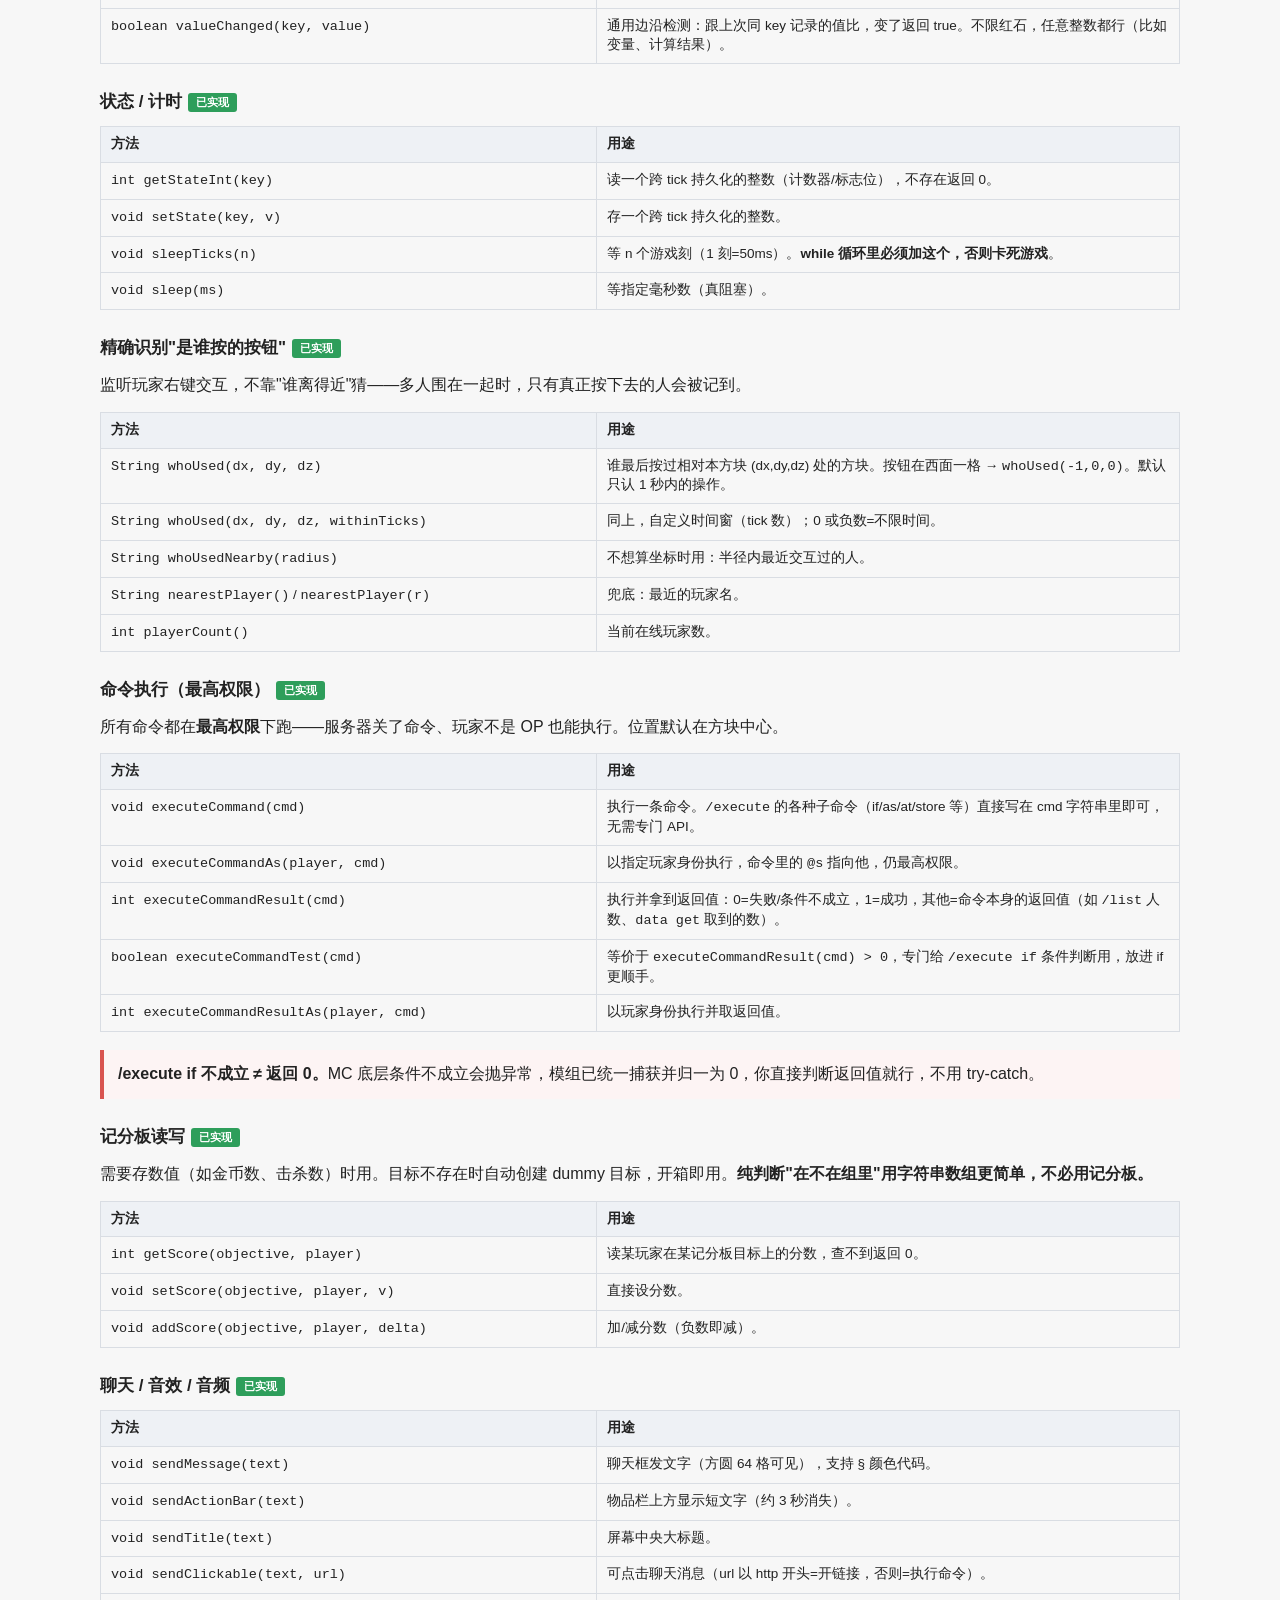
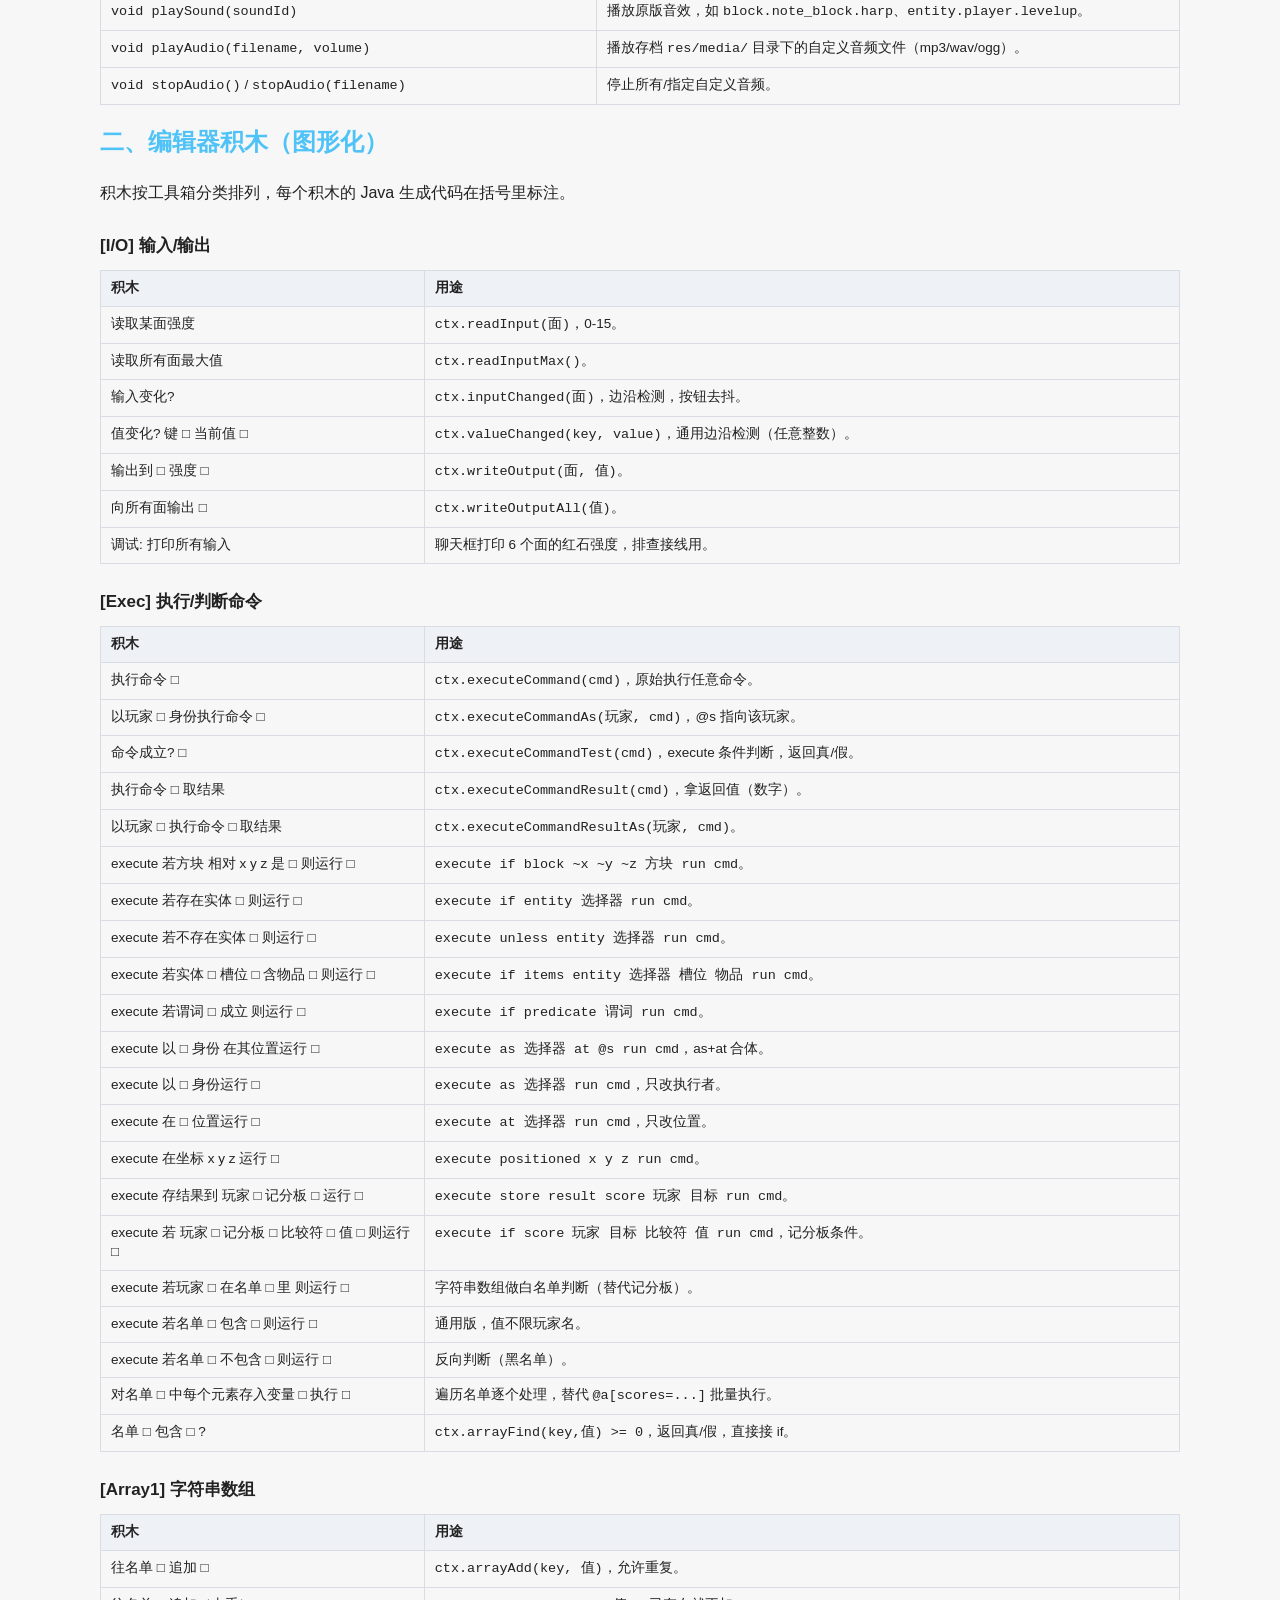
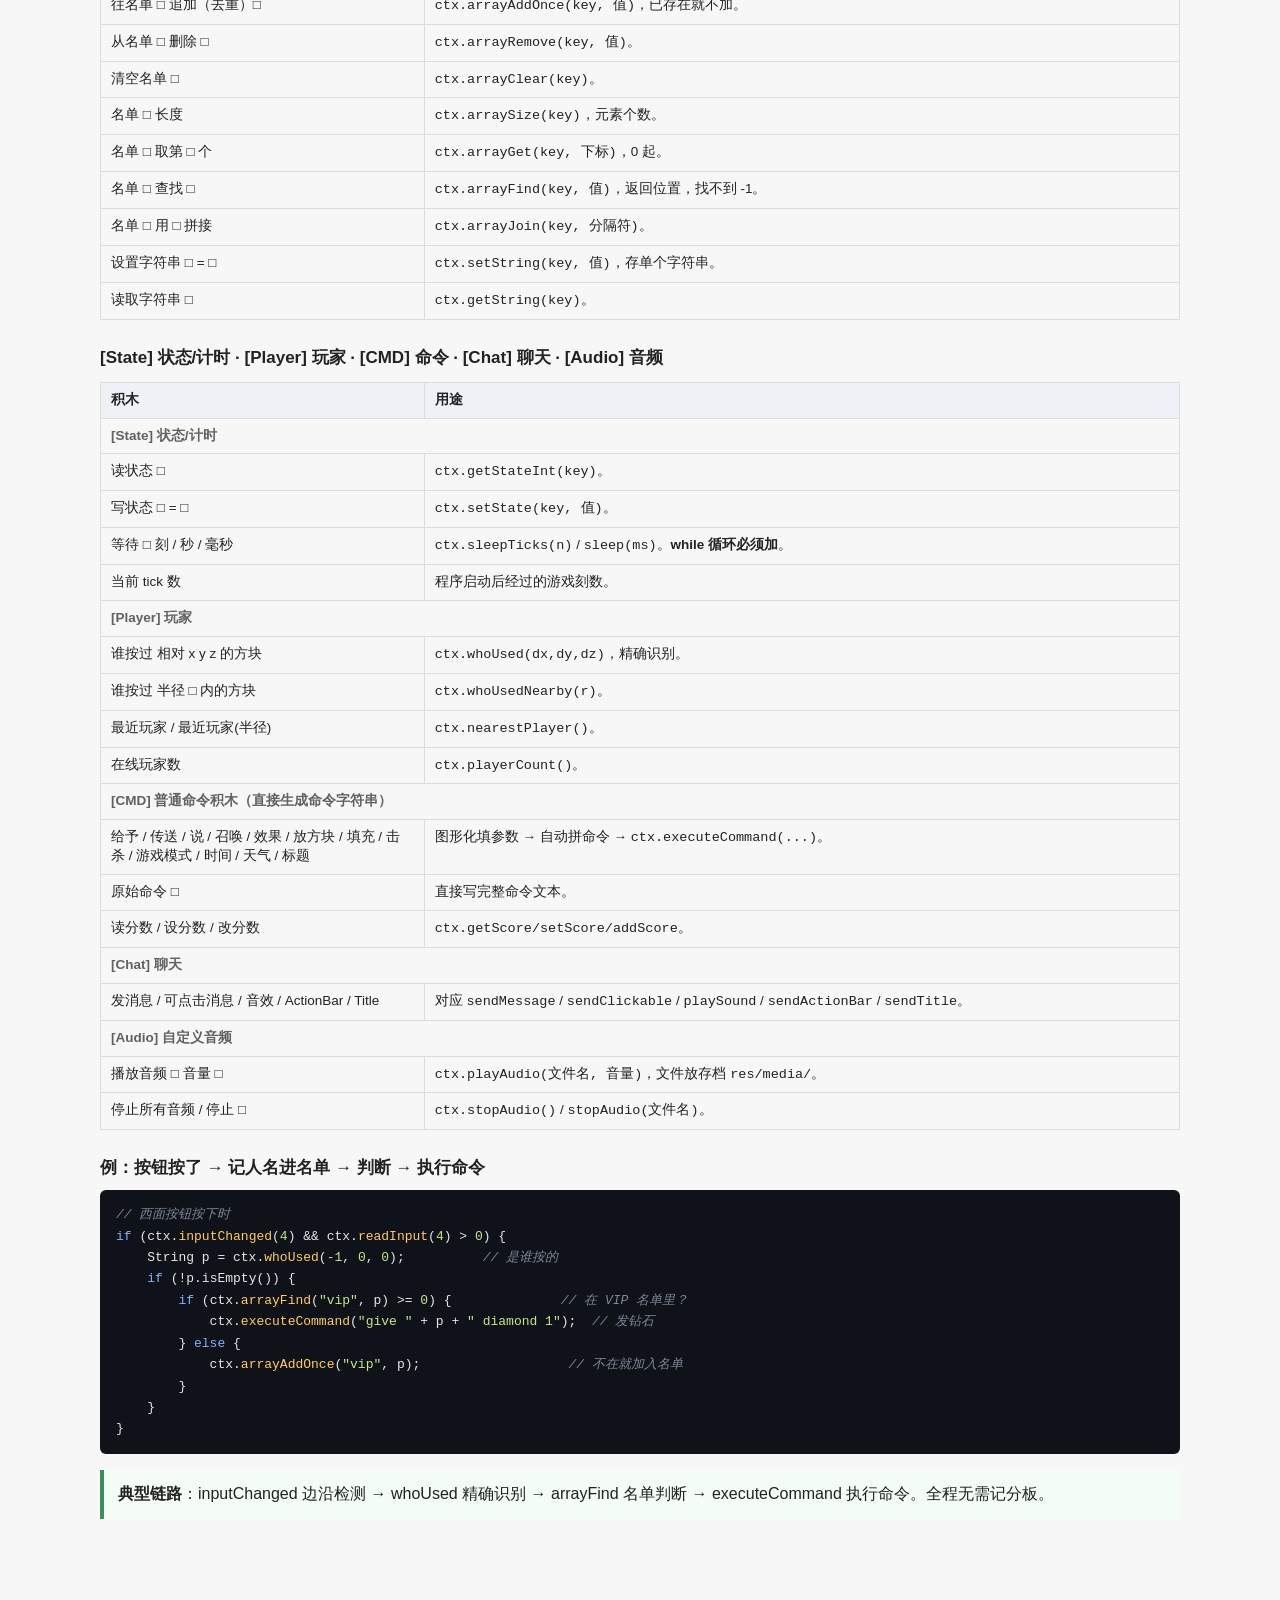
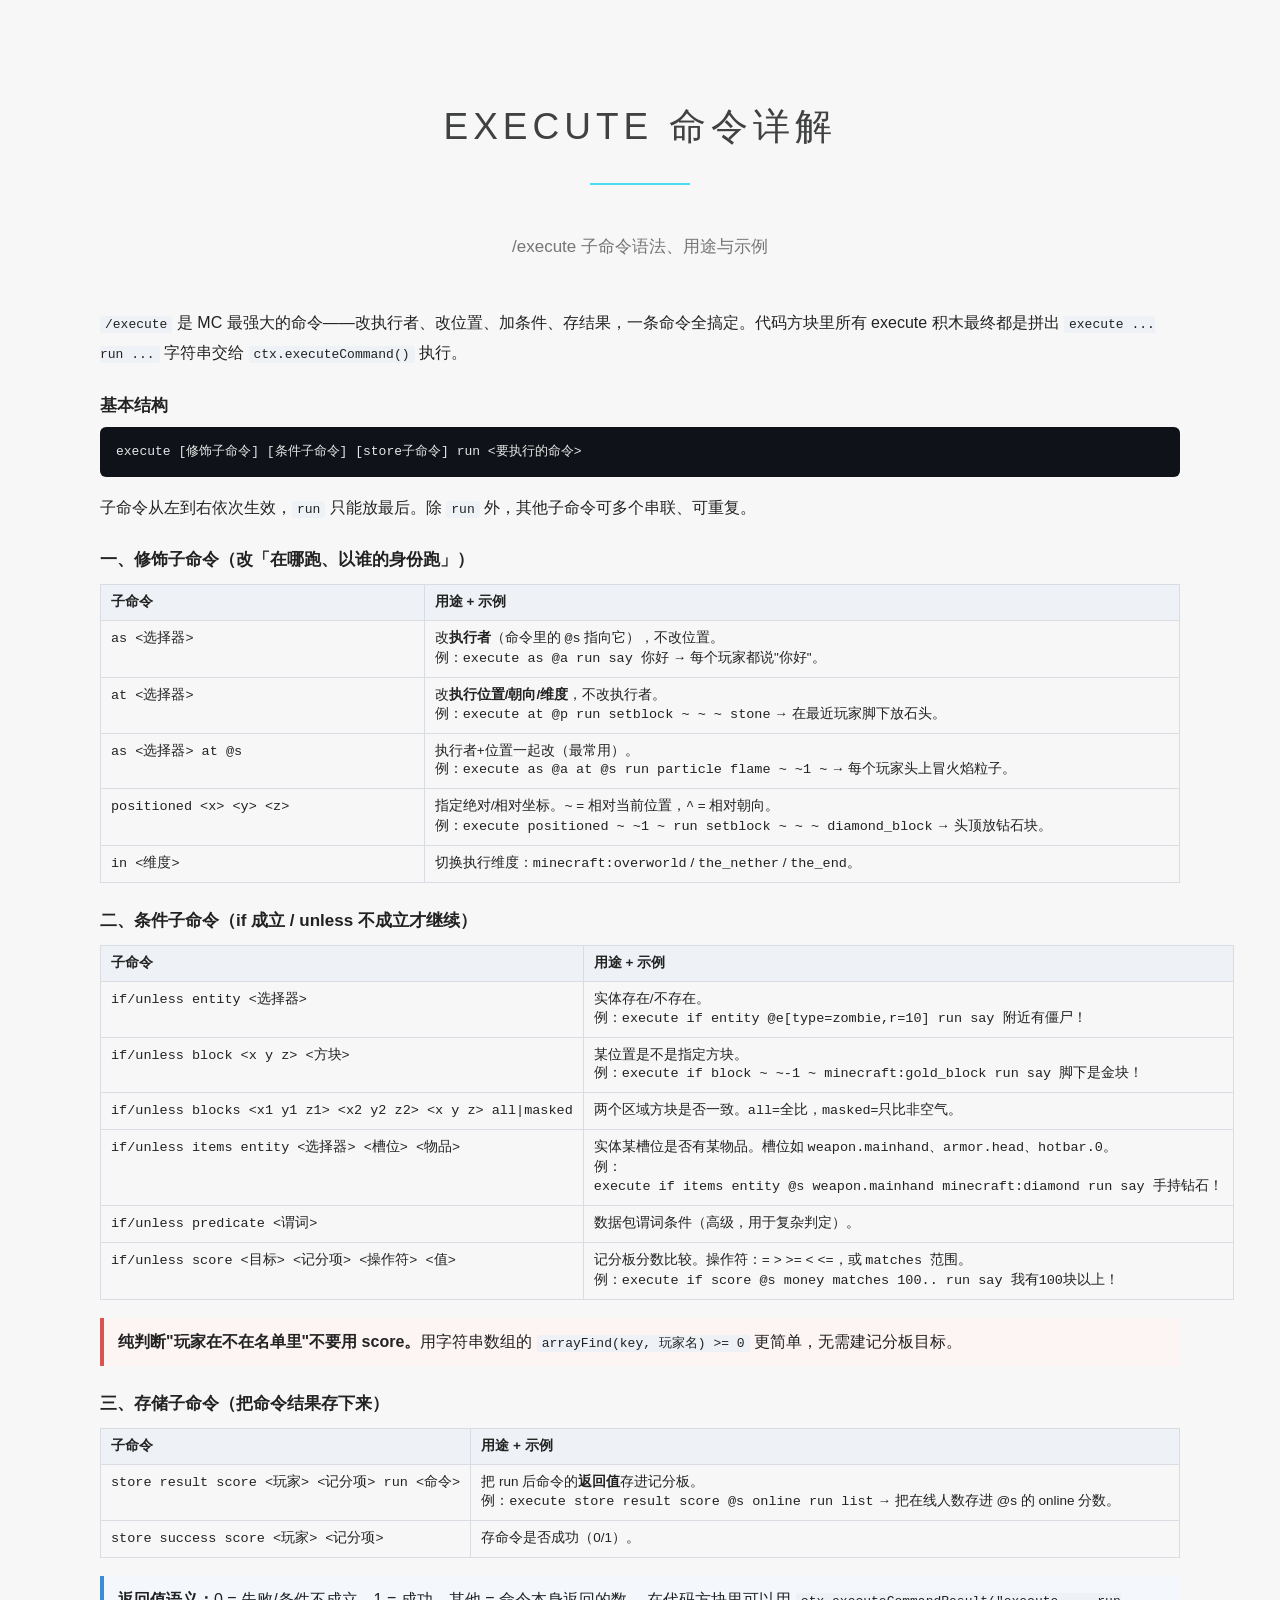
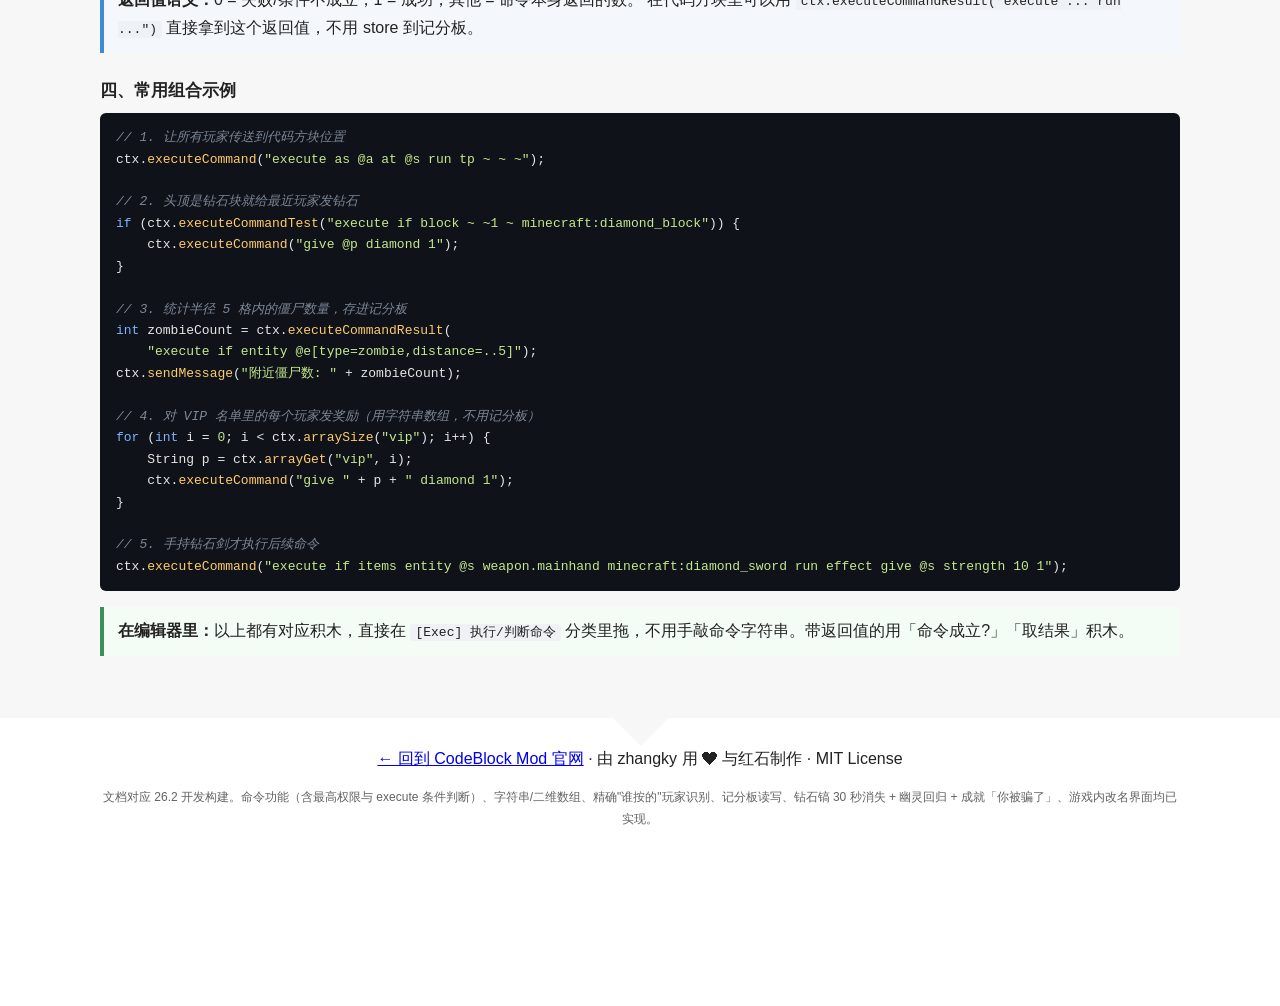
==== commit 7dc04d4a: "docs: 新增 execute 命令详解章节" ====
--- a/docs.html
+++ b/docs.html
@@ -66,6 +66,7 @@
         <li><a href="#sec-audio">自定义音频</a></li>
       <li><a href="#sec-files">文件与命名</a></li>
       <li><a href="#sec-advanced">进阶 API</a></li>
+      <li><a href="#sec-execute">execute 命令</a></li>
       <li><a href="index.html">← 回官网</a></li>
       </ul>
     </nav>
@@ -316,100 +317,350 @@
   <!-- ============ 进阶 API ============ -->
   <article id="sec-advanced" class="content menu-top dark">
     <div class="doc-wrap">
-      <header class="title one">进阶 API：数组 / 玩家识别 / 命令 / 记分板</header>
-      <div class="spacer"></div>
-      <div class="title two">字符串数组、二维表格、精确"谁按的"、最高权限命令、记分板读写</div>
+      <header class="title one">进阶 API</header>
+      <div class="spacer"></div>
+      <div class="title two">代码 API 与编辑器积木完整参考</div>
+      <p class="doc-p">本页分两部分：<strong>① 代码 API</strong>（直接写 Java 用的方法清单）、<strong>② 编辑器积木</strong>（图形化拖拽对应的积木清单）。两者一一对应。</p>
+
+      <!-- ==================== 第一部分：代码 API ==================== -->
+      <h2 class="api-h" style="color:#4fc3f7;">一、代码 API（Java 方法）</h2>
 
       <h3 class="api-h">字符串数组（一维）<span class="tag tag--ok">已实现</span></h3>
-      <p class="doc-p">通用的字符串数组，可当名单 / 记分表 / 排队序列。状态跨 tick 持久化，每个方块独立。</p>
-      <table class="api-table">
-        <thead><tr><th style="width:46%">方法</th><th>说明</th></tr></thead>
-        <tbody>
-          <tr><td><code>void arrayAdd(String key, String v)</code></td><td>末尾追加（允许重复）。</td></tr>
-          <tr><td><code>void arrayAddOnce(String key, String v)</code></td><td>仅当数组里没有时才加（去重）。</td></tr>
-          <tr><td><code>void arrayRemove(String key, String v)</code></td><td>移除第一个匹配项。</td></tr>
-          <tr><td><code>void arrayClear(String key)</code></td><td>清空数组。</td></tr>
-          <tr><td><code>int arraySize(String key)</code></td><td>元素个数。</td></tr>
-          <tr><td><code>String arrayGet(String key, int i)</code></td><td>取第 i 个（0 起），越界返回 ""。</td></tr>
-          <tr><td><code>int arrayFind(String key, String v)</code></td><td>找位置（0 起），找不到返回 -1。</td></tr>
-          <tr><td><code>String arrayJoin(String key, String sep)</code></td><td>用分隔符拼成字符串。</td></tr>
-          <tr><td><code>void setString(String key, String v)</code> / <code>String getString(String key)</code></td><td>单个字符串状态（持久化）。</td></tr>
+      <p class="doc-p"><strong>怎么创建名单？</strong>不用显式创建。直接用 <code class="inl">arrayAdd("名单名", "值")</code> 调用，模组发现这个"名单名"还不存在就自动建一个空数组。每个方块各自独立，跨 tick 持久化（存档退出再进还在）。key 支持中文。</p>
+      <table class="api-table">
+        <thead><tr><th style="width:46%">方法</th><th>用途</th></tr></thead>
+        <tbody>
+          <tr><td><code>void arrayAdd(key, v)</code></td><td>往名单末尾加一个值，允许重复。</td></tr>
+          <tr><td><code>void arrayAddOnce(key, v)</code></td><td>只在名单里没有这个值时才加（去重），最常用于"白名单/已领奖名单"。</td></tr>
+          <tr><td><code>void arrayRemove(key, v)</code></td><td>从名单里删掉第一个匹配的值。</td></tr>
+          <tr><td><code>void arrayClear(key)</code></td><td>清空整个名单。</td></tr>
+          <tr><td><code>int arraySize(key)</code></td><td>名单里有几个元素。</td></tr>
+          <tr><td><code>String arrayGet(key, i)</code></td><td>取第 i 个元素（从 0 开始数），越界返回空字符串。</td></tr>
+          <tr><td><code>int arrayFind(key, v)</code></td><td>找这个值在第几位（0 起），找不到返回 -1。<strong>判断"在不在名单里"就用 <code>arrayFind(...) >= 0</code></strong>。</td></tr>
+          <tr><td><code>String arrayJoin(key, sep)</code></td><td>把名单所有元素用分隔符拼成一个字符串，方便 sendMessage 打印。</td></tr>
+          <tr><td><code>void setString(key, v)</code> / <code>String getString(key)</code></td><td>存/取单个字符串状态（不是数组，就是一个 key→一个字符串）。</td></tr>
         </tbody>
       </table>
       <div class="note">
-        <strong>旧名兼容：</strong>早期版本叫"名单"，接口里保留 <code class="inl">listXxx</code> 作为 <code class="inl">@Deprecated</code> 别名，老程序（如 <code class="inl">listAdd</code>）仍能编译。
+        <strong>替代记分板：</strong>判断"某玩家是否属于某组"（白名单/黑名单/已领奖），不要用记分板，直接 <code class="inl">arrayFind("vip", playerName) >= 0</code> 一行搞定，无需建 objective。
       </div>
 
       <h3 class="api-h">二维字符串数组（表格）<span class="tag tag--ok">已实现</span></h3>
-      <p class="doc-p">行 × 列的表格，适合成绩表 / 配置矩阵。编辑器里用 <code class="inl">创建二维数组</code> 积木，直接填「行数」「列数」两个数字，下面自动长出对应的方格（每行标"第 N 行"），改任一数字即重排，不用点齿轮。</p>
-      <table class="api-table">
-        <thead><tr><th style="width:46%">方法</th><th>说明</th></tr></thead>
-        <tbody>
-          <tr><td><code>void array2DClear(String key)</code></td><td>清空整张表。</td></tr>
-          <tr><td><code>void array2DSetCols(String key, int cols)</code></td><td>设列数（初始化时）。</td></tr>
-          <tr><td><code>void array2DSet(String key, int r, int c, String v)</code></td><td>写第 r 行第 c 列（0 起），行/列不够自动补空。</td></tr>
-          <tr><td><code>String array2DGet(String key, int r, int c)</code></td><td>读取，越界返回 ""。</td></tr>
-          <tr><td><code>int array2DRows(String key)</code> / <code>int array2DCols(String key)</code></td><td>行数 / 列数。</td></tr>
-          <tr><td><code>int array2DFind(String key, String v)</code></td><td>全表查找，返回所在行（0 起），找不到 -1。</td></tr>
-          <tr><td><code>String array2DRowJoin(String key, int r, String sep)</code></td><td>把某行拼成字符串。</td></tr>
+      <p class="doc-p">行 × 列的表格，存成绩表 / 配置矩阵。同样用 key 自动创建。编辑器里「创建二维数组」积木直接填行数和列数，下面自动长方格。</p>
+      <table class="api-table">
+        <thead><tr><th style="width:46%">方法</th><th>用途</th></tr></thead>
+        <tbody>
+          <tr><td><code>void array2DSet(key, r, c, v)</code></td><td>写第 r 行第 c 列（都从 0 起），行/列不够自动补空行。</td></tr>
+          <tr><td><code>String array2DGet(key, r, c)</code></td><td>读第 r 行第 c 列，越界返回空字符串。</td></tr>
+          <tr><td><code>int array2DRows(key)</code> / <code>int array2DCols(key)</code></td><td>表格有几行 / 几列。</td></tr>
+          <tr><td><code>int array2DFind(key, v)</code></td><td>全表找这个值在第几行，找不到 -1。</td></tr>
+          <tr><td><code>String array2DRowJoin(key, r, sep)</code></td><td>把某一行用分隔符拼成字符串。</td></tr>
+          <tr><td><code>void array2DClear(key)</code></td><td>清空整张表。</td></tr>
+        </tbody>
+      </table>
+
+      <h3 class="api-h">红石输入/输出<span class="tag tag--ok">已实现</span></h3>
+      <table class="api-table">
+        <thead><tr><th style="width:46%">方法</th><th>用途</th></tr></thead>
+        <tbody>
+          <tr><td><code>int readInput(channel)</code></td><td>读某一面接收到的红石强度（0-15）。channel：0=下 1=上 2=北 3=南 4=西 5=东。</td></tr>
+          <tr><td><code>int readInputMax()</code></td><td>6 个面里最大的红石强度。</td></tr>
+          <tr><td><code>void writeOutput(channel, v)</code></td><td>往某一面输出红石强度（自动 clamp 0-15）。</td></tr>
+          <tr><td><code>void writeOutputAll(v)</code></td><td>6 个面同时输出相同强度。</td></tr>
+          <tr><td><code>boolean inputChanged(channel)</code></td><td>某一面的红石值跟上一次比有没有变。<strong>按钮去抖用这个</strong>——按下瞬间变一次返回 true，按住不放持续返回 false。</td></tr>
+          <tr><td><code>boolean valueChanged(key, value)</code></td><td>通用边沿检测：跟上次同 key 记录的值比，变了返回 true。不限红石，任意整数都行（比如变量、计算结果）。</td></tr>
+        </tbody>
+      </table>
+
+      <h3 class="api-h">状态 / 计时<span class="tag tag--ok">已实现</span></h3>
+      <table class="api-table">
+        <thead><tr><th style="width:46%">方法</th><th>用途</th></tr></thead>
+        <tbody>
+          <tr><td><code>int getStateInt(key)</code></td><td>读一个跨 tick 持久化的整数（计数器/标志位），不存在返回 0。</td></tr>
+          <tr><td><code>void setState(key, v)</code></td><td>存一个跨 tick 持久化的整数。</td></tr>
+          <tr><td><code>void sleepTicks(n)</code></td><td>等 n 个游戏刻（1 刻=50ms）。<strong>while 循环里必须加这个，否则卡死游戏</strong>。</td></tr>
+          <tr><td><code>void sleep(ms)</code></td><td>等指定毫秒数（真阻塞）。</td></tr>
         </tbody>
       </table>
 
       <h3 class="api-h">精确识别"是谁按的按钮"<span class="tag tag--ok">已实现</span></h3>
-      <p class="doc-p">监听玩家<strong>右键交互</strong>（<code class="inl">UseBlockCallback</code>），不靠"谁离得近"猜——多人围在一起时，只有真正伸手按下去的那个人会被记到。</p>
-      <table class="api-table">
-        <thead><tr><th style="width:46%">方法</th><th>说明</th></tr></thead>
-        <tbody>
-          <tr><td><code>String whoUsed(int dx, int dy, int dz)</code></td><td>谁最后按过相对本方块 (dx,dy,dz) 处的方块？例：按钮在西面一格 → <code>whoUsed(-1,0,0)</code>。默认只认 20 tick（1 秒）内的操作。</td></tr>
-          <tr><td><code>String whoUsed(int dx, int dy, int dz, int withinTicks)</code></td><td>同上，自定义时间窗；0/负 = 不限时间。</td></tr>
-          <tr><td><code>String whoUsedNearby(double radius)</code></td><td>半径内最近交互过的人（不想算相对坐标时用）。</td></tr>
-          <tr><td><code>String whoUsedNearby(double radius, int withinTicks)</code></td><td>同上，自定义时间窗。</td></tr>
-          <tr><td><code>String nearestPlayer()</code> / <code>nearestPlayer(double r)</code> / <code>int playerCount()</code></td><td>兜底：最近玩家名 / 半径内玩家数。</td></tr>
-        </tbody>
-      </table>
-
-      <h3 class="api-h">命令与条件执行（最高权限）<span class="tag tag--ok">已实现</span></h3>
-      <p class="doc-p">所有命令都在<strong>最高权限（ALL_PERMISSIONS）</strong>下执行——即使服务器关了命令、玩家不是 OP 也照样能跑。<code class="inl">@s</code> 用 <code class="inl">executeCommandAs</code> 时可指向指定玩家。</p>
-      <table class="api-table">
-        <thead><tr><th style="width:46%">方法</th><th>说明</th></tr></thead>
-        <tbody>
-          <tr><td><code>void executeCommand(String cmd)</code></td><td>最高权限执行命令（位置=方块中心）。</td></tr>
-          <tr><td><code>void executeCommandAs(String player, String cmd)</code></td><td>以某玩家身份执行，<code class="inl">@s</code> 指向他，仍最高权限。</td></tr>
-          <tr><td><code>int executeCommandResult(String cmd)</code></td><td>执行并拿<strong>结果值</strong>。</td></tr>
-          <tr><td><code>boolean executeCommandTest(String cmd)</code></td><td>等价于 <code class="inl">executeCommandResult(cmd) &gt; 0</code>，专供 <code class="inl">/execute</code> 条件判断。</td></tr>
-          <tr><td><code>int executeCommandResultAs(String player, String cmd)</code></td><td>以玩家身份执行并取结果值。</td></tr>
+      <p class="doc-p">监听玩家右键交互，不靠"谁离得近"猜——多人围在一起时，只有真正按下去的人会被记到。</p>
+      <table class="api-table">
+        <thead><tr><th style="width:46%">方法</th><th>用途</th></tr></thead>
+        <tbody>
+          <tr><td><code>String whoUsed(dx, dy, dz)</code></td><td>谁最后按过相对本方块 (dx,dy,dz) 处的方块。按钮在西面一格 → <code>whoUsed(-1,0,0)</code>。默认只认 1 秒内的操作。</td></tr>
+          <tr><td><code>String whoUsed(dx, dy, dz, withinTicks)</code></td><td>同上，自定义时间窗（tick 数）；0 或负数=不限时间。</td></tr>
+          <tr><td><code>String whoUsedNearby(radius)</code></td><td>不想算坐标时用：半径内最近交互过的人。</td></tr>
+          <tr><td><code>String nearestPlayer()</code> / <code>nearestPlayer(r)</code></td><td>兜底：最近的玩家名。</td></tr>
+          <tr><td><code>int playerCount()</code></td><td>当前在线玩家数。</td></tr>
+        </tbody>
+      </table>
+
+      <h3 class="api-h">命令执行（最高权限）<span class="tag tag--ok">已实现</span></h3>
+      <p class="doc-p">所有命令都在<strong>最高权限</strong>下跑——服务器关了命令、玩家不是 OP 也能执行。位置默认在方块中心。</p>
+      <table class="api-table">
+        <thead><tr><th style="width:46%">方法</th><th>用途</th></tr></thead>
+        <tbody>
+          <tr><td><code>void executeCommand(cmd)</code></td><td>执行一条命令。<code>/execute</code> 的各种子命令（if/as/at/store 等）直接写在 cmd 字符串里即可，无需专门 API。</td></tr>
+          <tr><td><code>void executeCommandAs(player, cmd)</code></td><td>以指定玩家身份执行，命令里的 <code>@s</code> 指向他，仍最高权限。</td></tr>
+          <tr><td><code>int executeCommandResult(cmd)</code></td><td>执行并拿到返回值：0=失败/条件不成立，1=成功，其他=命令本身的返回值（如 <code>/list</code> 人数、<code>data get</code> 取到的数）。</td></tr>
+          <tr><td><code>boolean executeCommandTest(cmd)</code></td><td>等价于 <code>executeCommandResult(cmd) > 0</code>，专门给 <code>/execute if</code> 条件判断用，放进 if 更顺手。</td></tr>
+          <tr><td><code>int executeCommandResultAs(player, cmd)</code></td><td>以玩家身份执行并取返回值。</td></tr>
         </tbody>
       </table>
       <div class="note note--warn">
-        <strong>execute if 不成立 ≠ 返回 0。</strong>Brigadier 的条件不成立会<strong>抛异常</strong>，模组已统一在底层捕获并归一为 <code class="inl">0</code>，你直接判断返回值即可：<code class="inl">0</code>=不成立/失败，<code class="inl">1</code>=成功，其他=命令返回值（如 <code class="inl">data get</code>、<code class="inl">scoreboard players get</code>）。
+        <strong>/execute if 不成立 ≠ 返回 0。</strong>MC 底层条件不成立会抛异常，模组已统一捕获并归一为 0，你直接判断返回值就行，不用 try-catch。
       </div>
 
       <h3 class="api-h">记分板读写<span class="tag tag--ok">已实现</span></h3>
-      <p class="doc-p">配合 <code class="inl">execute store result score</code> 闭环用。底层复用最高权限命令源，<strong>目标不存在时自动创建 dummy 目标</strong>，开箱即用。</p>
-      <table class="api-table">
-        <thead><tr><th style="width:46%">方法</th><th>说明</th></tr></thead>
-        <tbody>
-          <tr><td><code>int getScore(String objective, String player)</code></td><td>读某玩家在目标上的分数，查不到返回 0。</td></tr>
-          <tr><td><code>void setScore(String objective, String player, int value)</code></td><td>设分数（目标不存在自动建 dummy 目标）。</td></tr>
-          <tr><td><code>void addScore(String objective, String player, int delta)</code></td><td>增减（负数即减）。</td></tr>
-        </tbody>
-      </table>
-
-      <h3 class="api-h">例：按钮按了 → 记人名 → 加分 → 够分亮红石</h3>
-      <pre class="code"><code><span class="k">public void</span> <span class="f">onTick</span>(CodeContext ctx, <span class="k">long</span> tick) {
-    <span class="c">// 西面按钮：边沿检测，按一次只记一次</span>
-    <span class="k">if</span> (ctx.<span class="f">inputChanged</span>(<span class="s">4</span>) &amp;&amp; ctx.<span class="f">readInput</span>(<span class="s">4</span>) &gt; <span class="s">0</span>) {
-        String p = ctx.<span class="f">whoUsed</span>(<span class="s">-1</span>, <span class="s">0</span>, <span class="s">0</span>);   <span class="c">// 精确识别按西面按钮的人</span>
-        <span class="k">if</span> (!p.isEmpty()) {
-            ctx.<span class="f">arrayAddOnce</span>(<span class="s">"voters"</span>, p);  <span class="c">// 记进名单（去重）</span>
-            ctx.<span class="f">addScore</span>(<span class="s">"vote"</span>, p, <span class="s">1</span>);     <span class="c">// 他的投票数 +1</span>
-            <span class="k">int</span> s = ctx.<span class="f">getScore</span>(<span class="s">"vote"</span>, p);
-            ctx.<span class="f">writeOutput</span>(<span class="s">5</span>, s &gt;= <span class="s">3</span> ? <span class="s">15</span> : <span class="s">0</span>);  <span class="c">// 满 3 票东面亮红石</span>
+      <p class="doc-p">需要存数值（如金币数、击杀数）时用。目标不存在时自动创建 dummy 目标，开箱即用。<strong>纯判断"在不在组里"用字符串数组更简单，不必用记分板。</strong></p>
+      <table class="api-table">
+        <thead><tr><th style="width:46%">方法</th><th>用途</th></tr></thead>
+        <tbody>
+          <tr><td><code>int getScore(objective, player)</code></td><td>读某玩家在某记分板目标上的分数，查不到返回 0。</td></tr>
+          <tr><td><code>void setScore(objective, player, v)</code></td><td>直接设分数。</td></tr>
+          <tr><td><code>void addScore(objective, player, delta)</code></td><td>加/减分数（负数即减）。</td></tr>
+        </tbody>
+      </table>
+
+      <h3 class="api-h">聊天 / 音效 / 音频<span class="tag tag--ok">已实现</span></h3>
+      <table class="api-table">
+        <thead><tr><th style="width:46%">方法</th><th>用途</th></tr></thead>
+        <tbody>
+          <tr><td><code>void sendMessage(text)</code></td><td>聊天框发文字（方圆 64 格可见），支持 § 颜色代码。</td></tr>
+          <tr><td><code>void sendActionBar(text)</code></td><td>物品栏上方显示短文字（约 3 秒消失）。</td></tr>
+          <tr><td><code>void sendTitle(text)</code></td><td>屏幕中央大标题。</td></tr>
+          <tr><td><code>void sendClickable(text, url)</code></td><td>可点击聊天消息（url 以 http 开头=开链接，否则=执行命令）。</td></tr>
+          <tr><td><code>void playSound(soundId)</code></td><td>播放原版音效，如 <code>block.note_block.harp</code>、<code>entity.player.levelup</code>。</td></tr>
+          <tr><td><code>void playAudio(filename, volume)</code></td><td>播放存档 <code>res/media/</code> 目录下的自定义音频文件（mp3/wav/ogg）。</td></tr>
+          <tr><td><code>void stopAudio()</code> / <code>stopAudio(filename)</code></td><td>停止所有/指定自定义音频。</td></tr>
+        </tbody>
+      </table>
+
+      <!-- ==================== 第二部分：编辑器积木 ==================== -->
+      <h2 class="api-h" style="color:#4fc3f7;">二、编辑器积木（图形化）</h2>
+      <p class="doc-p">积木按工具箱分类排列，每个积木的 Java 生成代码在括号里标注。</p>
+
+      <h3 class="api-h">[I/O] 输入/输出</h3>
+      <table class="api-table">
+        <thead><tr><th style="width:30%">积木</th><th>用途</th></tr></thead>
+        <tbody>
+          <tr><td>读取某面强度</td><td><code>ctx.readInput(面)</code>，0-15。</td></tr>
+          <tr><td>读取所有面最大值</td><td><code>ctx.readInputMax()</code>。</td></tr>
+          <tr><td>输入变化?</td><td><code>ctx.inputChanged(面)</code>，边沿检测，按钮去抖。</td></tr>
+          <tr><td>值变化? 键 □ 当前值 □</td><td><code>ctx.valueChanged(key, value)</code>，通用边沿检测（任意整数）。</td></tr>
+          <tr><td>输出到 □ 强度 □</td><td><code>ctx.writeOutput(面, 值)</code>。</td></tr>
+          <tr><td>向所有面输出 □</td><td><code>ctx.writeOutputAll(值)</code>。</td></tr>
+          <tr><td>调试: 打印所有输入</td><td>聊天框打印 6 个面的红石强度，排查接线用。</td></tr>
+        </tbody>
+      </table>
+
+      <h3 class="api-h">[Exec] 执行/判断命令</h3>
+      <table class="api-table">
+        <thead><tr><th style="width:30%">积木</th><th>用途</th></tr></thead>
+        <tbody>
+          <tr><td>执行命令 □</td><td><code>ctx.executeCommand(cmd)</code>，原始执行任意命令。</td></tr>
+          <tr><td>以玩家 □ 身份执行命令 □</td><td><code>ctx.executeCommandAs(玩家, cmd)</code>，@s 指向该玩家。</td></tr>
+          <tr><td>命令成立? □</td><td><code>ctx.executeCommandTest(cmd)</code>，execute 条件判断，返回真/假。</td></tr>
+          <tr><td>执行命令 □ 取结果</td><td><code>ctx.executeCommandResult(cmd)</code>，拿返回值（数字）。</td></tr>
+          <tr><td>以玩家 □ 执行命令 □ 取结果</td><td><code>ctx.executeCommandResultAs(玩家, cmd)</code>。</td></tr>
+          <tr><td>execute 若方块 相对 x y z 是 □ 则运行 □</td><td><code>execute if block ~x ~y ~z 方块 run cmd</code>。</td></tr>
+          <tr><td>execute 若存在实体 □ 则运行 □</td><td><code>execute if entity 选择器 run cmd</code>。</td></tr>
+          <tr><td>execute 若不存在实体 □ 则运行 □</td><td><code>execute unless entity 选择器 run cmd</code>。</td></tr>
+          <tr><td>execute 若实体 □ 槽位 □ 含物品 □ 则运行 □</td><td><code>execute if items entity 选择器 槽位 物品 run cmd</code>。</td></tr>
+          <tr><td>execute 若谓词 □ 成立 则运行 □</td><td><code>execute if predicate 谓词 run cmd</code>。</td></tr>
+          <tr><td>execute 以 □ 身份 在其位置运行 □</td><td><code>execute as 选择器 at @s run cmd</code>，as+at 合体。</td></tr>
+          <tr><td>execute 以 □ 身份运行 □</td><td><code>execute as 选择器 run cmd</code>，只改执行者。</td></tr>
+          <tr><td>execute 在 □ 位置运行 □</td><td><code>execute at 选择器 run cmd</code>，只改位置。</td></tr>
+          <tr><td>execute 在坐标 x y z 运行 □</td><td><code>execute positioned x y z run cmd</code>。</td></tr>
+          <tr><td>execute 存结果到 玩家 □ 记分板 □ 运行 □</td><td><code>execute store result score 玩家 目标 run cmd</code>。</td></tr>
+          <tr><td>execute 若 玩家 □ 记分板 □ 比较符 □ 值 □ 则运行 □</td><td><code>execute if score 玩家 目标 比较符 值 run cmd</code>，记分板条件。</td></tr>
+          <tr><td>execute 若玩家 □ 在名单 □ 里 则运行 □</td><td>字符串数组做白名单判断（替代记分板）。</td></tr>
+          <tr><td>execute 若名单 □ 包含 □ 则运行 □</td><td>通用版，值不限玩家名。</td></tr>
+          <tr><td>execute 若名单 □ 不包含 □ 则运行 □</td><td>反向判断（黑名单）。</td></tr>
+          <tr><td>对名单 □ 中每个元素存入变量 □ 执行 □</td><td>遍历名单逐个处理，替代 <code>@a[scores=...]</code> 批量执行。</td></tr>
+          <tr><td>名单 □ 包含 □ ?</td><td><code>ctx.arrayFind(key,值) >= 0</code>，返回真/假，直接接 if。</td></tr>
+        </tbody>
+      </table>
+
+      <h3 class="api-h">[Array1] 字符串数组</h3>
+      <table class="api-table">
+        <thead><tr><th style="width:30%">积木</th><th>用途</th></tr></thead>
+        <tbody>
+          <tr><td>往名单 □ 追加 □</td><td><code>ctx.arrayAdd(key, 值)</code>，允许重复。</td></tr>
+          <tr><td>往名单 □ 追加（去重）□</td><td><code>ctx.arrayAddOnce(key, 值)</code>，已存在就不加。</td></tr>
+          <tr><td>从名单 □ 删除 □</td><td><code>ctx.arrayRemove(key, 值)</code>。</td></tr>
+          <tr><td>清空名单 □</td><td><code>ctx.arrayClear(key)</code>。</td></tr>
+          <tr><td>名单 □ 长度</td><td><code>ctx.arraySize(key)</code>，元素个数。</td></tr>
+          <tr><td>名单 □ 取第 □ 个</td><td><code>ctx.arrayGet(key, 下标)</code>，0 起。</td></tr>
+          <tr><td>名单 □ 查找 □</td><td><code>ctx.arrayFind(key, 值)</code>，返回位置，找不到 -1。</td></tr>
+          <tr><td>名单 □ 用 □ 拼接</td><td><code>ctx.arrayJoin(key, 分隔符)</code>。</td></tr>
+          <tr><td>设置字符串 □ = □</td><td><code>ctx.setString(key, 值)</code>，存单个字符串。</td></tr>
+          <tr><td>读取字符串 □</td><td><code>ctx.getString(key)</code>。</td></tr>
+        </tbody>
+      </table>
+
+      <h3 class="api-h">[State] 状态/计时 · [Player] 玩家 · [CMD] 命令 · [Chat] 聊天 · [Audio] 音频</h3>
+      <table class="api-table">
+        <thead><tr><th style="width:30%">积木</th><th>用途</th></tr></thead>
+        <tbody>
+          <tr><td colspan="2" style="opacity:.7;font-weight:bold;">[State] 状态/计时</td></tr>
+          <tr><td>读状态 □</td><td><code>ctx.getStateInt(key)</code>。</td></tr>
+          <tr><td>写状态 □ = □</td><td><code>ctx.setState(key, 值)</code>。</td></tr>
+          <tr><td>等待 □ 刻 / 秒 / 毫秒</td><td><code>ctx.sleepTicks(n)</code> / <code>sleep(ms)</code>。<strong>while 循环必须加</strong>。</td></tr>
+          <tr><td>当前 tick 数</td><td>程序启动后经过的游戏刻数。</td></tr>
+          <tr><td colspan="2" style="opacity:.7;font-weight:bold;">[Player] 玩家</td></tr>
+          <tr><td>谁按过 相对 x y z 的方块</td><td><code>ctx.whoUsed(dx,dy,dz)</code>，精确识别。</td></tr>
+          <tr><td>谁按过 半径 □ 内的方块</td><td><code>ctx.whoUsedNearby(r)</code>。</td></tr>
+          <tr><td>最近玩家 / 最近玩家(半径)</td><td><code>ctx.nearestPlayer()</code>。</td></tr>
+          <tr><td>在线玩家数</td><td><code>ctx.playerCount()</code>。</td></tr>
+          <tr><td colspan="2" style="opacity:.7;font-weight:bold;">[CMD] 普通命令积木（直接生成命令字符串）</td></tr>
+          <tr><td>给予 / 传送 / 说 / 召唤 / 效果 / 放方块 / 填充 / 击杀 / 游戏模式 / 时间 / 天气 / 标题</td><td>图形化填参数 → 自动拼命令 → <code>ctx.executeCommand(...)</code>。</td></tr>
+          <tr><td>原始命令 □</td><td>直接写完整命令文本。</td></tr>
+          <tr><td>读分数 / 设分数 / 改分数</td><td><code>ctx.getScore/setScore/addScore</code>。</td></tr>
+          <tr><td colspan="2" style="opacity:.7;font-weight:bold;">[Chat] 聊天</td></tr>
+          <tr><td>发消息 / 可点击消息 / 音效 / ActionBar / Title</td><td>对应 <code>sendMessage</code> / <code>sendClickable</code> / <code>playSound</code> / <code>sendActionBar</code> / <code>sendTitle</code>。</td></tr>
+          <tr><td colspan="2" style="opacity:.7;font-weight:bold;">[Audio] 自定义音频</td></tr>
+          <tr><td>播放音频 □ 音量 □</td><td><code>ctx.playAudio(文件名, 音量)</code>，文件放存档 <code>res/media/</code>。</td></tr>
+          <tr><td>停止所有音频 / 停止 □</td><td><code>ctx.stopAudio()</code> / <code>stopAudio(文件名)</code>。</td></tr>
+        </tbody>
+      </table>
+
+      <h3 class="api-h">例：按钮按了 → 记人名进名单 → 判断 → 执行命令</h3>
+      <pre class="code"><code><span class="c">// 西面按钮按下时</span>
+<span class="k">if</span> (ctx.<span class="f">inputChanged</span>(<span class="s">4</span>) &amp;&amp; ctx.<span class="f">readInput</span>(<span class="s">4</span>) &gt; <span class="s">0</span>) {
+    String p = ctx.<span class="f">whoUsed</span>(<span class="s">-1</span>, <span class="s">0</span>, <span class="s">0</span>);          <span class="c">// 是谁按的</span>
+    <span class="k">if</span> (!p.isEmpty()) {
+        <span class="k">if</span> (ctx.<span class="f">arrayFind</span>(<span class="s">"vip"</span>, p) &gt;= <span class="s">0</span>) {              <span class="c">// 在 VIP 名单里？</span>
+            ctx.<span class="f">executeCommand</span>(<span class="s">"give "</span> + p + <span class="s">" diamond 1"</span>);  <span class="c">// 发钻石</span>
+        } <span class="k">else</span> {
+            ctx.<span class="f">arrayAddOnce</span>(<span class="s">"vip"</span>, p);                   <span class="c">// 不在就加入名单</span>
         }
     }
 }</code></pre>
       <div class="note note--ok">
-        <strong>整套从"按按钮"到"记分板分数驱动红石"的链路已经打通</strong>：whoUsed 精确识别 → 字符串数组记录 → 记分板读写累加 → getScore 判定 → writeOutput 出红石。
+        <strong>典型链路</strong>：inputChanged 边沿检测 → whoUsed 精确识别 → arrayFind 名单判断 → executeCommand 执行命令。全程无需记分板。
+      </div>
+    </div>
+  </article>
+
+  <!-- ============ execute 命令详解 ============ -->
+  <article id="sec-execute" class="content menu-top dark">
+    <div class="doc-wrap">
+      <header class="title one">execute 命令详解</header>
+      <div class="spacer"></div>
+      <div class="title two">/execute 子命令语法、用途与示例</div>
+      <p class="doc-p"><code class="inl">/execute</code> 是 MC 最强大的命令——改执行者、改位置、加条件、存结果，一条命令全搞定。代码方块里所有 execute 积木最终都是拼出 <code class="inl">execute ... run ...</code> 字符串交给 <code class="inl">ctx.executeCommand()</code> 执行。</p>
+
+      <h3 class="api-h">基本结构</h3>
+      <pre class="code"><code>execute [修饰子命令] [条件子命令] [store子命令] run &lt;要执行的命令&gt;</code></pre>
+      <p class="doc-p">子命令从左到右依次生效，<code class="inl">run</code> 只能放最后。除 <code class="inl">run</code> 外，其他子命令可多个串联、可重复。</p>
+
+      <h3 class="api-h">一、修饰子命令（改「在哪跑、以谁的身份跑」）</h3>
+      <table class="api-table">
+        <thead><tr><th style="width:30%">子命令</th><th>用途 + 示例</th></tr></thead>
+        <tbody>
+          <tr>
+            <td><code>as &lt;选择器&gt;</code></td>
+            <td>改<strong>执行者</strong>（命令里的 <code>@s</code> 指向它），不改位置。<br>例：<code>execute as @a run say 你好</code> → 每个玩家都说"你好"。</td>
+          </tr>
+          <tr>
+            <td><code>at &lt;选择器&gt;</code></td>
+            <td>改<strong>执行位置/朝向/维度</strong>，不改执行者。<br>例：<code>execute at @p run setblock ~ ~ ~ stone</code> → 在最近玩家脚下放石头。</td>
+          </tr>
+          <tr>
+            <td><code>as &lt;选择器&gt; at @s</code></td>
+            <td>执行者+位置一起改（最常用）。<br>例：<code>execute as @a at @s run particle flame ~ ~1 ~</code> → 每个玩家头上冒火焰粒子。</td>
+          </tr>
+          <tr>
+            <td><code>positioned &lt;x&gt; &lt;y&gt; &lt;z&gt;</code></td>
+            <td>指定绝对/相对坐标。<code>~</code> = 相对当前位置，<code>^</code> = 相对朝向。<br>例：<code>execute positioned ~ ~1 ~ run setblock ~ ~ ~ diamond_block</code> → 头顶放钻石块。</td>
+          </tr>
+          <tr>
+            <td><code>in &lt;维度&gt;</code></td>
+            <td>切换执行维度：<code>minecraft:overworld</code> / <code>the_nether</code> / <code>the_end</code>。</td>
+          </tr>
+        </tbody>
+      </table>
+
+      <h3 class="api-h">二、条件子命令（if 成立 / unless 不成立才继续）</h3>
+      <table class="api-table">
+        <thead><tr><th style="width:30%">子命令</th><th>用途 + 示例</th></tr></thead>
+        <tbody>
+          <tr>
+            <td><code>if/unless entity &lt;选择器&gt;</code></td>
+            <td>实体存在/不存在。<br>例：<code>execute if entity @e[type=zombie,r=10] run say 附近有僵尸！</code></td>
+          </tr>
+          <tr>
+            <td><code>if/unless block &lt;x y z&gt; &lt;方块&gt;</code></td>
+            <td>某位置是不是指定方块。<br>例：<code>execute if block ~ ~-1 ~ minecraft:gold_block run say 脚下是金块！</code></td>
+          </tr>
+          <tr>
+            <td><code>if/unless blocks &lt;x1 y1 z1&gt; &lt;x2 y2 z2&gt; &lt;x y z&gt; all|masked</code></td>
+            <td>两个区域方块是否一致。<code>all</code>=全比，<code>masked</code>=只比非空气。</td>
+          </tr>
+          <tr>
+            <td><code>if/unless items entity &lt;选择器&gt; &lt;槽位&gt; &lt;物品&gt;</code></td>
+            <td>实体某槽位是否有某物品。槽位如 <code>weapon.mainhand</code>、<code>armor.head</code>、<code>hotbar.0</code>。<br>例：<code>execute if items entity @s weapon.mainhand minecraft:diamond run say 手持钻石！</code></td>
+          </tr>
+          <tr>
+            <td><code>if/unless predicate &lt;谓词&gt;</code></td>
+            <td>数据包谓词条件（高级，用于复杂判定）。</td>
+          </tr>
+          <tr>
+            <td><code>if/unless score &lt;目标&gt; &lt;记分项&gt; &lt;操作符&gt; &lt;值&gt;</code></td>
+            <td>记分板分数比较。操作符：<code>=</code> <code>></code> <code>>=</code> <code><</code> <code><=</code>，或 <code>matches 范围</code>。<br>例：<code>execute if score @s money matches 100.. run say 我有100块以上！</code></td>
+          </tr>
+        </tbody>
+      </table>
+      <div class="note note--warn">
+        <strong>纯判断"玩家在不在名单里"不要用 score。</strong>用字符串数组的 <code class="inl">arrayFind(key, 玩家名) >= 0</code> 更简单，无需建记分板目标。
+      </div>
+
+      <h3 class="api-h">三、存储子命令（把命令结果存下来）</h3>
+      <table class="api-table">
+        <thead><tr><th style="width:30%">子命令</th><th>用途 + 示例</th></tr></thead>
+        <tbody>
+          <tr>
+            <td><code>store result score &lt;玩家&gt; &lt;记分项&gt; run &lt;命令&gt;</code></td>
+            <td>把 run 后命令的<strong>返回值</strong>存进记分板。<br>例：<code>execute store result score @s online run list</code> → 把在线人数存进 @s 的 online 分数。</td>
+          </tr>
+          <tr>
+            <td><code>store success score &lt;玩家&gt; &lt;记分项&gt;</code></td>
+            <td>存命令是否成功（0/1）。</td>
+          </tr>
+        </tbody>
+      </table>
+      <div class="note">
+        <strong>返回值语义：</strong>0 = 失败/条件不成立，1 = 成功，其他 = 命令本身返回的数。
+        在代码方块里可以用 <code class="inl">ctx.executeCommandResult("execute ... run ...")</code> 直接拿到这个返回值，不用 store 到记分板。
+      </div>
+
+      <h3 class="api-h">四、常用组合示例</h3>
+      <pre class="code"><code><span class="c">// 1. 让所有玩家传送到代码方块位置</span>
+ctx.<span class="f">executeCommand</span>(<span class="s">"execute as @a at @s run tp ~ ~ ~"</span>);
+
+<span class="c">// 2. 头顶是钻石块就给最近玩家发钻石</span>
+<span class="k">if</span> (ctx.<span class="f">executeCommandTest</span>(<span class="s">"execute if block ~ ~1 ~ minecraft:diamond_block"</span>)) {
+    ctx.<span class="f">executeCommand</span>(<span class="s">"give @p diamond 1"</span>);
+}
+
+<span class="c">// 3. 统计半径 5 格内的僵尸数量，存进记分板</span>
+<span class="k">int</span> zombieCount = ctx.<span class="f">executeCommandResult</span>(
+    <span class="s">"execute if entity @e[type=zombie,distance=..5]"</span>);
+ctx.<span class="f">sendMessage</span>(<span class="s">"附近僵尸数: "</span> + zombieCount);
+
+<span class="c">// 4. 对 VIP 名单里的每个玩家发奖励（用字符串数组，不用记分板）</span>
+<span class="k">for</span> (<span class="k">int</span> i = <span class="s">0</span>; i < ctx.<span class="f">arraySize</span>(<span class="s">"vip"</span>); i++) {
+    String p = ctx.<span class="f">arrayGet</span>(<span class="s">"vip"</span>, i);
+    ctx.<span class="f">executeCommand</span>(<span class="s">"give "</span> + p + <span class="s">" diamond 1"</span>);
+}
+
+<span class="c">// 5. 手持钻石剑才执行后续命令</span>
+ctx.<span class="f">executeCommand</span>(<span class="s">"execute if items entity @s weapon.mainhand minecraft:diamond_sword run effect give @s strength 10 1"</span>);</code></pre>
+
+      <div class="note note--ok">
+        <strong>在编辑器里：</strong>以上都有对应积木，直接在 <code class="inl">[Exec] 执行/判断命令</code> 分类里拖，不用手敲命令字符串。带返回值的用「命令成立?」「取结果」积木。
       </div>
     </div>
   </article>
